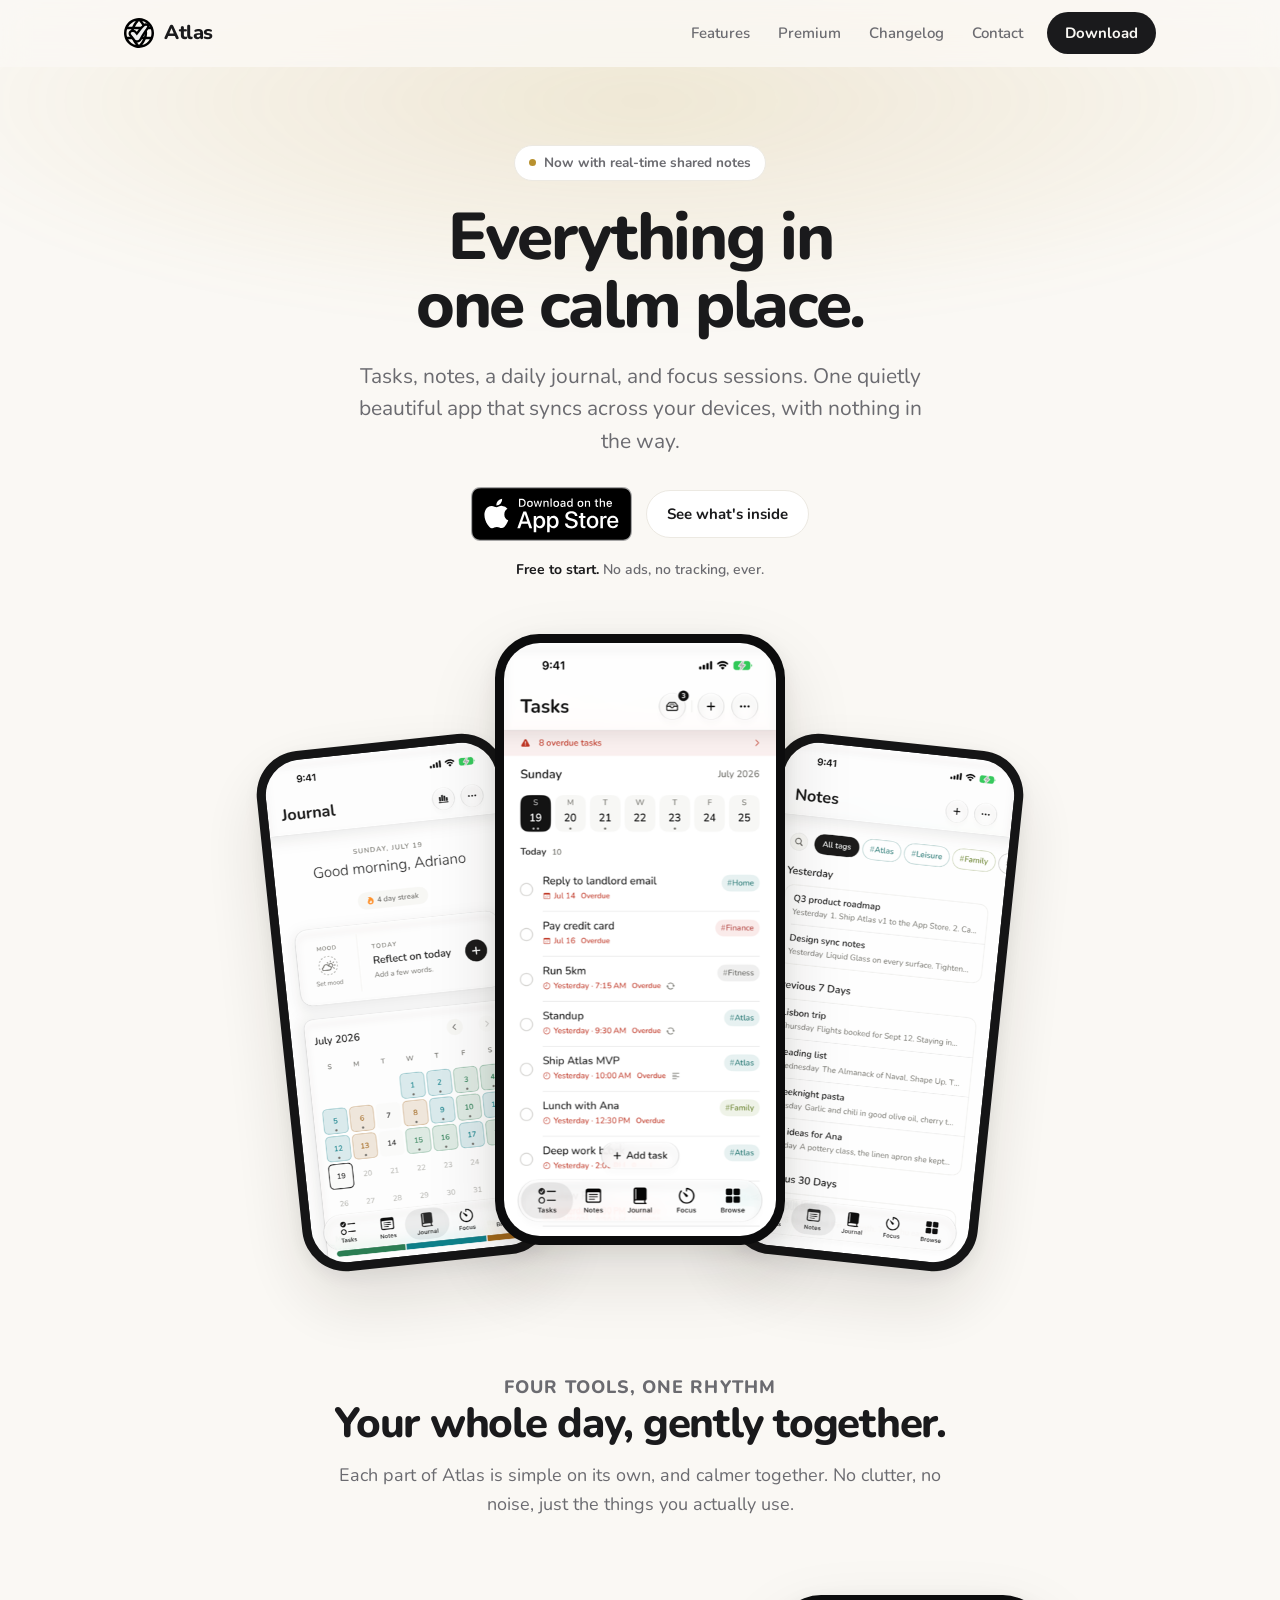
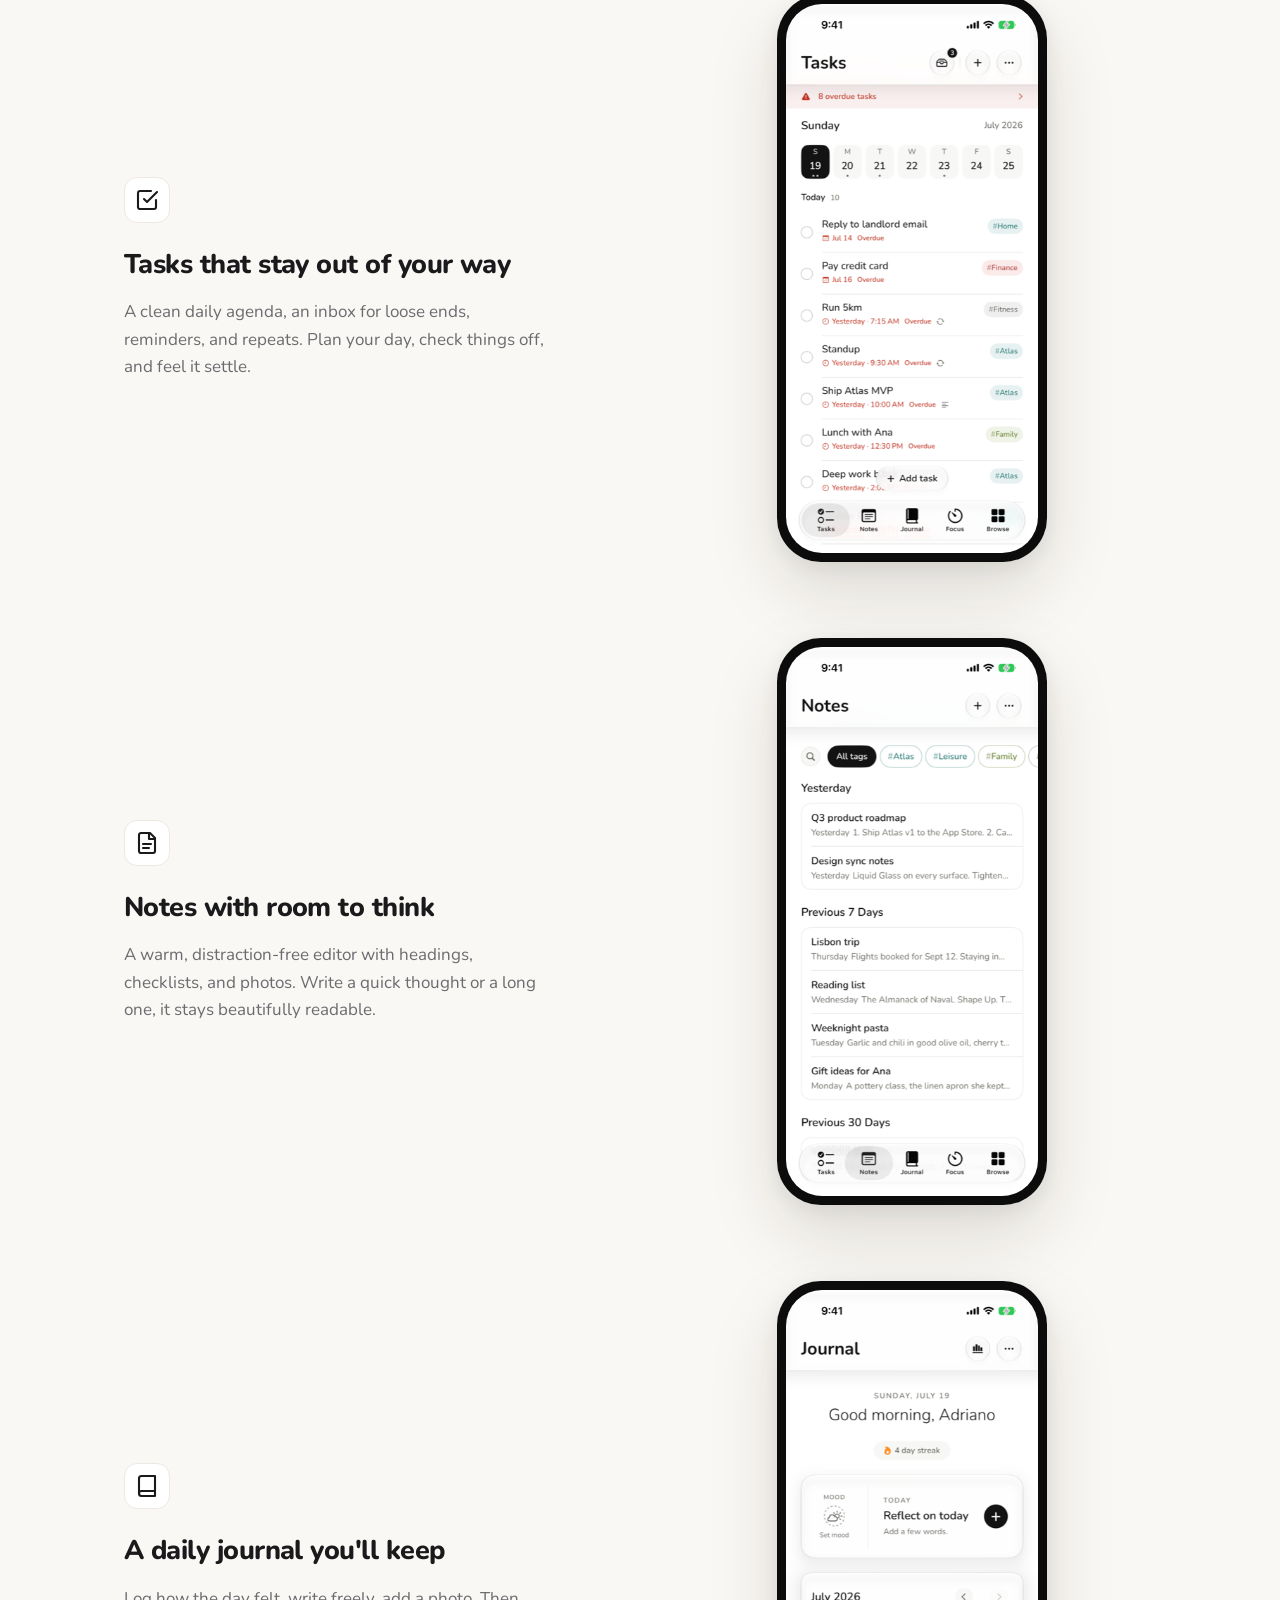
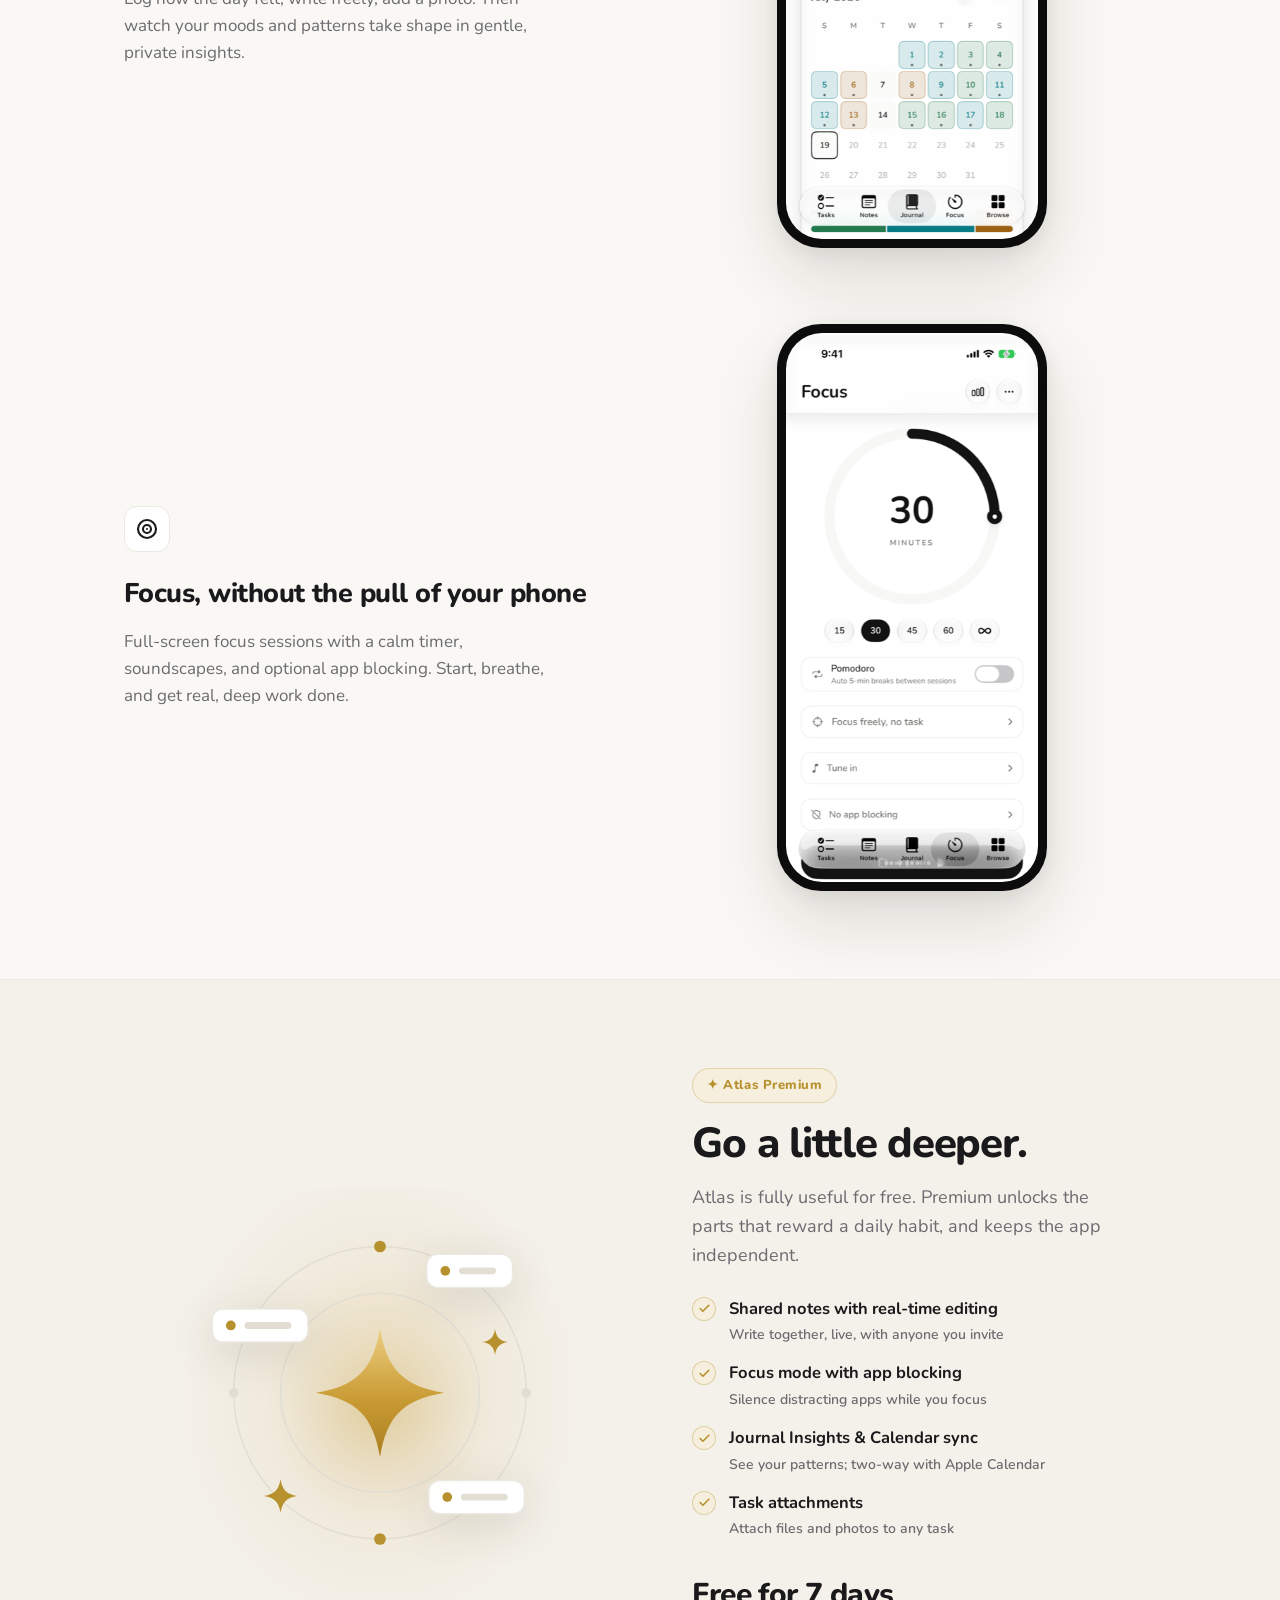
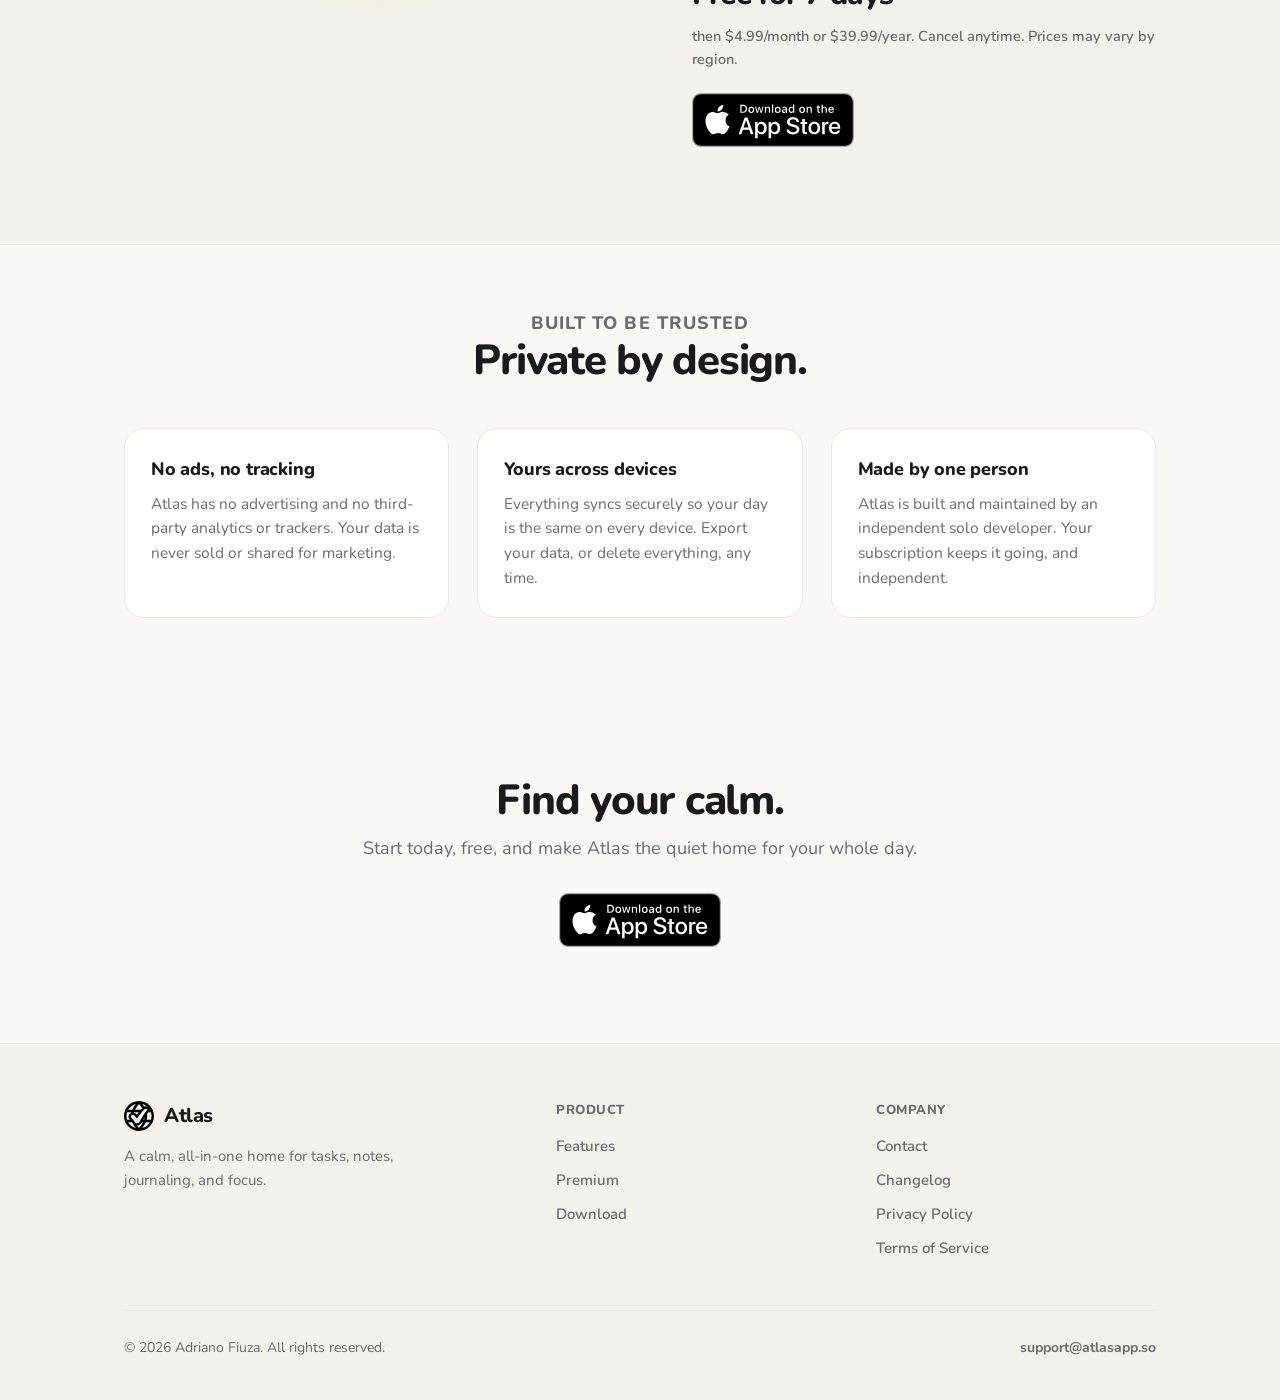
==== index.html @ c1dcd42c "Open all App Store download links in a new tab Add target=_blank rel=noopener to every apps.apple.co" ====
<!DOCTYPE html>
<html lang="en">
<head>
<meta charset="utf-8">
<meta name="viewport" content="width=device-width, initial-scale=1">
<title>Atlas — Everything in one calm place</title>
<meta name="description" content="Atlas is a calm, all-in-one home for your day: tasks, notes, a daily journal, and focus sessions. Private, no ads, no tracking, synced across your devices. Free on the App Store.">
<link rel="canonical" href="https://atlasapp.so/">
<meta name="theme-color" content="#faf8f4" media="(prefers-color-scheme: light)">
<meta name="theme-color" content="#0e0e10" media="(prefers-color-scheme: dark)">
<link rel="icon" href="assets/atlas-logo.svg" type="image/svg+xml">
<link rel="apple-touch-icon" href="assets/atlas-logo.svg">

<!-- Open Graph / social -->
<meta property="og:type" content="website">
<meta property="og:site_name" content="Atlas">
<meta property="og:title" content="Atlas — Everything in one calm place">
<meta property="og:description" content="Tasks, notes, a daily journal, and focus sessions. One calm, private app that syncs across your devices.">
<meta property="og:url" content="https://atlasapp.so/">
<meta property="og:image" content="https://atlasapp.so/assets/og-image.png">
<meta property="og:image:width" content="1200">
<meta property="og:image:height" content="630">
<meta name="twitter:card" content="summary_large_image">
<meta name="twitter:title" content="Atlas — Everything in one calm place">
<meta name="twitter:description" content="Tasks, notes, a daily journal, and focus sessions. One calm, private app that syncs across your devices.">
<meta name="twitter:image" content="https://atlasapp.so/assets/og-image.png">

<link rel="preconnect" href="https://fonts.googleapis.com">
<link rel="preconnect" href="https://fonts.gstatic.com" crossorigin>
<link href="https://fonts.googleapis.com/css2?family=Nunito:ital,wght@0,400;0,500;0,600;0,700;0,800;1,600&display=swap" rel="stylesheet">

<!-- Structured data -->
<script type="application/ld+json">
{
  "@context": "https://schema.org",
  "@type": "SoftwareApplication",
  "name": "Atlas",
  "operatingSystem": "iOS",
  "applicationCategory": "ProductivityApplication",
  "description": "A calm, all-in-one home for tasks, notes, a daily journal, and focus sessions, synced across your devices.",
  "url": "https://atlasapp.so/",
  "downloadUrl": "https://apps.apple.com/app/id6783143182",
  "offers": { "@type": "Offer", "price": "0", "priceCurrency": "USD" },
  "author": { "@type": "Person", "name": "Adriano Fiuza" }
}
</script>

<style>
  :root{
    --bg:#faf8f4; --bg2:#f4f1ea; --card:#ffffff; --text:#1a1a1c; --muted:#6b6b70;
    --border:#ece9e2; --border2:#e2ded4; --gold:#B8912F; --gold-soft:#f6efdd;
    --shadow:0 30px 70px rgba(30,25,15,.13), 0 6px 20px rgba(30,25,15,.07);
  }
  @media (prefers-color-scheme: dark){
    :root{
      --bg:#0e0e10; --bg2:#141416; --card:#161618; --text:#f3f3f4; --muted:#9a9a9f;
      --border:#262629; --border2:#2c2c30; --gold:#D9B45B; --gold-soft:#241d0f;
      --shadow:0 30px 70px rgba(0,0,0,.5), 0 6px 20px rgba(0,0,0,.35);
    }
  }
  *{ box-sizing:border-box; }
  html{ scroll-behavior:smooth; }
  html,body{ margin:0; }
  body{
    font-family:'Nunito',-apple-system,BlinkMacSystemFont,'Segoe UI',sans-serif;
    background:var(--bg); color:var(--text); line-height:1.6;
    -webkit-font-smoothing:antialiased; overflow-x:hidden;
  }
  a{ color:inherit; }
  img{ max-width:100%; }
  .container{ max-width:1080px; margin:0 auto; padding:0 24px; }

  /* ---------- Nav ---------- */
  header.nav{ position:sticky; top:0; z-index:50; background:color-mix(in srgb, var(--bg) 82%, transparent); backdrop-filter:saturate(140%) blur(14px); -webkit-backdrop-filter:saturate(140%) blur(14px); border-bottom:1px solid transparent; transition:border-color .2s; }
  header.nav.scrolled{ border-bottom-color:var(--border); }
  .nav-in{ display:flex; align-items:center; gap:16px; height:66px; }
  .brand{ display:flex; align-items:center; gap:10px; text-decoration:none; font-weight:800; font-size:20px; letter-spacing:-.02em; }
  .brand .mark{ width:30px; height:30px; }
  .nav-links{ display:flex; gap:28px; margin-left:auto; }
  .nav-links a{ text-decoration:none; color:var(--muted); font-weight:600; font-size:15px; transition:color .15s; }
  .nav-links a:hover{ color:var(--text); }
  .btn{ display:inline-flex; align-items:center; gap:8px; font-weight:700; font-size:15px; text-decoration:none; border-radius:100px; padding:11px 20px; transition:transform .12s ease, opacity .15s; white-space:nowrap; }
  .btn:active{ transform:scale(.97); }
  .btn-primary{ background:var(--text); color:var(--bg); }
  .btn-primary:hover{ opacity:.9; }
  .nav .btn{ margin-left:8px; padding:9px 18px; }

  /* ---------- App Store badge ---------- */
  .appstore{ display:inline-flex; align-items:center; gap:11px; background:var(--text); color:var(--bg); border-radius:14px; padding:11px 20px 11px 18px; text-decoration:none; transition:transform .12s ease, opacity .15s; }
  .appstore:active{ transform:scale(.97); }
  .appstore:hover{ opacity:.9; }
  .appstore svg{ width:26px; height:26px; flex:none; }
  .appstore .l1{ font-size:11px; font-weight:600; letter-spacing:.02em; opacity:.85; line-height:1.1; }
  .appstore .l2{ font-size:19px; font-weight:800; letter-spacing:-.01em; line-height:1.15; }
  .appstore-badge{ display:inline-block; line-height:0; transition:transform .12s ease, opacity .15s; }
  .appstore-badge:active{ transform:scale(.97); }
  .appstore-badge:hover{ opacity:.85; }
  .appstore-badge img{ height:54px; width:auto; display:block; }

  /* ---------- Hero ---------- */
  .hero{ position:relative; text-align:center; padding:78px 0 40px; }
  .hero .glow{ position:absolute; inset:-10% -20% auto -20%; height:520px; background:radial-gradient(60% 60% at 50% 30%, color-mix(in srgb, var(--gold) 16%, transparent), transparent 70%); filter:blur(20px); z-index:0; pointer-events:none; }
  .hero > *{ position:relative; z-index:1; }
  .eyebrow{ display:inline-flex; align-items:center; gap:8px; font-size:13.5px; font-weight:700; color:var(--muted); background:var(--card); border:1px solid var(--border); border-radius:100px; padding:6px 14px; margin-bottom:22px; }
  .eyebrow .dot{ width:7px; height:7px; border-radius:50%; background:var(--gold); }
  h1{ font-size:clamp(38px, 6vw, 66px); font-weight:800; letter-spacing:-.035em; line-height:1.04; margin:0 auto 20px; max-width:12ch; }
  .lead{ font-size:clamp(17px, 2.4vw, 21px); color:var(--muted); max-width:44ch; margin:0 auto 30px; line-height:1.55; }
  .cta-row{ display:flex; gap:14px; justify-content:center; align-items:center; flex-wrap:wrap; }
  .cta-note{ margin-top:18px; font-size:14px; color:var(--muted); font-weight:600; }
  .cta-note b{ color:var(--text); font-weight:700; }

  /* phones */
  .phone{ border-radius:44px; background:#0c0c0d; padding:9px; box-shadow:var(--shadow); }
  .phone img{ display:block; width:100%; border-radius:36px; }
  @media (prefers-color-scheme: dark){ .phone{ background:#000; border:1px solid #2a2a2e; } }

  /* Premium illustration */
  .prem-ill{ width:100%; max-width:390px; margin:0 auto; }
  .prem-ill svg{ width:100%; height:auto; display:block; overflow:visible; }
  .pi-ring{ fill:none; stroke:var(--border2); stroke-width:1.5; }
  .pi-dot{ fill:var(--border2); }
  .pi-dot-gold{ fill:var(--gold); }
  .pi-chipbg{ fill:var(--card); stroke:var(--border); stroke-width:1.5; }
  .pi-line{ fill:var(--border2); }
  .pi-chip{ filter:drop-shadow(0 10px 22px rgba(30,25,15,.12)); }
  .pi-star{ filter:drop-shadow(0 16px 36px rgba(184,145,47,.4)); }
  .pi-spark{ fill:var(--gold); }
  @media (prefers-color-scheme: dark){ .pi-chip{ filter:drop-shadow(0 10px 22px rgba(0,0,0,.4)); } }

  .hero-stage{ margin:52px auto 0; max-width:960px; position:relative; display:flex; justify-content:center; align-items:flex-end; gap:0; }
  .hero-stage .phone{ width:250px; }
  .hero-stage .p-main{ width:290px; z-index:2; }
  .hero-stage .p-side{ z-index:1; opacity:.96; }
  .hero-stage .p-l{ transform:translateX(34px) translateY(20px) rotate(-6deg); }
  .hero-stage .p-r{ transform:translateX(-34px) translateY(20px) rotate(6deg); }

  /* ---------- Section shell ---------- */
  section{ padding:88px 0; }
  section[id]{ scroll-margin-top:82px; }   /* land below the sticky navbar on anchor jumps */
  .sec-head{ text-align:center; max-width:640px; margin:0 auto 8px; }
  .kicker{ font-size:14px; font-weight:800; letter-spacing:.06em; text-transform:uppercase; color:var(--gold); margin:0 0 12px; }
  h2{ font-size:clamp(28px, 4vw, 42px); font-weight:800; letter-spacing:-.03em; line-height:1.1; margin:0 0 14px; }
  .sec-head p{ font-size:18px; color:var(--muted); margin:0; }

  /* ---------- Feature rows ---------- */
  .feature{ display:grid; grid-template-columns:1fr 1fr; gap:56px; align-items:center; margin-top:76px; }
  .feature:nth-child(even) .f-media{ order:2; }
  .f-icon{ width:46px; height:46px; border-radius:13px; background:var(--card); border:1px solid var(--border); display:flex; align-items:center; justify-content:center; margin-bottom:20px; }
  .f-icon svg{ width:24px; height:24px; stroke:var(--text); }
  .feature h3{ font-size:27px; font-weight:800; letter-spacing:-.02em; margin:0 0 12px; }
  .feature p{ font-size:17px; color:var(--muted); margin:0; line-height:1.6; max-width:42ch; }
  .f-media{ display:flex; justify-content:center; }
  .f-media .phone{ width:270px; }

  /* ---------- Premium ---------- */
  .premium{ background:var(--bg2); border-top:1px solid var(--border); border-bottom:1px solid var(--border); }
  .prem-grid{ display:grid; grid-template-columns:1.05fr .95fr; gap:56px; align-items:center; }
  .prem-badge{ display:inline-flex; align-items:center; gap:8px; font-size:13px; font-weight:800; letter-spacing:.04em; color:var(--gold); background:var(--gold-soft); border:1px solid color-mix(in srgb, var(--gold) 30%, transparent); border-radius:100px; padding:6px 14px; margin-bottom:18px; }
  .premium h2{ margin-bottom:16px; }
  .premium .sub{ font-size:18px; color:var(--muted); margin:0 0 26px; max-width:40ch; }
  .plist{ list-style:none; margin:0 0 30px; padding:0; display:grid; gap:14px; }
  .plist li{ display:flex; gap:13px; align-items:flex-start; font-size:16.5px; font-weight:700; }
  .plist .chk{ width:24px; height:24px; flex:none; border-radius:50%; background:var(--gold-soft); border:1px solid color-mix(in srgb, var(--gold) 35%, transparent); display:flex; align-items:center; justify-content:center; margin-top:1px; }
  .plist .chk svg{ width:13px; height:13px; stroke:var(--gold); }
  .plist small{ display:block; font-weight:600; color:var(--muted); font-size:14px; margin-top:2px; }
  .price{ display:flex; align-items:baseline; gap:10px; margin-bottom:6px; }
  .price .big{ font-size:30px; font-weight:800; letter-spacing:-.02em; }
  .price-note{ color:var(--muted); font-size:14.5px; font-weight:600; margin:0 0 22px; }

  /* ---------- Trust strip ---------- */
  .trust{ padding:64px 0; }
  .trust-grid{ display:grid; grid-template-columns:repeat(3,1fr); gap:28px; }
  .trust-card{ background:var(--card); border:1px solid var(--border); border-radius:20px; padding:26px; }
  .trust-card h4{ font-size:18px; font-weight:800; margin:0 0 8px; letter-spacing:-.01em; }
  .trust-card p{ margin:0; color:var(--muted); font-size:15.5px; }

  /* ---------- Final CTA ---------- */
  .final{ text-align:center; padding:96px 0; }
  .final h2{ margin-bottom:10px; }
  .final p{ color:var(--muted); font-size:18px; margin:0 0 30px; }

  /* ---------- Footer ---------- */
  footer{ background:var(--bg2); border-top:1px solid var(--border); padding:56px 0 40px; }
  .foot-grid{ display:grid; grid-template-columns:1.4fr 1fr 1fr; gap:40px; margin-bottom:40px; }
  .foot-brand .brand{ margin-bottom:12px; }
  .foot-brand p{ color:var(--muted); font-size:15px; margin:0; max-width:32ch; }
  .foot-col h5{ font-size:13px; font-weight:800; letter-spacing:.04em; text-transform:uppercase; color:var(--muted); margin:0 0 14px; }
  .foot-col a{ display:block; width:fit-content; text-decoration:none; color:var(--muted); font-weight:600; font-size:15px; margin-bottom:10px; transition:color .16s ease, transform .16s ease; }
  .foot-col a:hover{ color:var(--text); transform:translateX(4px); }
.foot-bottom a{ transition:color .15s ease; }
.foot-bottom a:hover{ text-decoration:underline; text-underline-offset:3px; }
  .foot-bottom{ display:flex; justify-content:space-between; align-items:center; gap:16px; padding-top:26px; border-top:1px solid var(--border); color:var(--muted); font-size:14px; flex-wrap:wrap; }

  .mark-dark{ filter:none; }
  @media (prefers-color-scheme: dark){ .mark-dark{ filter:invert(1) brightness(1.6) contrast(1.1); } }

  /* ---------- Responsive ---------- */
  @media (max-width:820px){
    .nav-links{ display:none; }
    .feature{ grid-template-columns:1fr; gap:32px; margin-top:64px; }
    .feature:nth-child(even) .f-media{ order:0; }
    .f-media .phone{ width:240px; }
    .prem-grid{ grid-template-columns:1fr; gap:36px; }
    .prem-media{ order:2; }
    .trust-grid{ grid-template-columns:1fr; }
    .foot-grid{ grid-template-columns:1fr 1fr; gap:28px; }
    .foot-brand{ grid-column:1 / -1; }
    .hero-stage .p-side{ display:none; }
    .hero-stage .p-main{ width:250px; }
    section{ padding:64px 0; }
  }
</style>
</head>
<body>

<header class="nav" id="nav">
  <div class="container nav-in">
    <a class="brand" href="/"><img class="mark mark-dark" src="assets/atlas-logo.svg" alt="Atlas logo">Atlas</a>
    <nav class="nav-links">
      <a href="#features">Features</a>
      <a href="#premium">Premium</a>
      <a href="changelog.html">Changelog</a>
      <a href="contact.html">Contact</a>
    </nav>
    <a class="btn btn-primary" href="https://apps.apple.com/app/id6783143182" target="_blank" rel="noopener">Download</a>
  </div>
</header>

<main>
  <!-- HERO -->
  <section class="hero">
    <div class="glow"></div>
    <div class="container">
      <span class="eyebrow"><span class="dot"></span>Now with real-time shared notes</span>
      <h1>Everything in one calm place.</h1>
      <p class="lead">Tasks, notes, a daily journal, and focus sessions. One quietly beautiful app that syncs across your devices, with nothing in the way.</p>
      <div class="cta-row">
        <a class="appstore-badge" href="https://apps.apple.com/app/id6783143182" target="_blank" rel="noopener" aria-label="Download Atlas on the App Store">
          <picture>
            <source srcset="assets/appstore-white.svg" media="(prefers-color-scheme: dark)">
            <img src="assets/appstore-black.svg" alt="Download on the App Store" height="54" width="162">
          </picture>
        </a>
        <a class="btn" style="border:1px solid var(--border); color:var(--text); background:var(--card);" href="#features">See what's inside</a>
      </div>
      <p class="cta-note"><b>Free to start.</b> No ads, no tracking, ever.</p>
    </div>

    <div class="hero-stage">
      <div class="phone p-side p-l"><img src="assets/raw/journal.png" alt="Atlas journal" loading="lazy"></div>
      <div class="phone p-main"><img src="assets/raw/tasks.png" alt="Atlas tasks and agenda"></div>
      <div class="phone p-side p-r"><img src="assets/raw/notes.png" alt="Atlas notes" loading="lazy"></div>
    </div>
  </section>

  <!-- FEATURES -->
  <section id="features">
    <div class="container">
      <div class="sec-head">
        <p class="kicker">Four tools, one rhythm</p>
        <h2>Your whole day, gently together.</h2>
        <p>Each part of Atlas is simple on its own, and calmer together. No clutter, no noise, just the things you actually use.</p>
      </div>

      <!-- Tasks -->
      <div class="feature">
        <div class="f-text">
          <div class="f-icon"><svg viewBox="0 0 24 24" fill="none" stroke-width="2.1" stroke-linecap="round" stroke-linejoin="round"><path d="M9 11l3 3L22 4"/><path d="M21 12v7a2 2 0 0 1-2 2H5a2 2 0 0 1-2-2V5a2 2 0 0 1 2-2h11"/></svg></div>
          <h3>Tasks that stay out of your way</h3>
          <p>A clean daily agenda, an inbox for loose ends, reminders, and repeats. Plan your day, check things off, and feel it settle.</p>
        </div>
        <div class="f-media"><div class="phone"><img src="assets/raw/tasks.png" alt="Atlas tasks" loading="lazy"></div></div>
      </div>

      <!-- Notes -->
      <div class="feature">
        <div class="f-text">
          <div class="f-icon"><svg viewBox="0 0 24 24" fill="none" stroke-width="2.1" stroke-linecap="round" stroke-linejoin="round"><path d="M4 4a2 2 0 0 1 2-2h9l5 5v13a2 2 0 0 1-2 2H6a2 2 0 0 1-2-2z"/><path d="M14 2v6h6M8 13h8M8 17h6"/></svg></div>
          <h3>Notes with room to think</h3>
          <p>A warm, distraction-free editor with headings, checklists, and photos. Write a quick thought or a long one, it stays beautifully readable.</p>
        </div>
        <div class="f-media"><div class="phone"><img src="assets/raw/notes.png" alt="Atlas notes editor" loading="lazy"></div></div>
      </div>

      <!-- Journal -->
      <div class="feature">
        <div class="f-text">
          <div class="f-icon"><svg viewBox="0 0 24 24" fill="none" stroke-width="2.1" stroke-linecap="round" stroke-linejoin="round"><path d="M4 19.5A2.5 2.5 0 0 1 6.5 17H20"/><path d="M6.5 2H20v20H6.5A2.5 2.5 0 0 1 4 19.5v-15A2.5 2.5 0 0 1 6.5 2z"/></svg></div>
          <h3>A daily journal you'll keep</h3>
          <p>Log how the day felt, write freely, add a photo. Then watch your moods and patterns take shape in gentle, private insights.</p>
        </div>
        <div class="f-media"><div class="phone"><img src="assets/raw/journal.png" alt="Atlas journal" loading="lazy"></div></div>
      </div>

      <!-- Focus -->
      <div class="feature">
        <div class="f-text">
          <div class="f-icon"><svg viewBox="0 0 24 24" fill="none" stroke-width="2.1" stroke-linecap="round" stroke-linejoin="round"><circle cx="12" cy="12" r="9"/><circle cx="12" cy="12" r="4"/><circle cx="12" cy="12" r="1" fill="currentColor" stroke="none"/></svg></div>
          <h3>Focus, without the pull of your phone</h3>
          <p>Full-screen focus sessions with a calm timer, soundscapes, and optional app blocking. Start, breathe, and get real, deep work done.</p>
        </div>
        <div class="f-media"><div class="phone"><img src="assets/raw/focus.png" alt="Atlas focus session" loading="lazy"></div></div>
      </div>
    </div>
  </section>

  <!-- PREMIUM -->
  <section id="premium" class="premium">
    <div class="container prem-grid">
      <div class="prem-media f-media">
        <div class="prem-ill" aria-hidden="true">
          <svg viewBox="0 0 400 460" xmlns="http://www.w3.org/2000/svg">
            <defs>
              <radialGradient id="pGlow" cx="50%" cy="46%" r="52%">
                <stop offset="0%" stop-color="#D9B45B" stop-opacity="0.34"/>
                <stop offset="55%" stop-color="#C89A3A" stop-opacity="0.08"/>
                <stop offset="100%" stop-color="#B8912F" stop-opacity="0"/>
              </radialGradient>
              <linearGradient id="pStar" x1="0" y1="0" x2="0" y2="1">
                <stop offset="0%" stop-color="#EBCE82"/>
                <stop offset="55%" stop-color="#C99B33"/>
                <stop offset="100%" stop-color="#A97F22"/>
              </linearGradient>
            </defs>
            <rect width="400" height="460" fill="url(#pGlow)"/>
            <circle cx="200" cy="210" r="150" class="pi-ring"/>
            <circle cx="200" cy="210" r="102" class="pi-ring"/>
            <circle cx="200" cy="60"  r="6" class="pi-dot-gold"/>
            <circle cx="350" cy="210" r="5" class="pi-dot"/>
            <circle cx="50"  cy="210" r="5" class="pi-dot"/>
            <circle cx="200" cy="360" r="6" class="pi-dot-gold"/>
            <g class="pi-chip" transform="translate(28,124)">
              <rect class="pi-chipbg" width="98" height="34" rx="11"/>
              <circle cx="19" cy="17" r="5" class="pi-dot-gold"/>
              <rect class="pi-line" x="33" y="13.5" width="48" height="7" rx="3.5"/>
            </g>
            <g class="pi-chip" transform="translate(248,68)">
              <rect class="pi-chipbg" width="88" height="34" rx="11"/>
              <circle cx="19" cy="17" r="5" class="pi-dot-gold"/>
              <rect class="pi-line" x="33" y="13.5" width="38" height="7" rx="3.5"/>
            </g>
            <g class="pi-chip" transform="translate(250,300)">
              <rect class="pi-chipbg" width="98" height="34" rx="11"/>
              <circle cx="19" cy="17" r="5" class="pi-dot-gold"/>
              <rect class="pi-line" x="33" y="13.5" width="48" height="7" rx="3.5"/>
            </g>
            <path class="pi-star" fill="url(#pStar)" transform="translate(200,210)"
                  d="M0,-66 C7,-24 24,-7 66,0 C24,7 7,24 0,66 C-7,24 -24,7 -66,0 C-24,-7 -7,-24 0,-66 Z"/>
            <path class="pi-spark" transform="translate(98,316) scale(0.26)"
                  d="M0,-66 C7,-24 24,-7 66,0 C24,7 7,24 0,66 C-7,24 -24,7 -66,0 C-24,-7 -7,-24 0,-66 Z"/>
            <path class="pi-spark" transform="translate(318,158) scale(0.2)"
                  d="M0,-66 C7,-24 24,-7 66,0 C24,7 7,24 0,66 C-7,24 -24,7 -66,0 C-24,-7 -7,-24 0,-66 Z"/>
          </svg>
        </div>
      </div>
      <div class="prem-text">
        <span class="prem-badge">✦ Atlas Premium</span>
        <h2>Go a little deeper.</h2>
        <p class="sub">Atlas is fully useful for free. Premium unlocks the parts that reward a daily habit, and keeps the app independent.</p>
        <ul class="plist">
          <li><span class="chk"><svg viewBox="0 0 24 24" fill="none" stroke-width="3" stroke-linecap="round" stroke-linejoin="round"><path d="M20 6L9 17l-5-5"/></svg></span><span>Shared notes with real-time editing<small>Write together, live, with anyone you invite</small></span></li>
          <li><span class="chk"><svg viewBox="0 0 24 24" fill="none" stroke-width="3" stroke-linecap="round" stroke-linejoin="round"><path d="M20 6L9 17l-5-5"/></svg></span><span>Focus mode with app blocking<small>Silence distracting apps while you focus</small></span></li>
          <li><span class="chk"><svg viewBox="0 0 24 24" fill="none" stroke-width="3" stroke-linecap="round" stroke-linejoin="round"><path d="M20 6L9 17l-5-5"/></svg></span><span>Journal Insights &amp; Calendar sync<small>See your patterns; two-way with Apple Calendar</small></span></li>
          <li><span class="chk"><svg viewBox="0 0 24 24" fill="none" stroke-width="3" stroke-linecap="round" stroke-linejoin="round"><path d="M20 6L9 17l-5-5"/></svg></span><span>Task attachments<small>Attach files and photos to any task</small></span></li>
        </ul>
        <div class="price"><span class="big">Free for 7 days</span></div>
        <p class="price-note">then $4.99/month or $39.99/year. Cancel anytime. Prices may vary by region.</p>
        <a class="appstore-badge" href="https://apps.apple.com/app/id6783143182" target="_blank" rel="noopener" aria-label="Download Atlas on the App Store">
          <picture>
            <source srcset="assets/appstore-white.svg" media="(prefers-color-scheme: dark)">
            <img src="assets/appstore-black.svg" alt="Download on the App Store" height="54" width="162">
          </picture>
        </a>
      </div>
    </div>
  </section>

  <!-- TRUST -->
  <section class="trust">
    <div class="container">
      <div class="sec-head" style="margin-bottom:44px;">
        <p class="kicker">Built to be trusted</p>
        <h2>Private by design.</h2>
      </div>
      <div class="trust-grid">
        <div class="trust-card"><h4>No ads, no tracking</h4><p>Atlas has no advertising and no third-party analytics or trackers. Your data is never sold or shared for marketing.</p></div>
        <div class="trust-card"><h4>Yours across devices</h4><p>Everything syncs securely so your day is the same on every device. Export your data, or delete everything, any time.</p></div>
        <div class="trust-card"><h4>Made by one person</h4><p>Atlas is built and maintained by an independent solo developer. Your subscription keeps it going, and independent.</p></div>
      </div>
    </div>
  </section>

  <!-- FINAL CTA -->
  <section class="final">
    <div class="container">
      <h2>Find your calm.</h2>
      <p>Start today, free, and make Atlas the quiet home for your whole day.</p>
      <div class="cta-row">
        <a class="appstore-badge" href="https://apps.apple.com/app/id6783143182" target="_blank" rel="noopener" aria-label="Download Atlas on the App Store">
          <picture>
            <source srcset="assets/appstore-white.svg" media="(prefers-color-scheme: dark)">
            <img src="assets/appstore-black.svg" alt="Download on the App Store" height="54" width="162">
          </picture>
        </a>
      </div>
    </div>
  </section>
</main>

<footer>
  <div class="container">
    <div class="foot-grid">
      <div class="foot-brand">
        <a class="brand" href="/"><img class="mark mark-dark" src="assets/atlas-logo.svg" alt="Atlas logo">Atlas</a>
        <p>A calm, all-in-one home for tasks, notes, journaling, and focus.</p>
      </div>
      <div class="foot-col">
        <h5>Product</h5>
        <a href="#features">Features</a>
        <a href="#premium">Premium</a>
        <a href="https://apps.apple.com/app/id6783143182" target="_blank" rel="noopener">Download</a>
      </div>
      <div class="foot-col">
        <h5>Company</h5>
        <a href="contact.html">Contact</a>
        <a href="changelog.html">Changelog</a>
        <a href="privacy.html">Privacy Policy</a>
        <a href="terms.html">Terms of Service</a>
      </div>
    </div>
    <div class="foot-bottom">
      <span>© 2026 Adriano Fiuza. All rights reserved.</span>
      <a href="mailto:support@atlasapp.so" style="text-decoration:none; font-weight:700;">support@atlasapp.so</a>
    </div>
  </div>
</footer>

<script>
  var nav=document.getElementById('nav');
  addEventListener('scroll',function(){ nav.classList.toggle('scrolled', scrollY>8); },{passive:true});
</script>
</body>
</html>
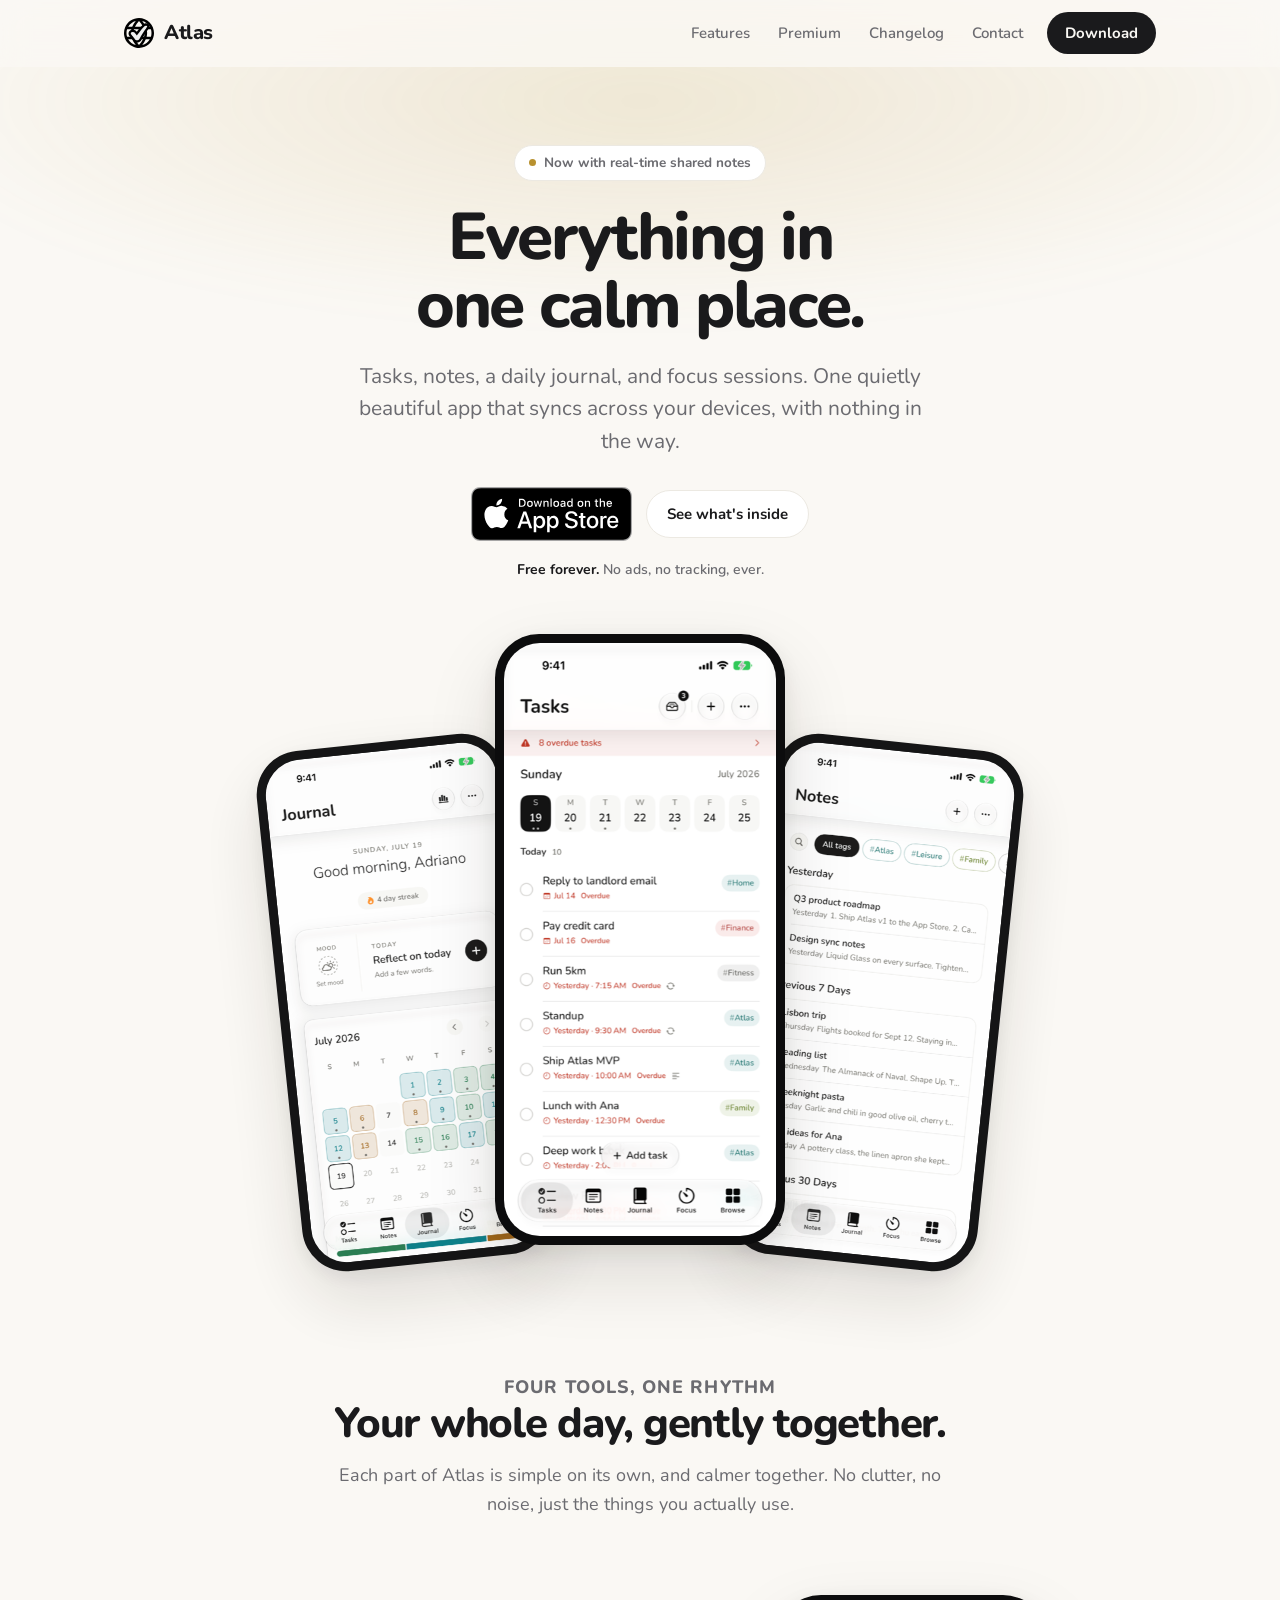
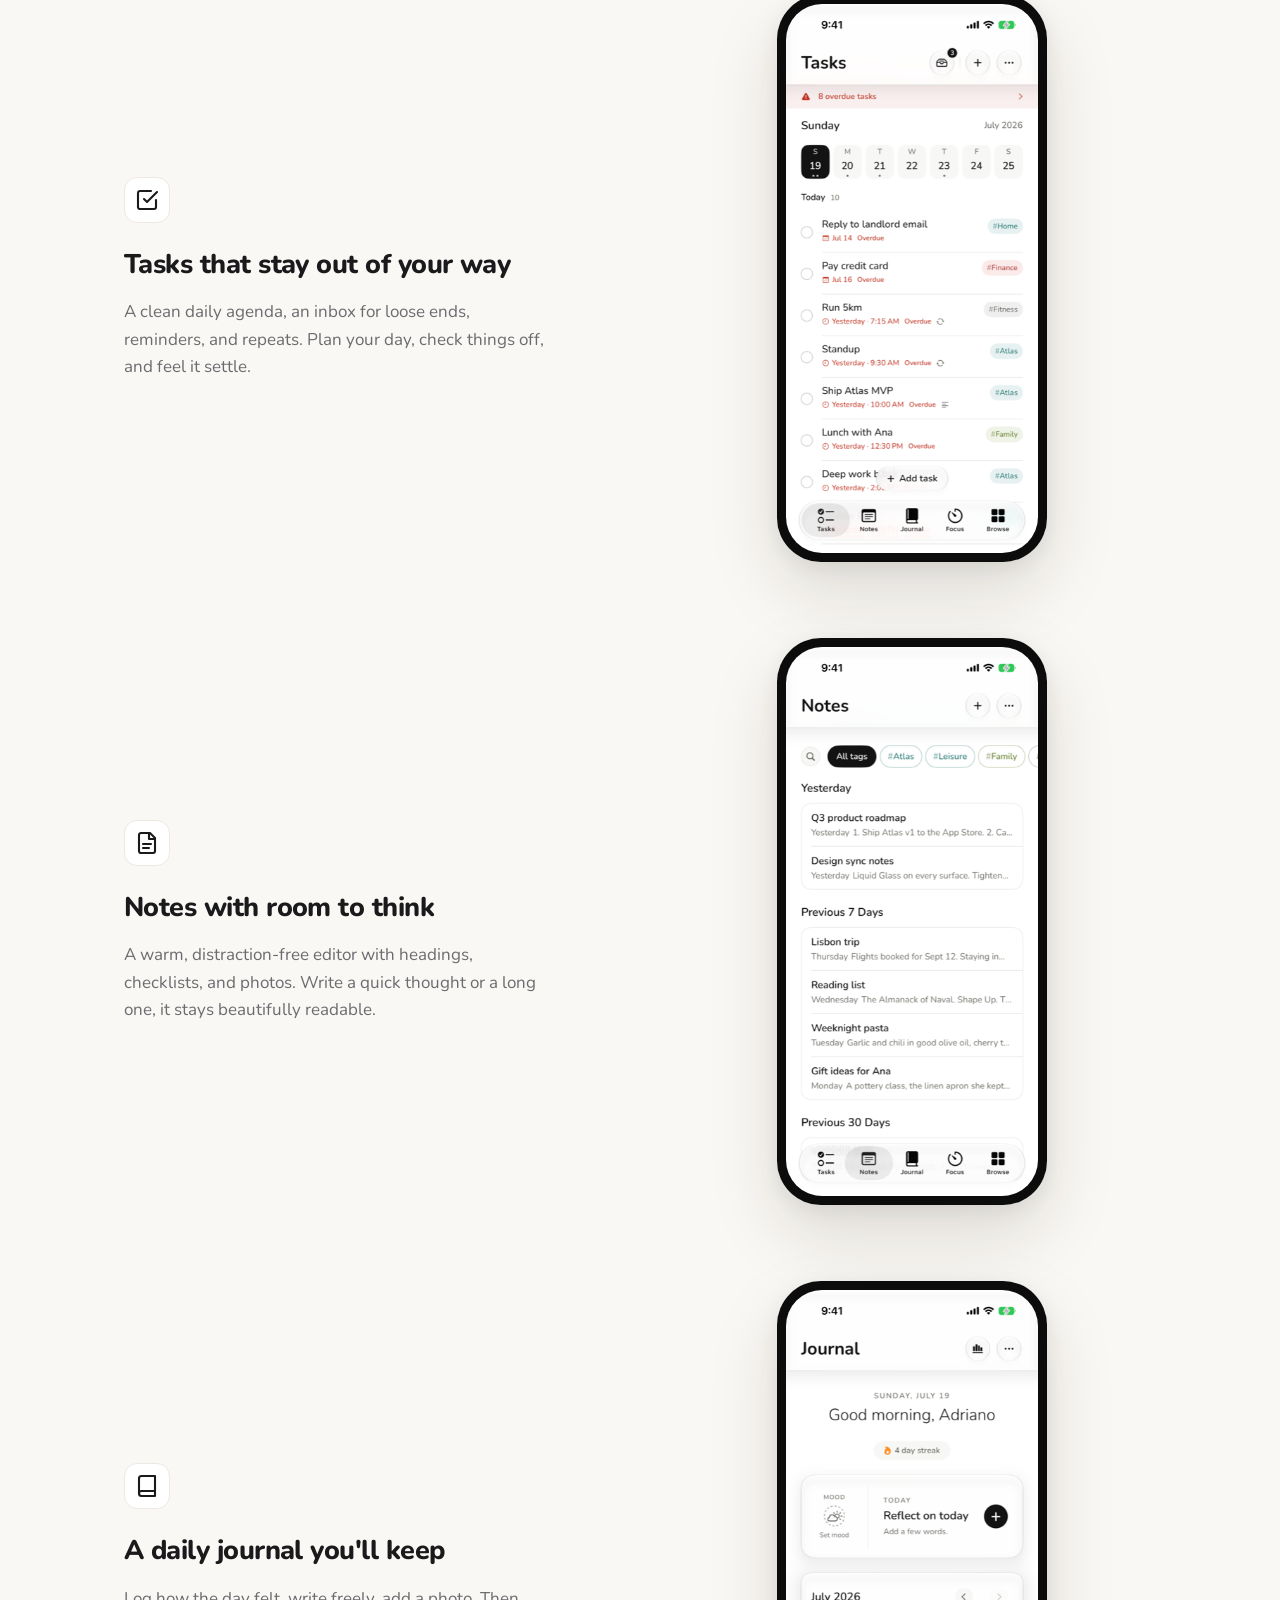
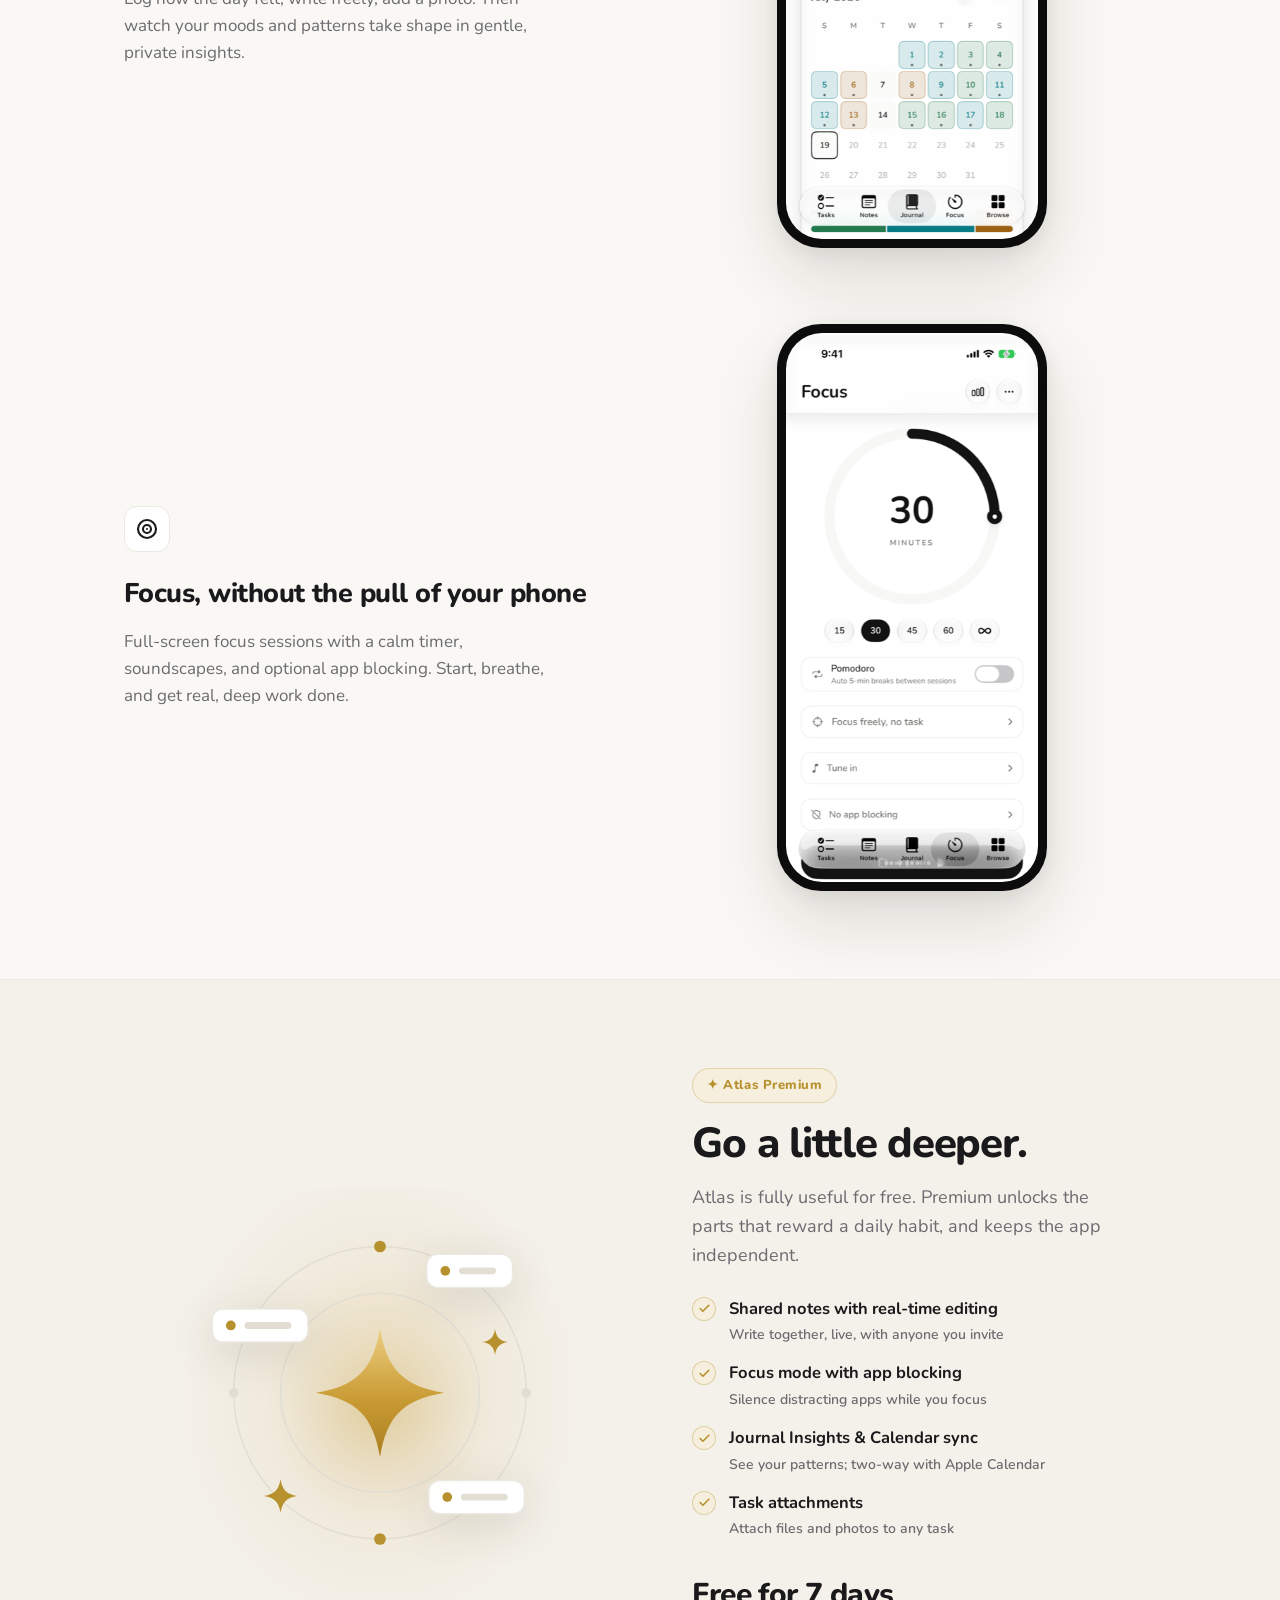
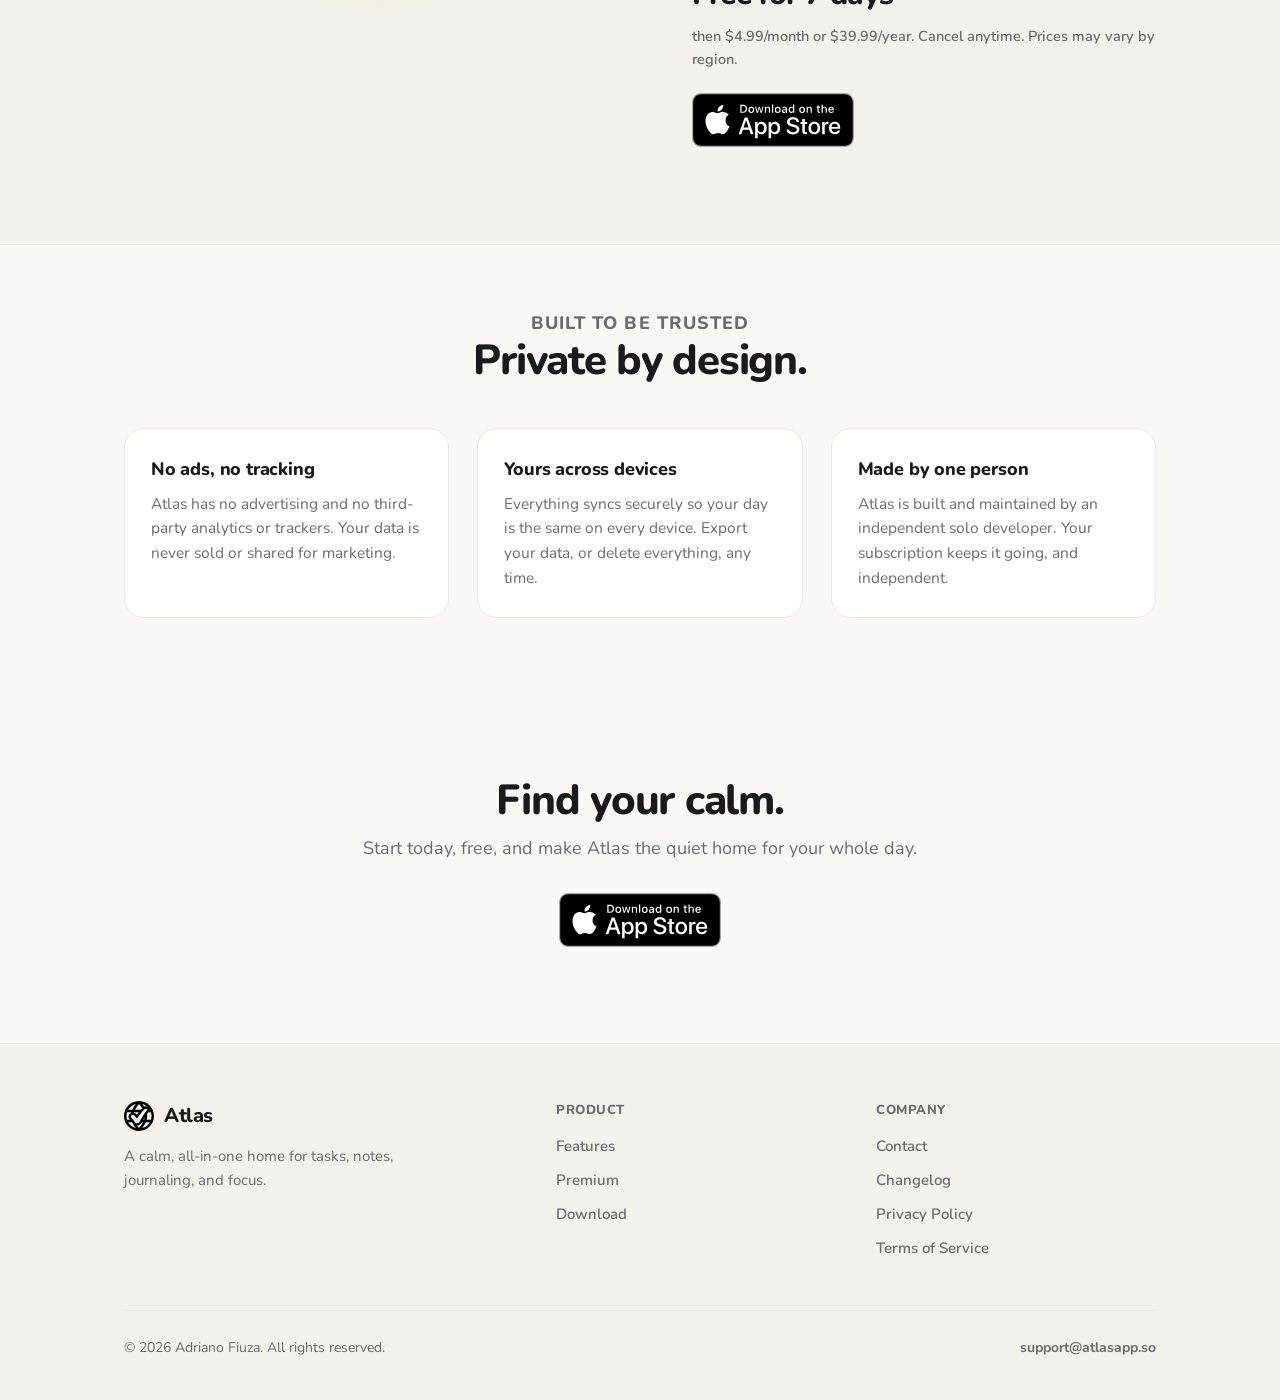
==== commit 68369b18: "Hero copy: 'Free to start' -> 'Free forever' (app is always free, only some features paid) Co-Author" ====
--- a/index.html
+++ b/index.html
@@ -98,7 +98,7 @@
   .appstore-badge img{ height:54px; width:auto; display:block; }
 
   /* ---------- Hero ---------- */
-  .hero{ position:relative; text-align:center; padding:78px 0 40px; }
+  .hero{ position:relative; text-align:center; padding:78px 0 40px; overflow-x:clip; }   /* contain the glow so it can't push page width */
   .hero .glow{ position:absolute; inset:-10% -20% auto -20%; height:520px; background:radial-gradient(60% 60% at 50% 30%, color-mix(in srgb, var(--gold) 16%, transparent), transparent 70%); filter:blur(20px); z-index:0; pointer-events:none; }
   .hero > *{ position:relative; z-index:1; }
   .eyebrow{ display:inline-flex; align-items:center; gap:8px; font-size:13.5px; font-weight:700; color:var(--muted); background:var(--card); border:1px solid var(--border); border-radius:100px; padding:6px 14px; margin-bottom:22px; }
@@ -197,6 +197,7 @@
   /* ---------- Responsive ---------- */
   @media (max-width:820px){
     .nav-links{ display:none; }
+    .nav .btn{ margin-left:auto; }   /* no nav links on mobile -> push Download to the right */
     .feature{ grid-template-columns:1fr; gap:32px; margin-top:64px; }
     .feature:nth-child(even) .f-media{ order:0; }
     .f-media .phone{ width:240px; }
@@ -243,7 +244,7 @@
         </a>
         <a class="btn" style="border:1px solid var(--border); color:var(--text); background:var(--card);" href="#features">See what's inside</a>
       </div>
-      <p class="cta-note"><b>Free to start.</b> No ads, no tracking, ever.</p>
+      <p class="cta-note"><b>Free forever.</b> No ads, no tracking, ever.</p>
     </div>
 
     <div class="hero-stage">
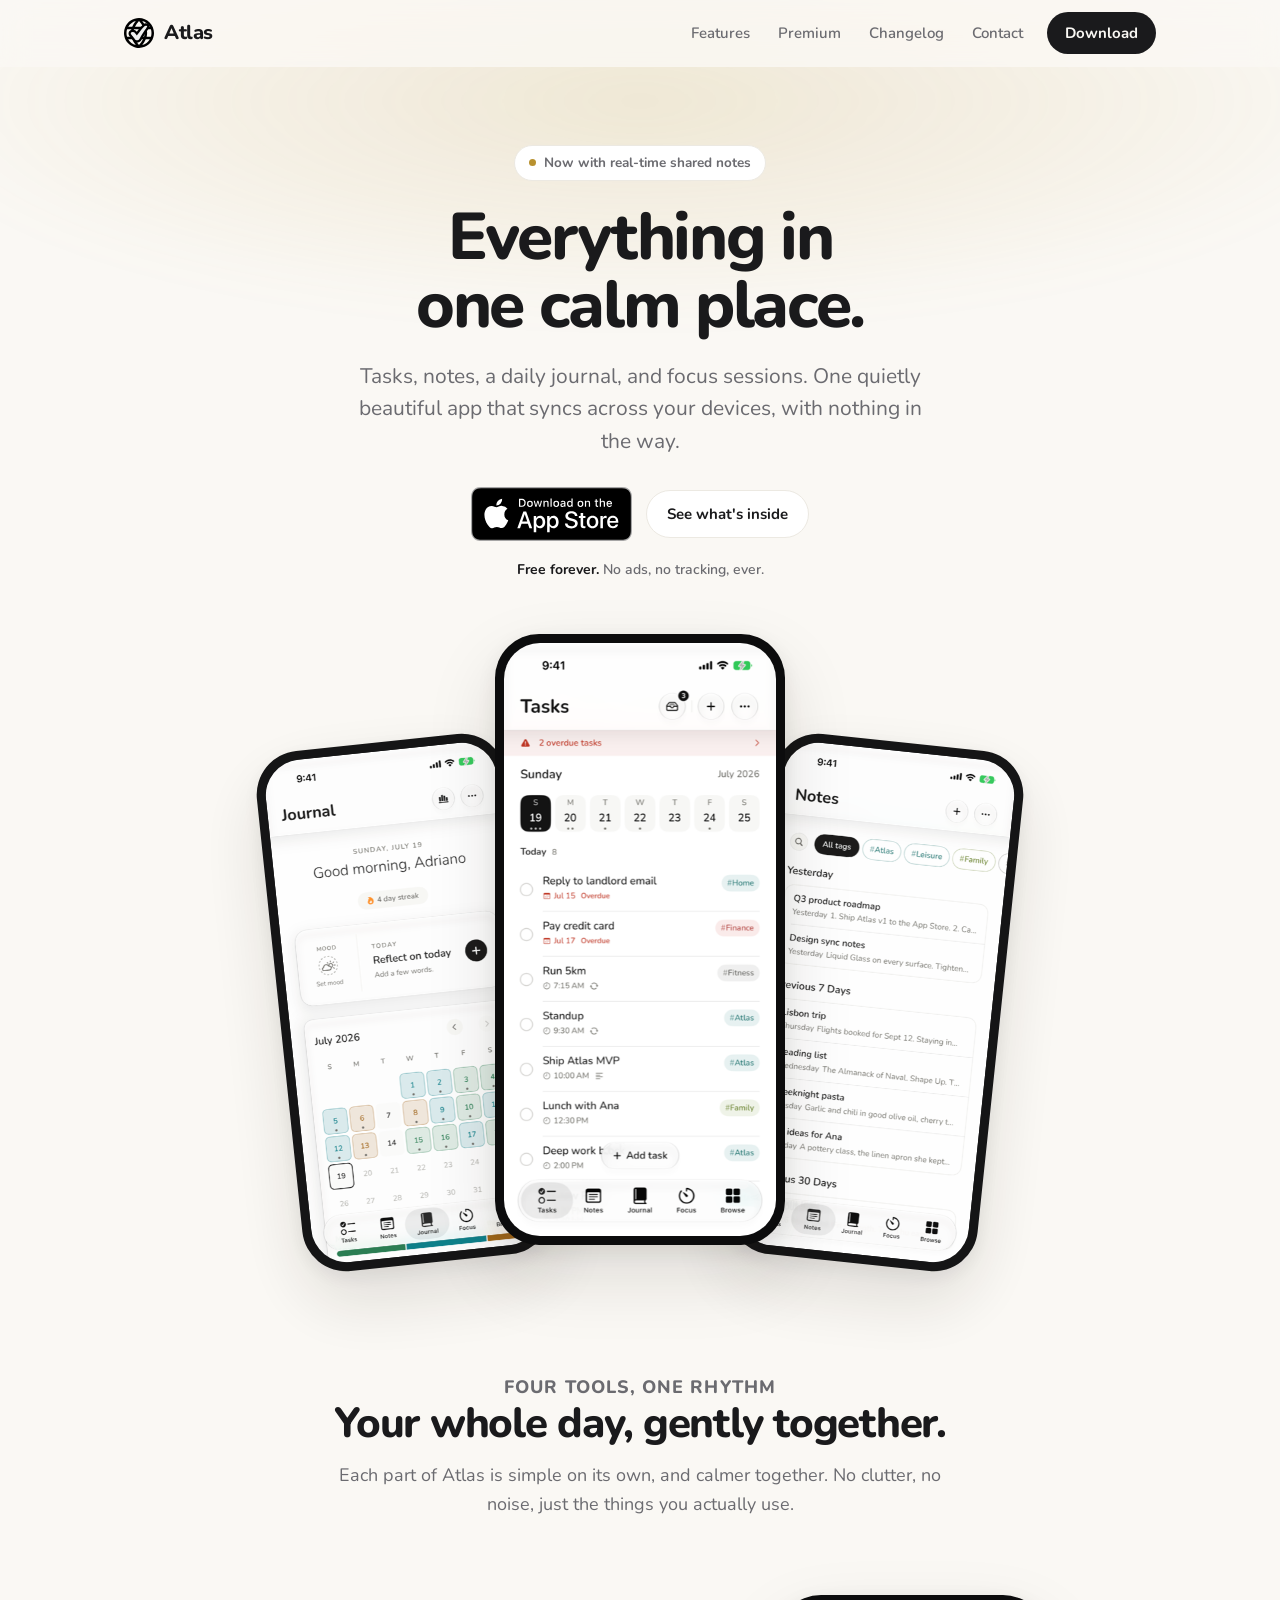
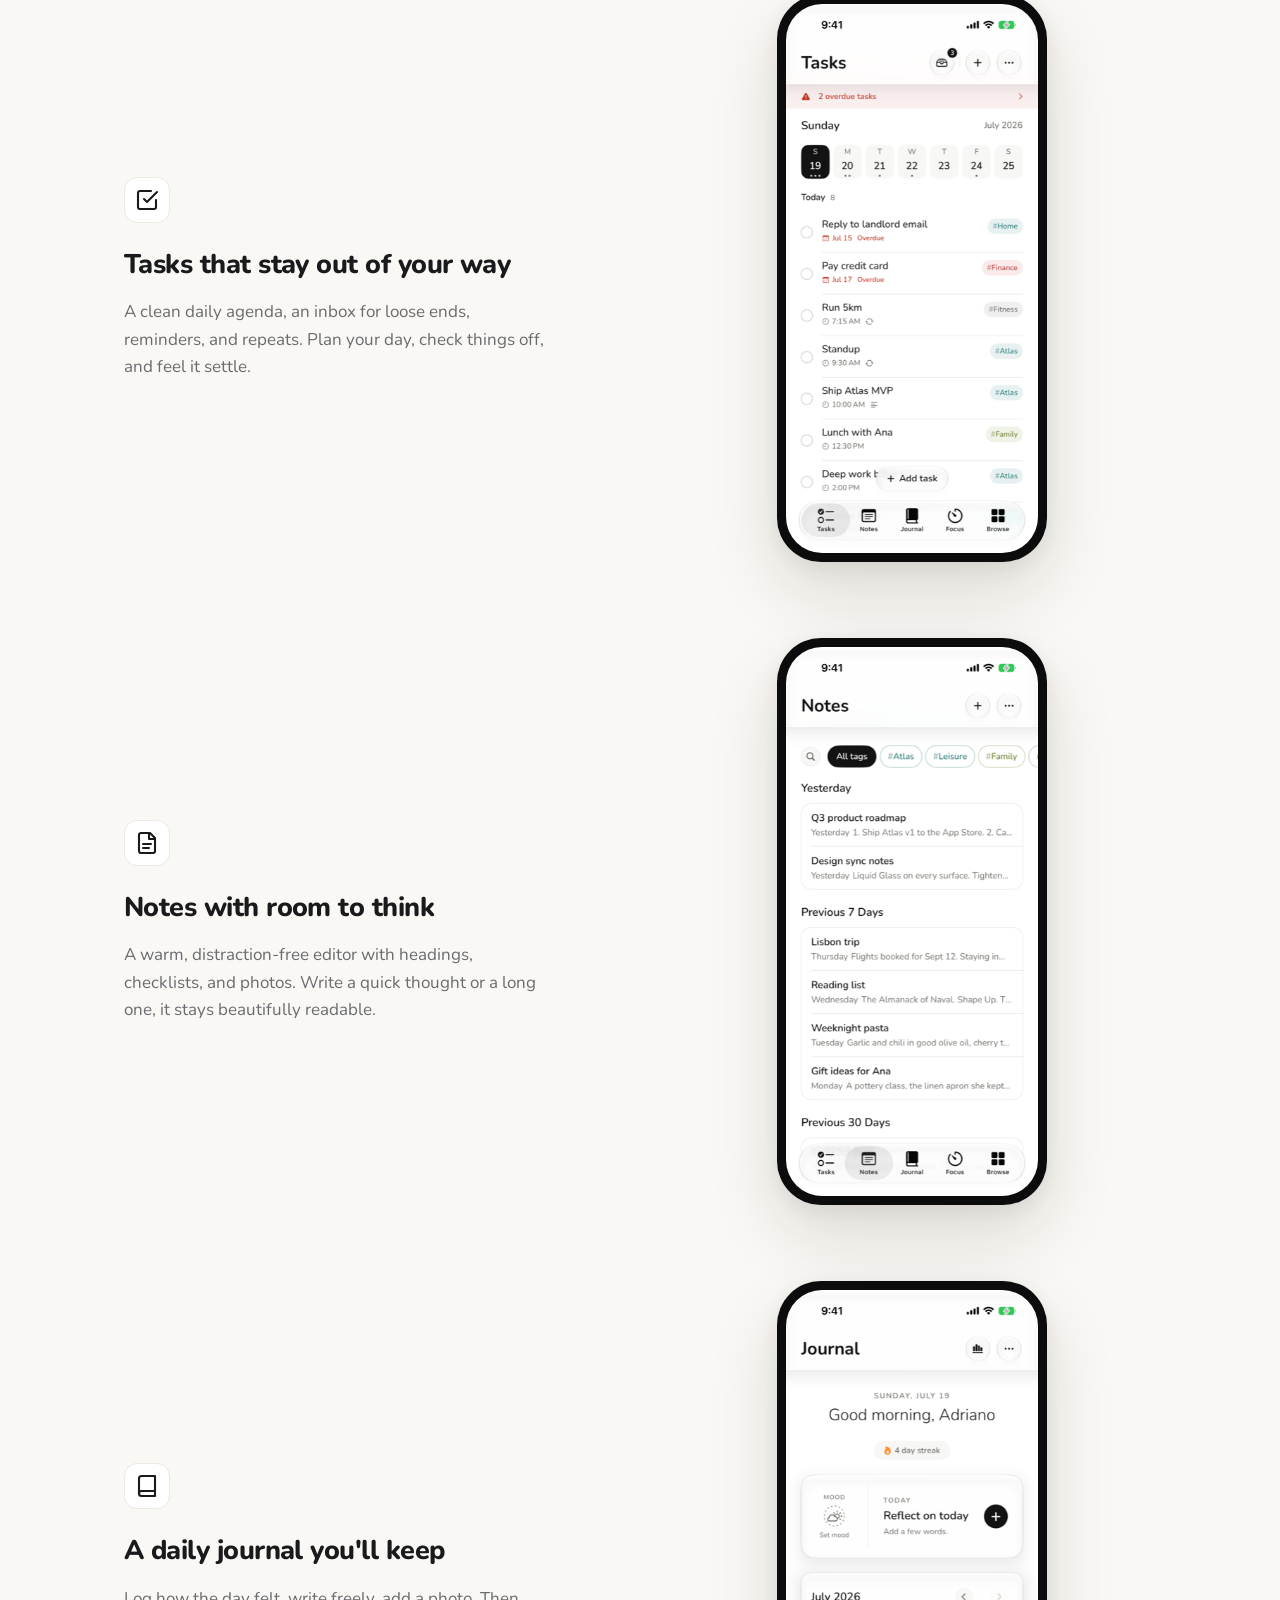
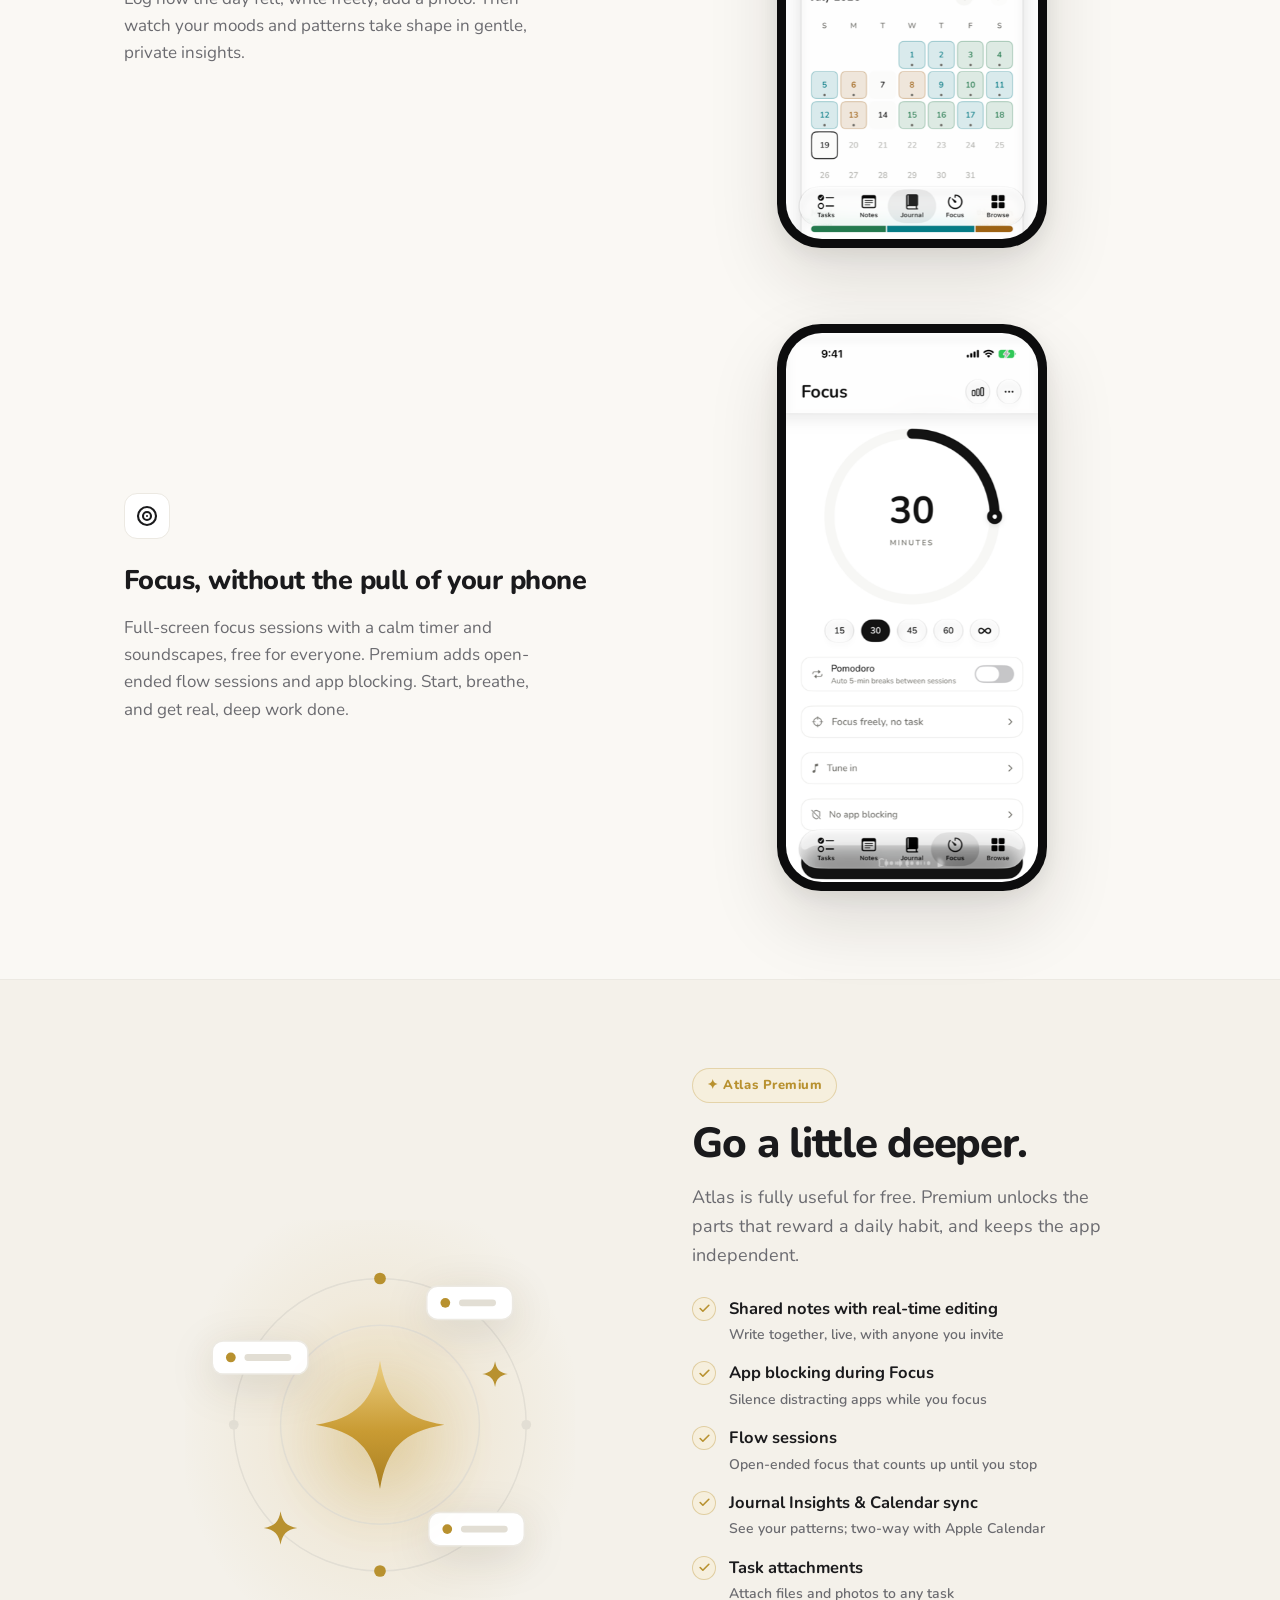
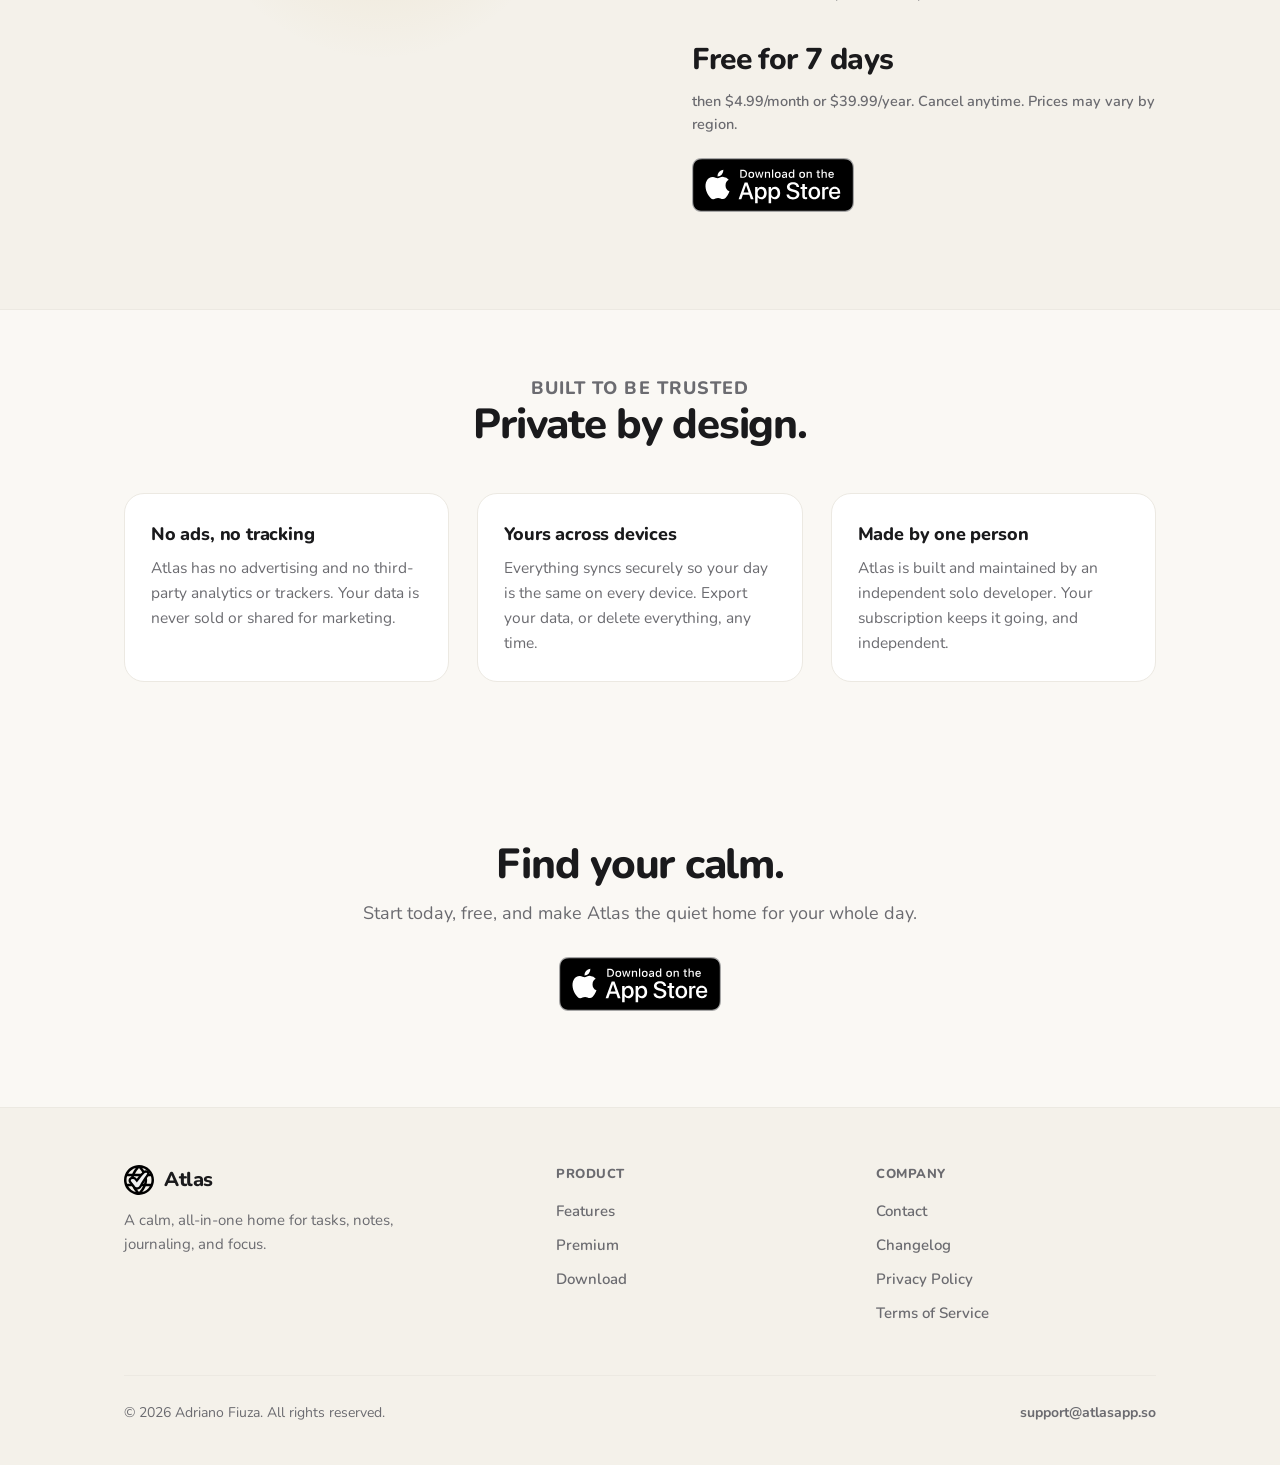
==== commit 587f4687: "site: flow sessions are Premium too Adds a "Flow sessions" bullet to the Premium list and rewrites t" ====
--- a/index.html
+++ b/index.html
@@ -298,7 +298,7 @@
         <div class="f-text">
           <div class="f-icon"><svg viewBox="0 0 24 24" fill="none" stroke-width="2.1" stroke-linecap="round" stroke-linejoin="round"><circle cx="12" cy="12" r="9"/><circle cx="12" cy="12" r="4"/><circle cx="12" cy="12" r="1" fill="currentColor" stroke="none"/></svg></div>
           <h3>Focus, without the pull of your phone</h3>
-          <p>Full-screen focus sessions with a calm timer, soundscapes, and optional app blocking. Start, breathe, and get real, deep work done.</p>
+          <p>Full-screen focus sessions with a calm timer and soundscapes, free for everyone. Premium adds open-ended flow sessions and app blocking. Start, breathe, and get real, deep work done.</p>
         </div>
         <div class="f-media"><div class="phone"><img src="assets/raw/focus.png" alt="Atlas focus session" loading="lazy"></div></div>
       </div>
@@ -360,7 +360,8 @@
         <p class="sub">Atlas is fully useful for free. Premium unlocks the parts that reward a daily habit, and keeps the app independent.</p>
         <ul class="plist">
           <li><span class="chk"><svg viewBox="0 0 24 24" fill="none" stroke-width="3" stroke-linecap="round" stroke-linejoin="round"><path d="M20 6L9 17l-5-5"/></svg></span><span>Shared notes with real-time editing<small>Write together, live, with anyone you invite</small></span></li>
-          <li><span class="chk"><svg viewBox="0 0 24 24" fill="none" stroke-width="3" stroke-linecap="round" stroke-linejoin="round"><path d="M20 6L9 17l-5-5"/></svg></span><span>Focus mode with app blocking<small>Silence distracting apps while you focus</small></span></li>
+          <li><span class="chk"><svg viewBox="0 0 24 24" fill="none" stroke-width="3" stroke-linecap="round" stroke-linejoin="round"><path d="M20 6L9 17l-5-5"/></svg></span><span>App blocking during Focus<small>Silence distracting apps while you focus</small></span></li>
+          <li><span class="chk"><svg viewBox="0 0 24 24" fill="none" stroke-width="3" stroke-linecap="round" stroke-linejoin="round"><path d="M20 6L9 17l-5-5"/></svg></span><span>Flow sessions<small>Open-ended focus that counts up until you stop</small></span></li>
           <li><span class="chk"><svg viewBox="0 0 24 24" fill="none" stroke-width="3" stroke-linecap="round" stroke-linejoin="round"><path d="M20 6L9 17l-5-5"/></svg></span><span>Journal Insights &amp; Calendar sync<small>See your patterns; two-way with Apple Calendar</small></span></li>
           <li><span class="chk"><svg viewBox="0 0 24 24" fill="none" stroke-width="3" stroke-linecap="round" stroke-linejoin="round"><path d="M20 6L9 17l-5-5"/></svg></span><span>Task attachments<small>Attach files and photos to any task</small></span></li>
         </ul>
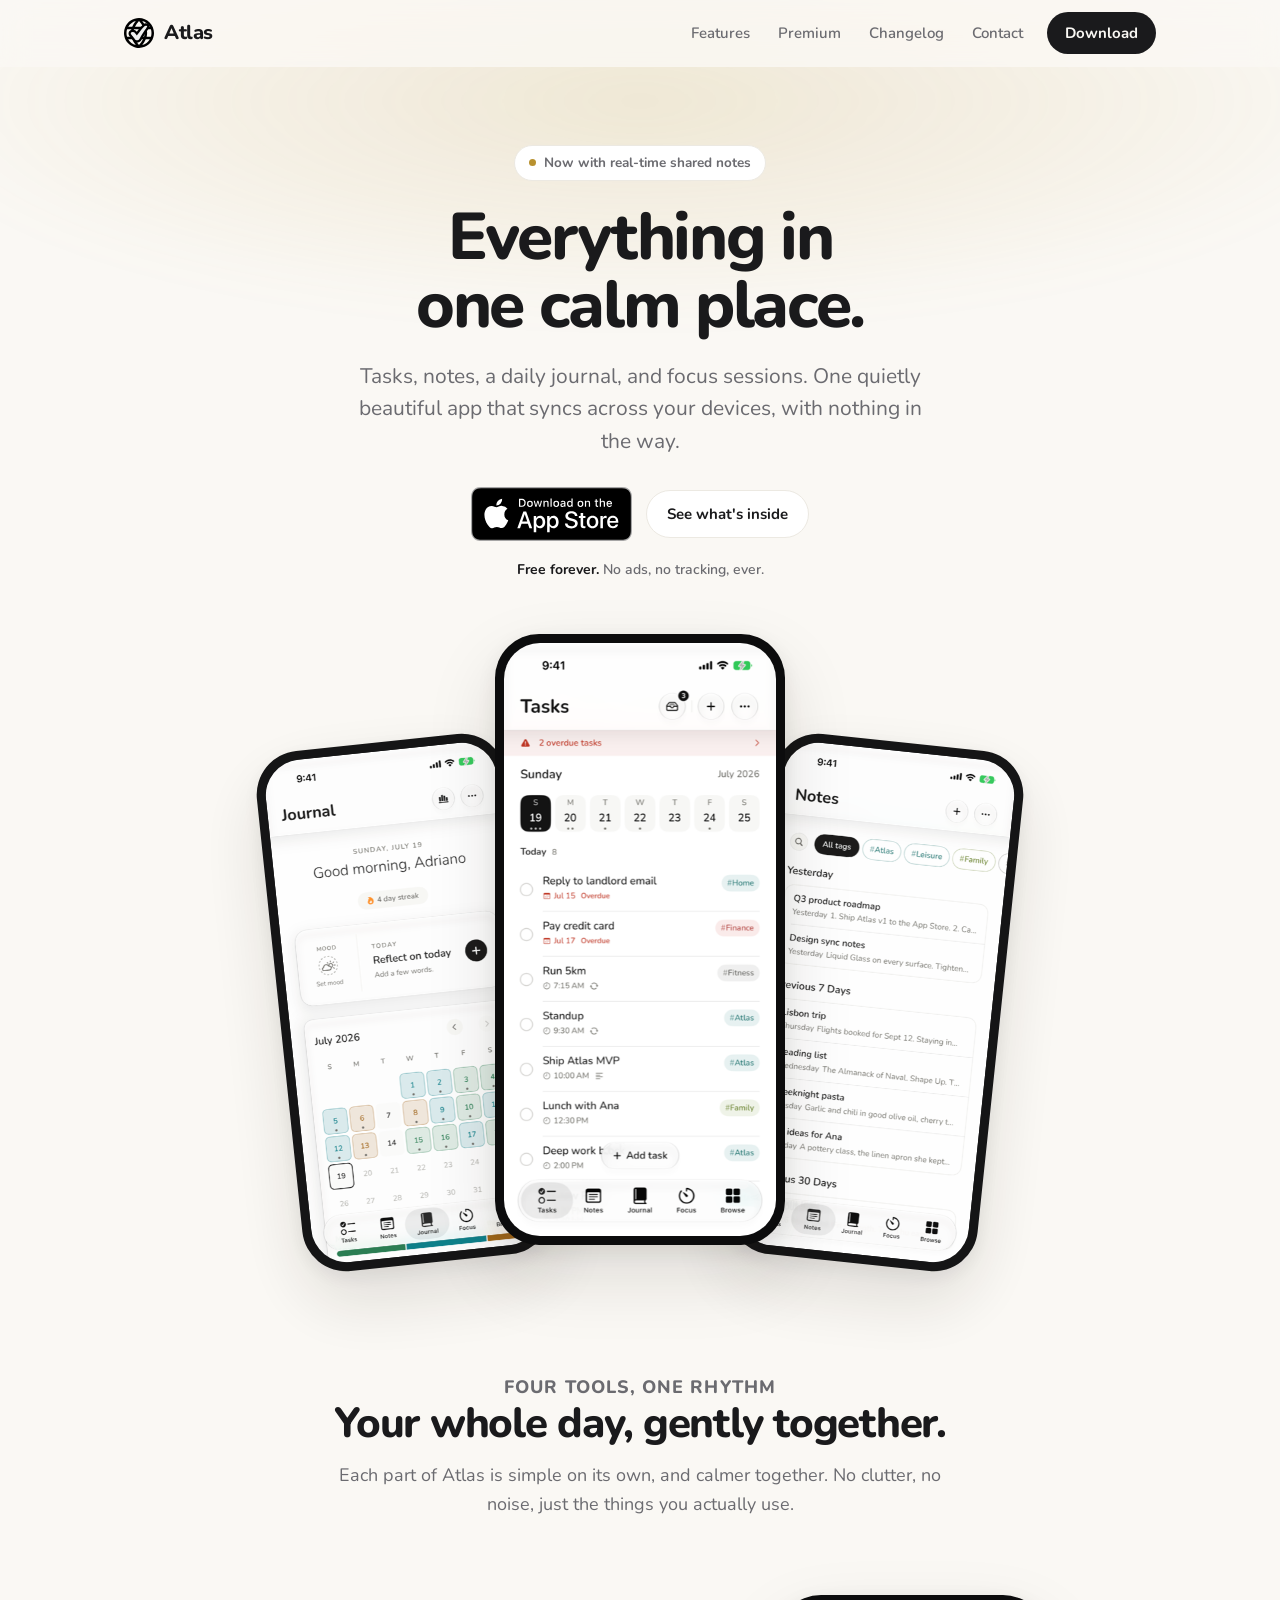
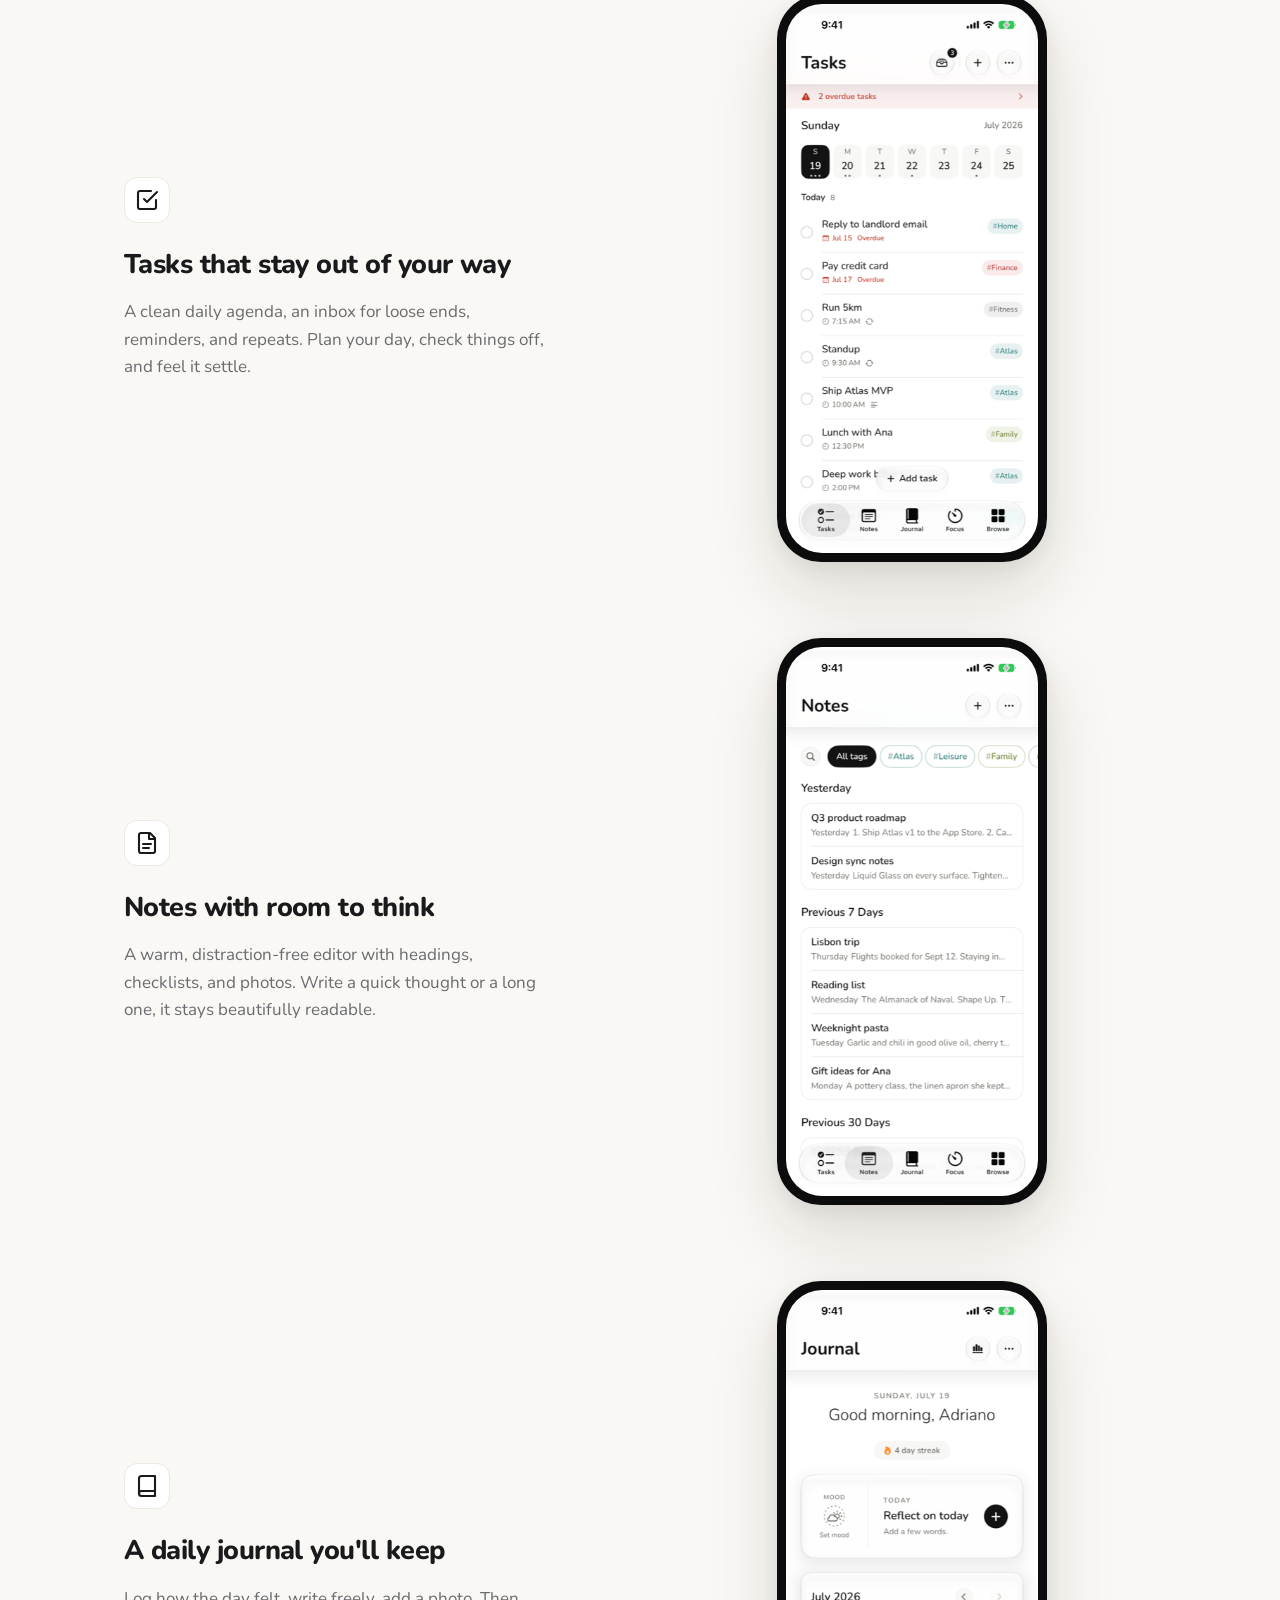
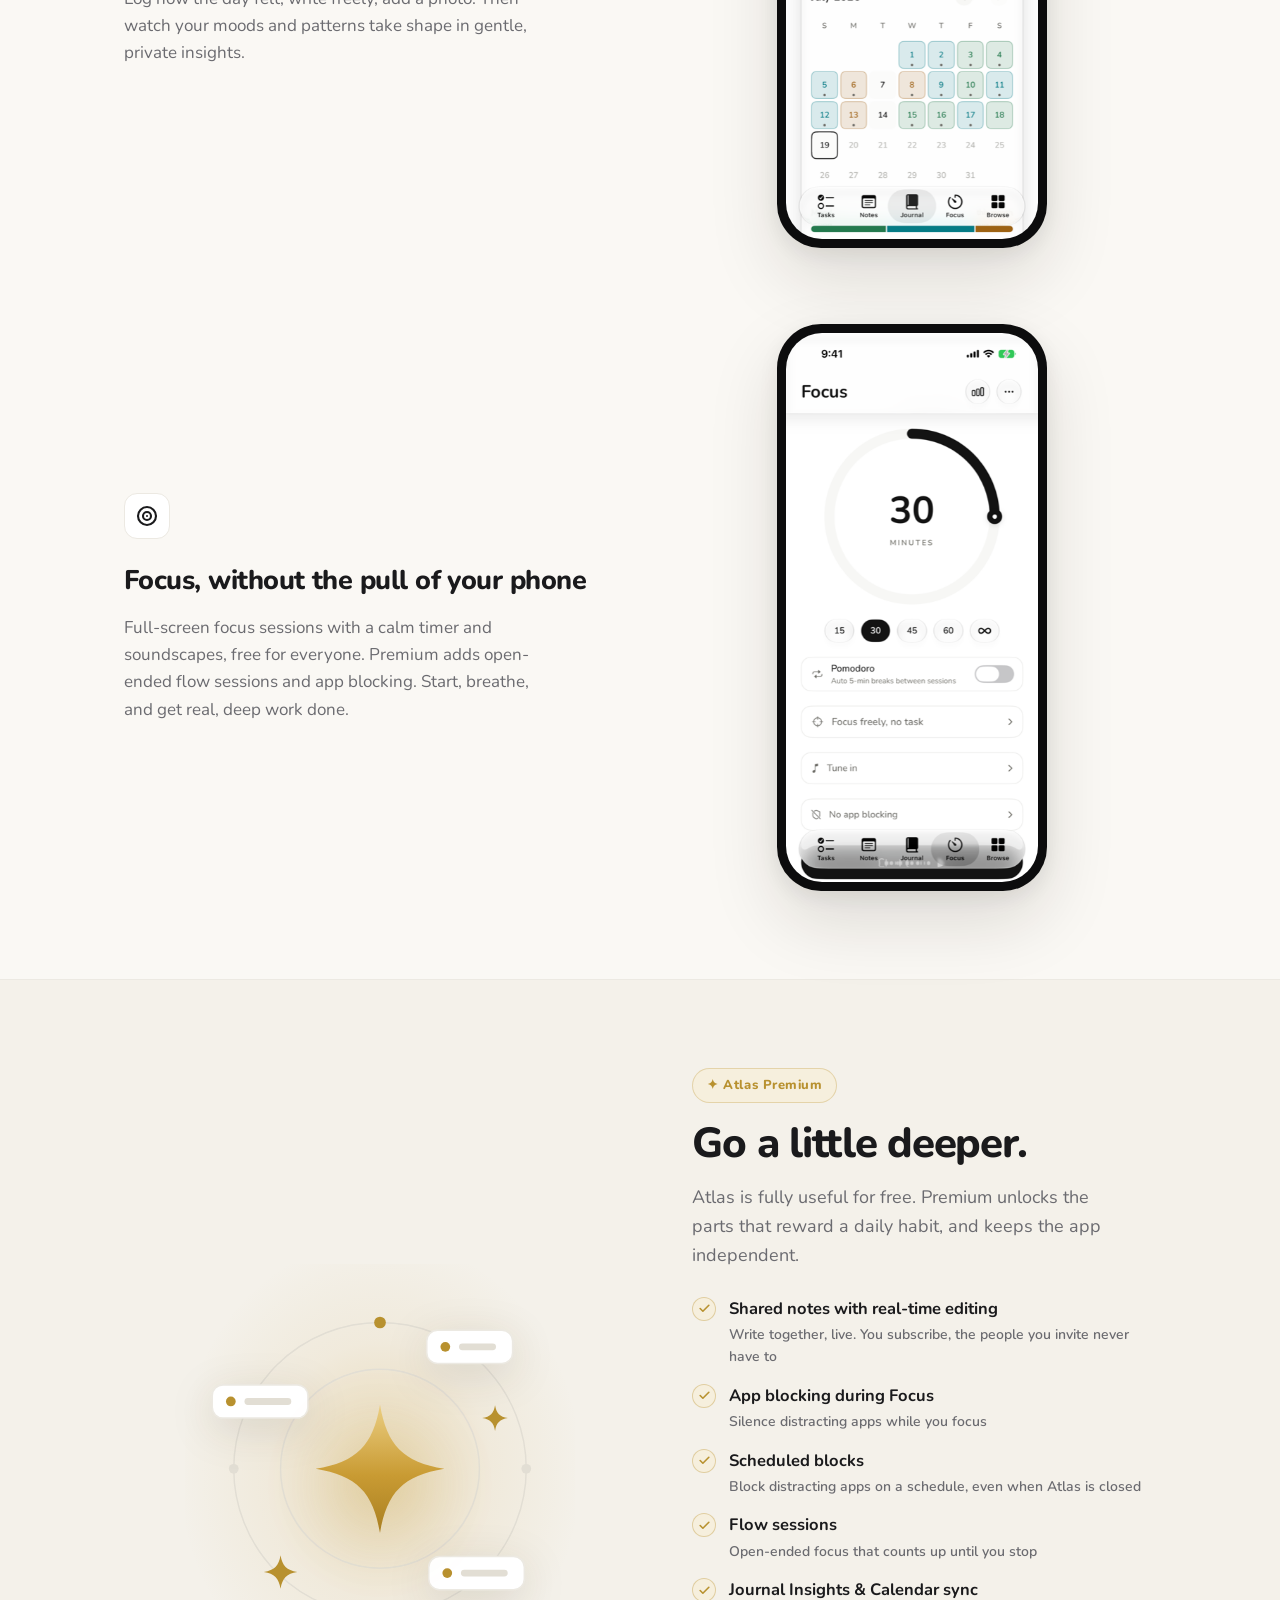
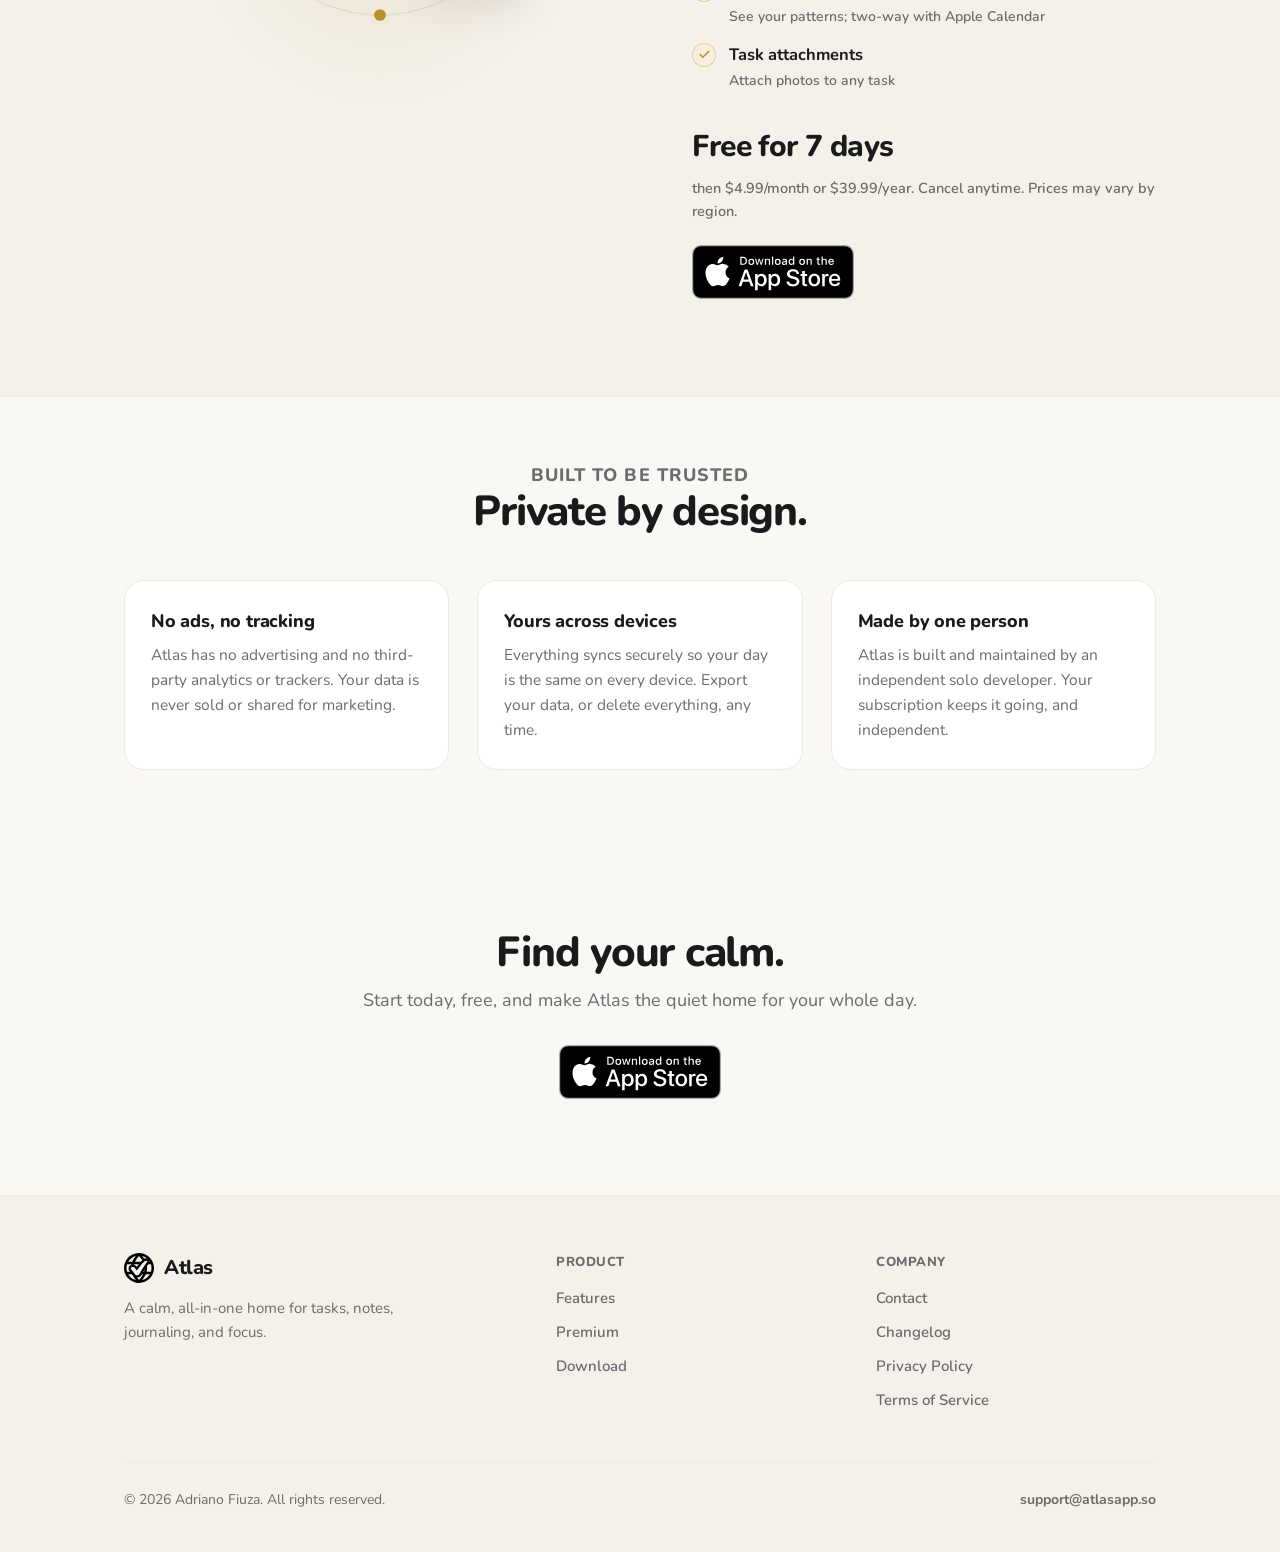
==== commit 368ce381: "site: Premium list matches what is actually gated - Task attachments are photos only, not "files and" ====
--- a/index.html
+++ b/index.html
@@ -359,11 +359,12 @@
         <h2>Go a little deeper.</h2>
         <p class="sub">Atlas is fully useful for free. Premium unlocks the parts that reward a daily habit, and keeps the app independent.</p>
         <ul class="plist">
-          <li><span class="chk"><svg viewBox="0 0 24 24" fill="none" stroke-width="3" stroke-linecap="round" stroke-linejoin="round"><path d="M20 6L9 17l-5-5"/></svg></span><span>Shared notes with real-time editing<small>Write together, live, with anyone you invite</small></span></li>
+          <li><span class="chk"><svg viewBox="0 0 24 24" fill="none" stroke-width="3" stroke-linecap="round" stroke-linejoin="round"><path d="M20 6L9 17l-5-5"/></svg></span><span>Shared notes with real-time editing<small>Write together, live. You subscribe, the people you invite never have to</small></span></li>
           <li><span class="chk"><svg viewBox="0 0 24 24" fill="none" stroke-width="3" stroke-linecap="round" stroke-linejoin="round"><path d="M20 6L9 17l-5-5"/></svg></span><span>App blocking during Focus<small>Silence distracting apps while you focus</small></span></li>
+          <li><span class="chk"><svg viewBox="0 0 24 24" fill="none" stroke-width="3" stroke-linecap="round" stroke-linejoin="round"><path d="M20 6L9 17l-5-5"/></svg></span><span>Scheduled blocks<small>Block distracting apps on a schedule, even when Atlas is closed</small></span></li>
           <li><span class="chk"><svg viewBox="0 0 24 24" fill="none" stroke-width="3" stroke-linecap="round" stroke-linejoin="round"><path d="M20 6L9 17l-5-5"/></svg></span><span>Flow sessions<small>Open-ended focus that counts up until you stop</small></span></li>
           <li><span class="chk"><svg viewBox="0 0 24 24" fill="none" stroke-width="3" stroke-linecap="round" stroke-linejoin="round"><path d="M20 6L9 17l-5-5"/></svg></span><span>Journal Insights &amp; Calendar sync<small>See your patterns; two-way with Apple Calendar</small></span></li>
-          <li><span class="chk"><svg viewBox="0 0 24 24" fill="none" stroke-width="3" stroke-linecap="round" stroke-linejoin="round"><path d="M20 6L9 17l-5-5"/></svg></span><span>Task attachments<small>Attach files and photos to any task</small></span></li>
+          <li><span class="chk"><svg viewBox="0 0 24 24" fill="none" stroke-width="3" stroke-linecap="round" stroke-linejoin="round"><path d="M20 6L9 17l-5-5"/></svg></span><span>Task attachments<small>Attach photos to any task</small></span></li>
         </ul>
         <div class="price"><span class="big">Free for 7 days</span></div>
         <p class="price-note">then $4.99/month or $39.99/year. Cancel anytime. Prices may vary by region.</p>
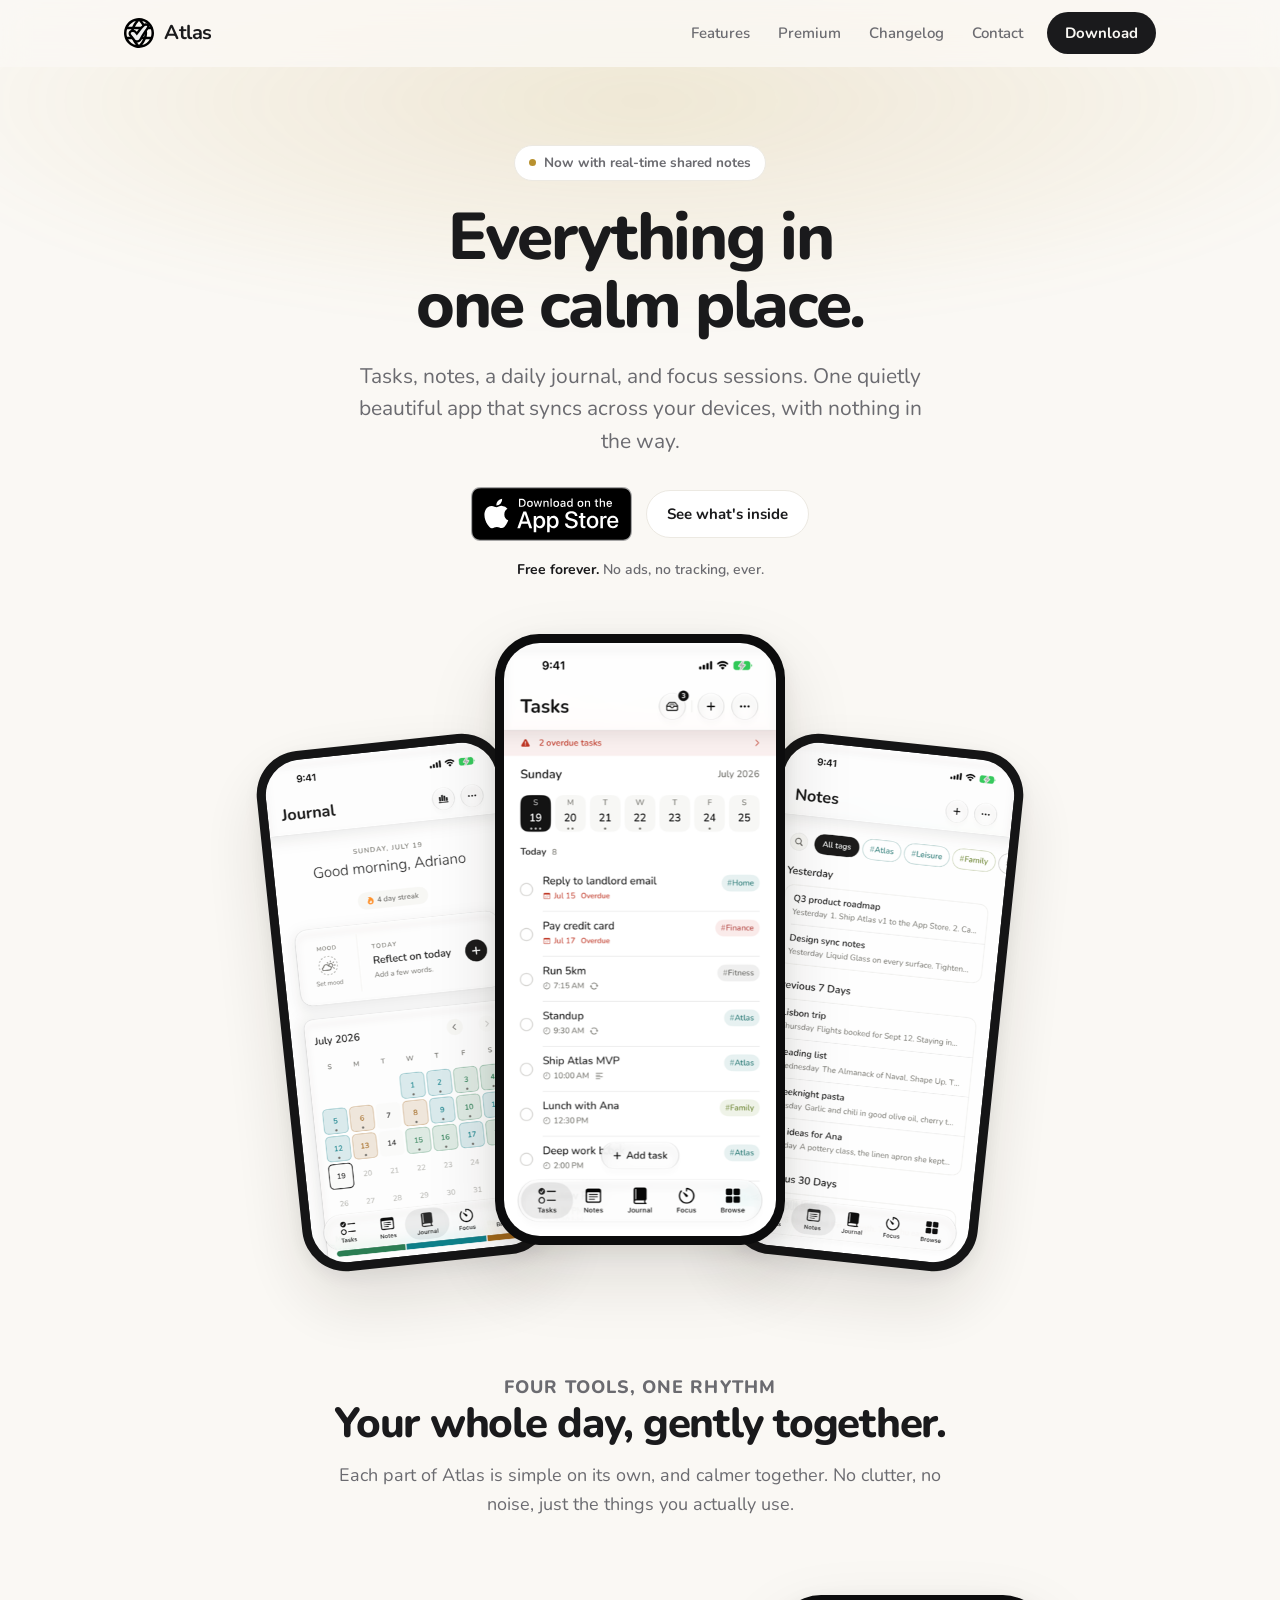
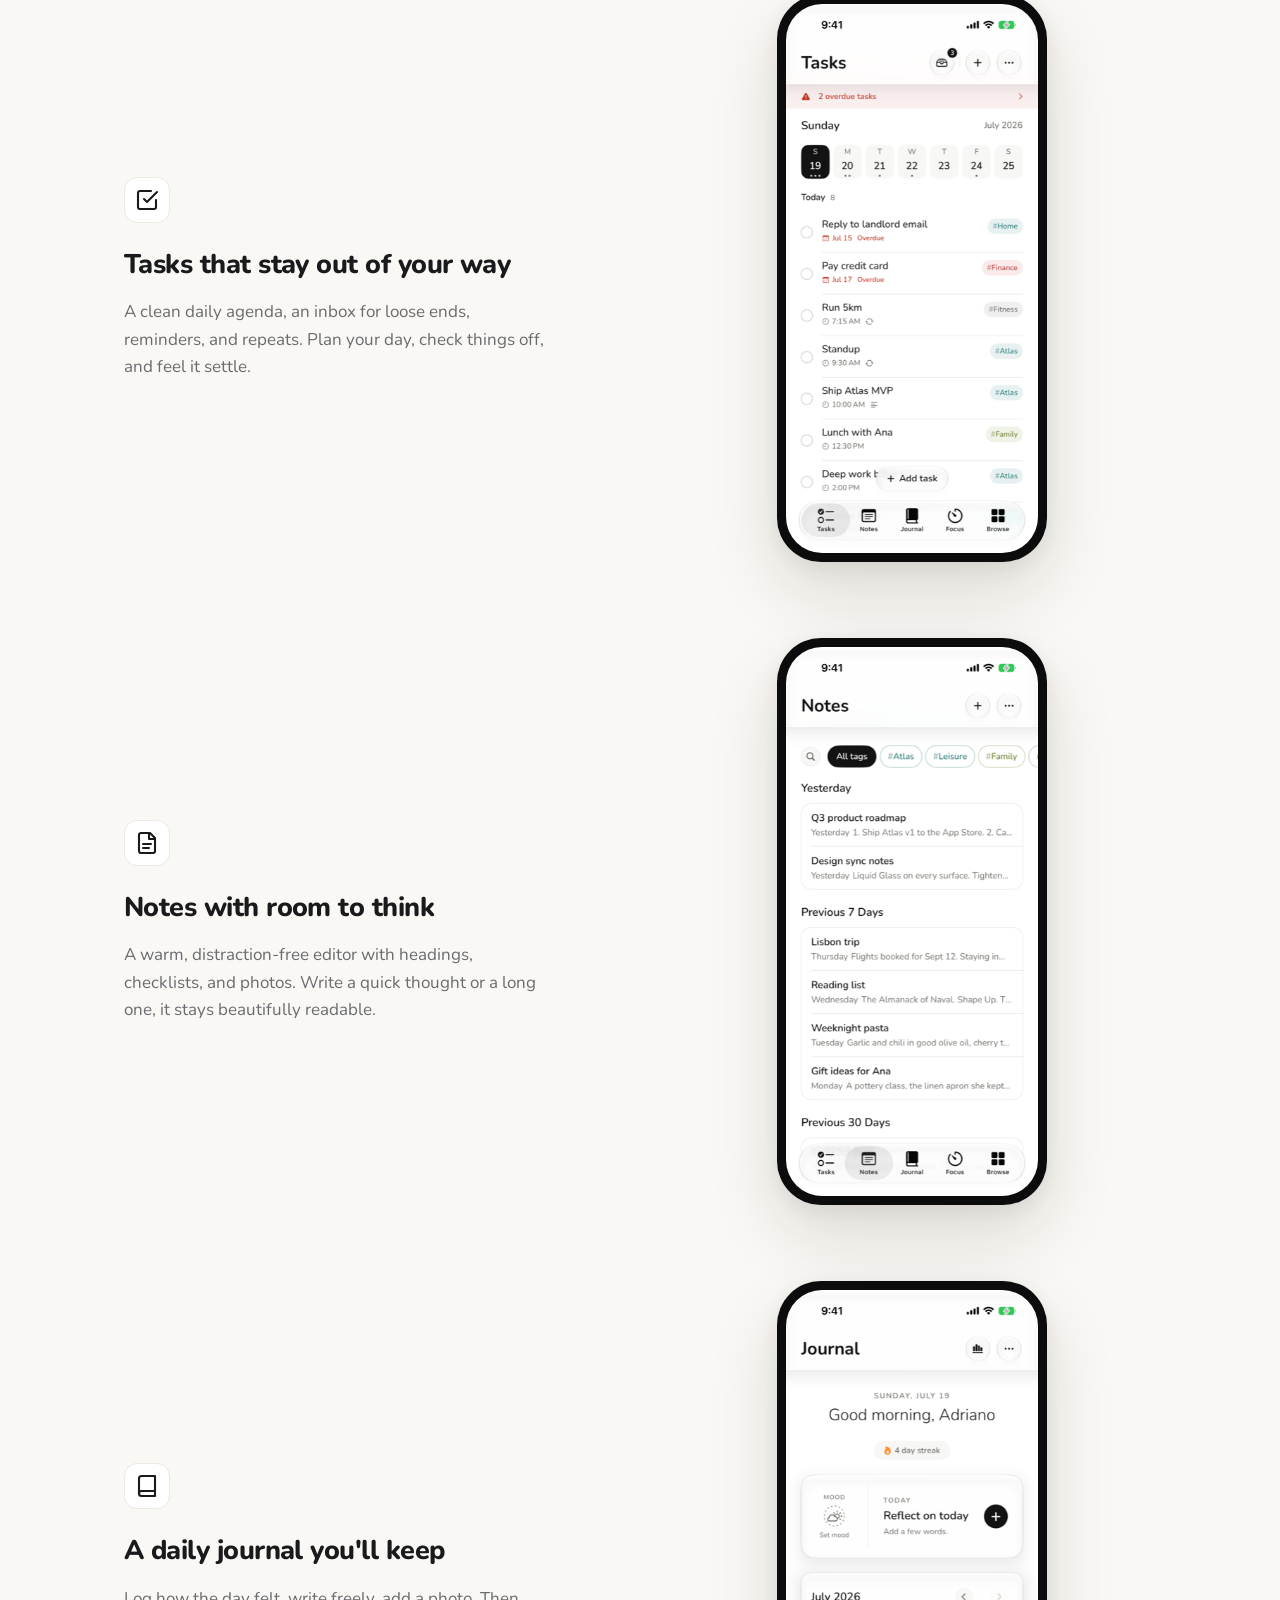
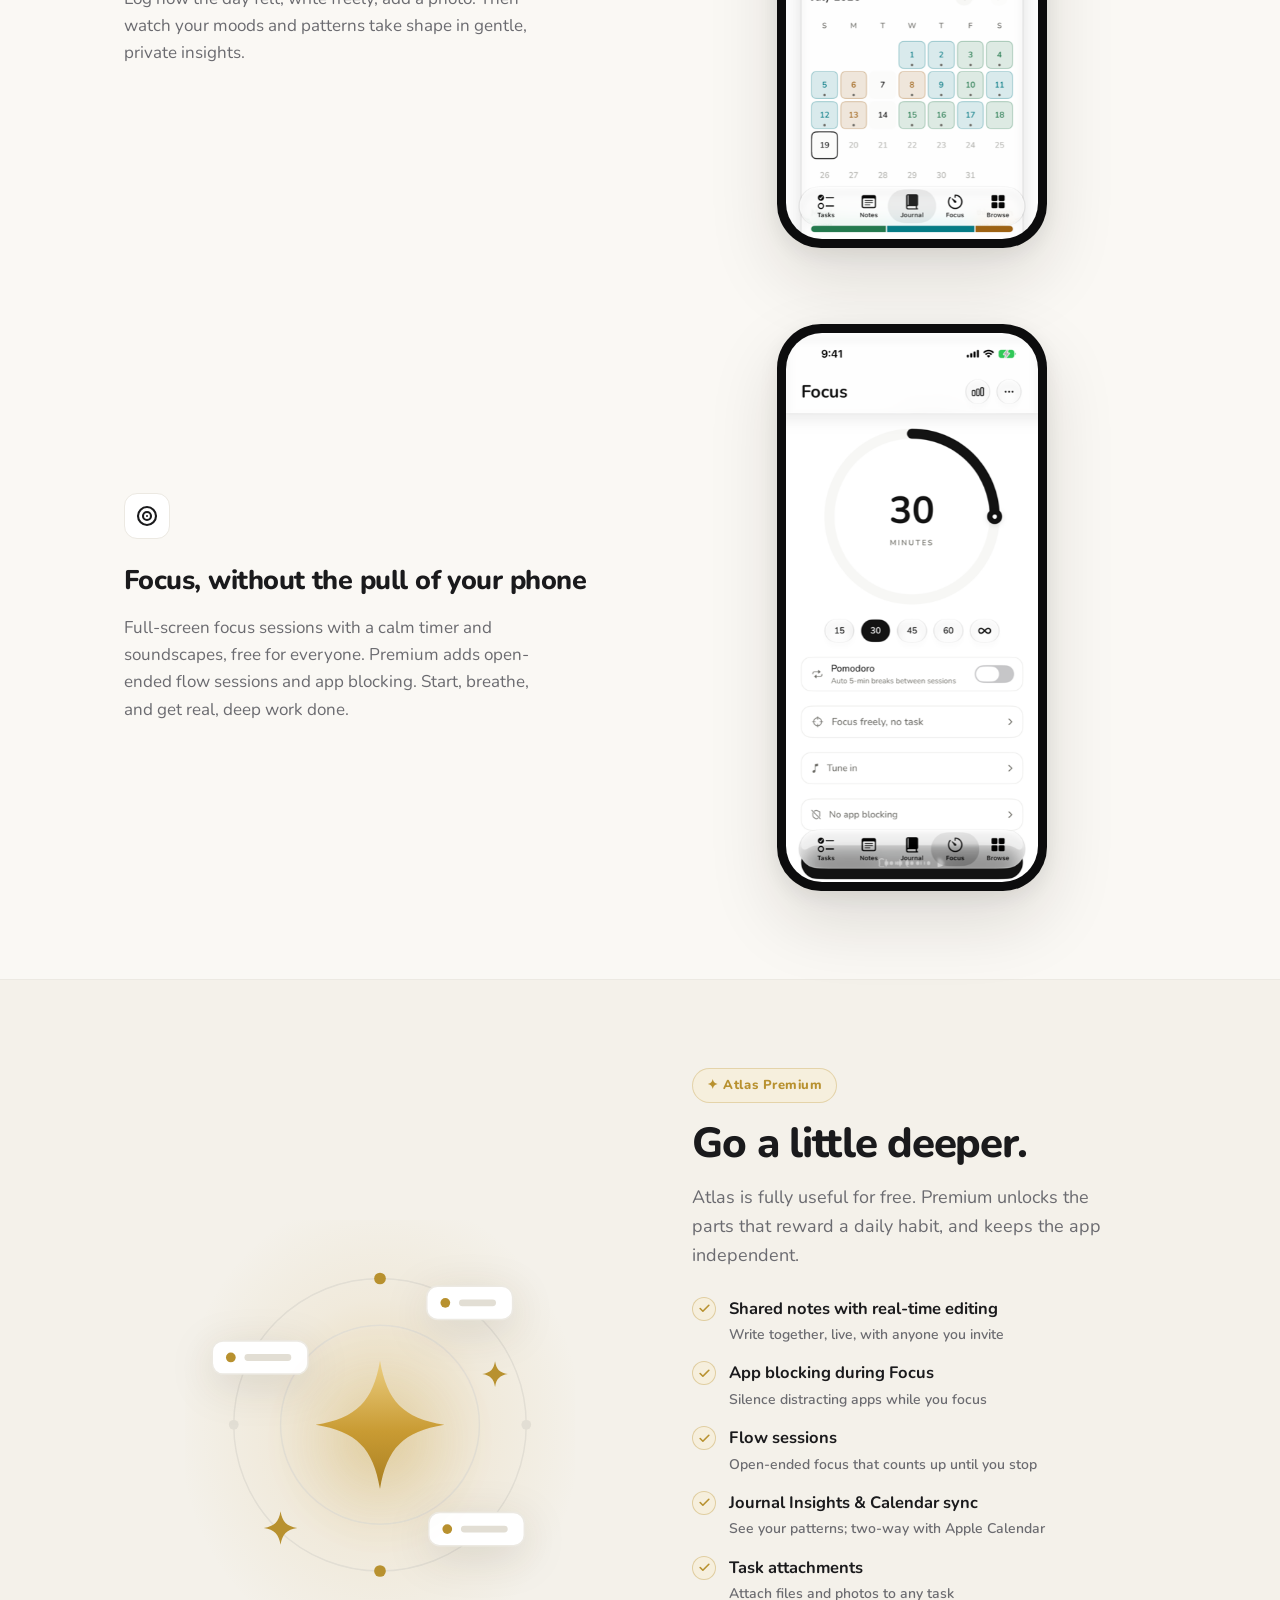
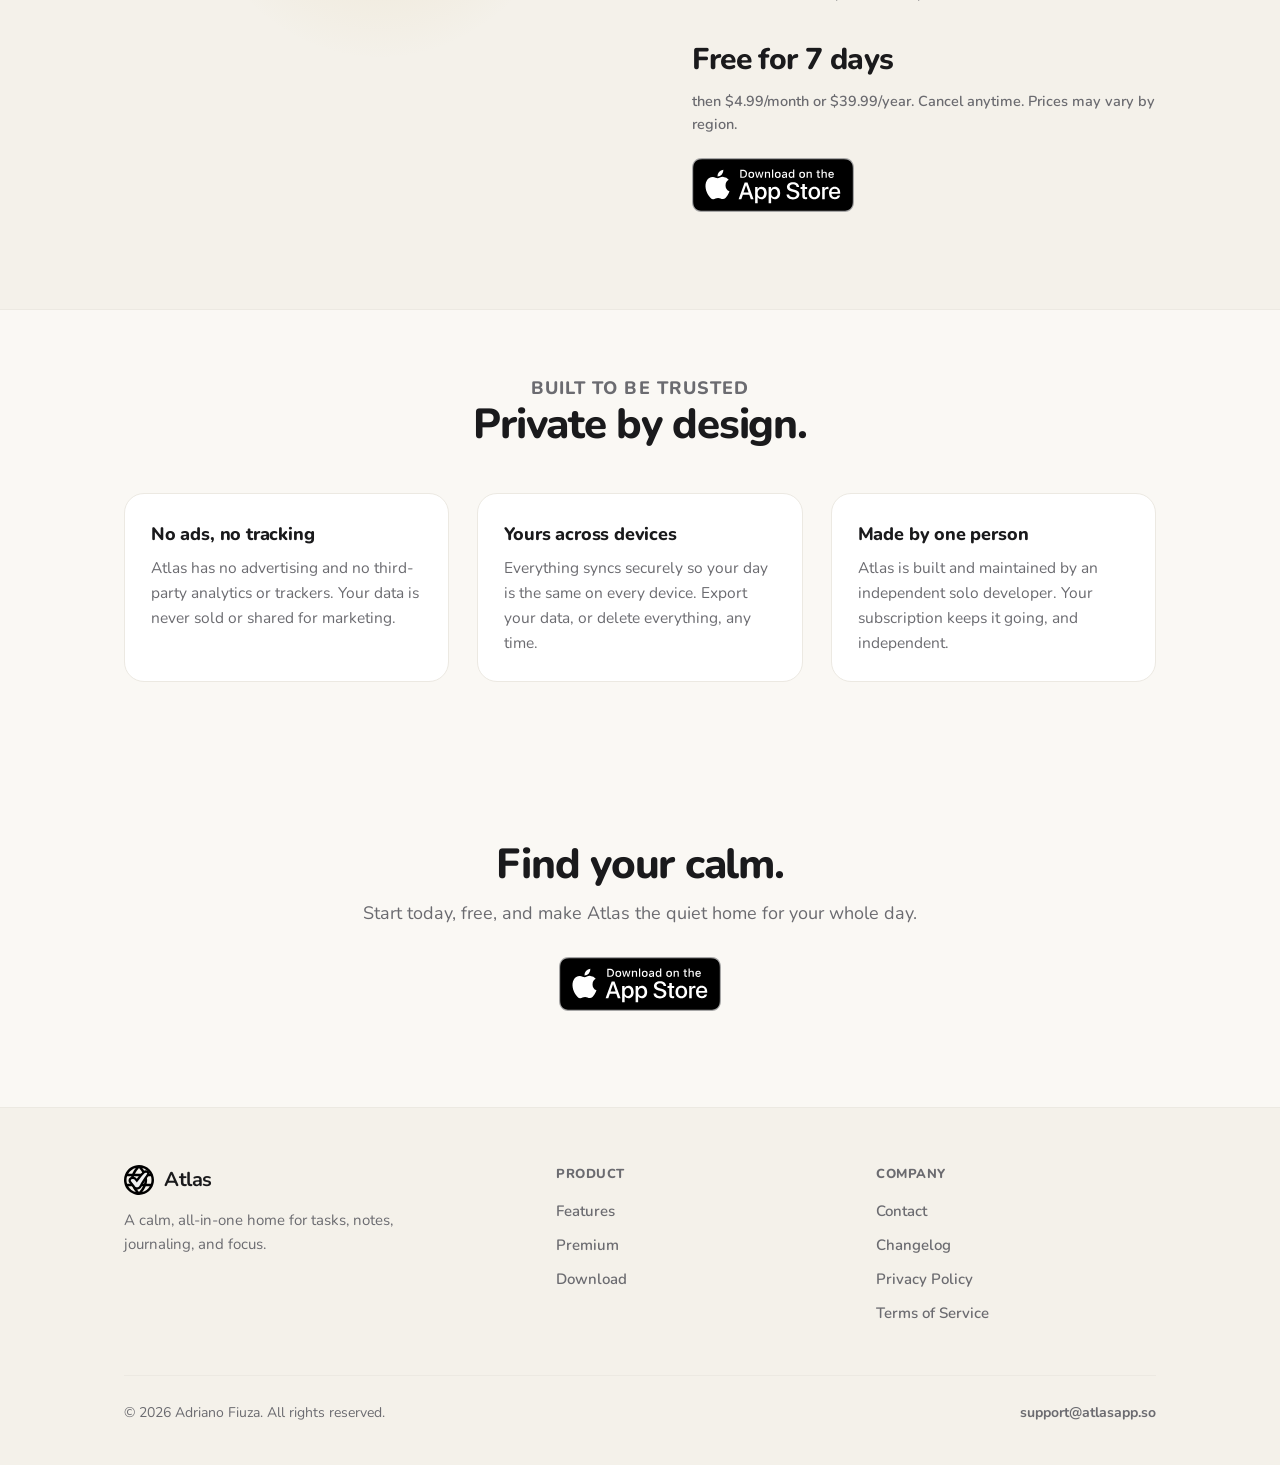
==== commit b7ba41c0: "Force light mode, fix mobile header alignment and footer overflow - Disable dark mode site-wide so t" ====
--- a/index.html
+++ b/index.html
@@ -6,8 +6,7 @@
 <title>Atlas — Everything in one calm place</title>
 <meta name="description" content="Atlas is a calm, all-in-one home for your day: tasks, notes, a daily journal, and focus sessions. Private, no ads, no tracking, synced across your devices. Free on the App Store.">
 <link rel="canonical" href="https://atlasapp.so/">
-<meta name="theme-color" content="#faf8f4" media="(prefers-color-scheme: light)">
-<meta name="theme-color" content="#0e0e10" media="(prefers-color-scheme: dark)">
+<meta name="theme-color" content="#faf8f4">
 <link rel="icon" href="assets/atlas-logo.svg" type="image/svg+xml">
 <link rel="apple-touch-icon" href="assets/atlas-logo.svg">
 
@@ -51,13 +50,6 @@
     --border:#ece9e2; --border2:#e2ded4; --gold:#B8912F; --gold-soft:#f6efdd;
     --shadow:0 30px 70px rgba(30,25,15,.13), 0 6px 20px rgba(30,25,15,.07);
   }
-  @media (prefers-color-scheme: dark){
-    :root{
-      --bg:#0e0e10; --bg2:#141416; --card:#161618; --text:#f3f3f4; --muted:#9a9a9f;
-      --border:#262629; --border2:#2c2c30; --gold:#D9B45B; --gold-soft:#241d0f;
-      --shadow:0 30px 70px rgba(0,0,0,.5), 0 6px 20px rgba(0,0,0,.35);
-    }
-  }
   *{ box-sizing:border-box; }
   html{ scroll-behavior:smooth; }
   html,body{ margin:0; }
@@ -74,7 +66,7 @@
   header.nav{ position:sticky; top:0; z-index:50; background:color-mix(in srgb, var(--bg) 82%, transparent); backdrop-filter:saturate(140%) blur(14px); -webkit-backdrop-filter:saturate(140%) blur(14px); border-bottom:1px solid transparent; transition:border-color .2s; }
   header.nav.scrolled{ border-bottom-color:var(--border); }
   .nav-in{ display:flex; align-items:center; gap:16px; height:66px; }
-  .brand{ display:flex; align-items:center; gap:10px; text-decoration:none; font-weight:800; font-size:20px; letter-spacing:-.02em; }
+  .brand{ display:flex; align-items:center; gap:10px; text-decoration:none; font-family:'Nunito',-apple-system,BlinkMacSystemFont,'Segoe UI',sans-serif; font-weight:700; font-size:20px; letter-spacing:-.02em; }
   .brand .mark{ width:30px; height:30px; }
   .nav-links{ display:flex; gap:28px; margin-left:auto; }
   .nav-links a{ text-decoration:none; color:var(--muted); font-weight:600; font-size:15px; transition:color .15s; }
@@ -112,7 +104,6 @@
   /* phones */
   .phone{ border-radius:44px; background:#0c0c0d; padding:9px; box-shadow:var(--shadow); }
   .phone img{ display:block; width:100%; border-radius:36px; }
-  @media (prefers-color-scheme: dark){ .phone{ background:#000; border:1px solid #2a2a2e; } }
 
   /* Premium illustration */
   .prem-ill{ width:100%; max-width:390px; margin:0 auto; }
@@ -125,7 +116,6 @@
   .pi-chip{ filter:drop-shadow(0 10px 22px rgba(30,25,15,.12)); }
   .pi-star{ filter:drop-shadow(0 16px 36px rgba(184,145,47,.4)); }
   .pi-spark{ fill:var(--gold); }
-  @media (prefers-color-scheme: dark){ .pi-chip{ filter:drop-shadow(0 10px 22px rgba(0,0,0,.4)); } }
 
   .hero-stage{ margin:52px auto 0; max-width:960px; position:relative; display:flex; justify-content:center; align-items:flex-end; gap:0; }
   .hero-stage .phone{ width:250px; }
@@ -192,7 +182,6 @@
   .foot-bottom{ display:flex; justify-content:space-between; align-items:center; gap:16px; padding-top:26px; border-top:1px solid var(--border); color:var(--muted); font-size:14px; flex-wrap:wrap; }
 
   .mark-dark{ filter:none; }
-  @media (prefers-color-scheme: dark){ .mark-dark{ filter:invert(1) brightness(1.6) contrast(1.1); } }
 
   /* ---------- Responsive ---------- */
   @media (max-width:820px){
@@ -238,7 +227,6 @@
       <div class="cta-row">
         <a class="appstore-badge" href="https://apps.apple.com/app/id6783143182" target="_blank" rel="noopener" aria-label="Download Atlas on the App Store">
           <picture>
-            <source srcset="assets/appstore-white.svg" media="(prefers-color-scheme: dark)">
             <img src="assets/appstore-black.svg" alt="Download on the App Store" height="54" width="162">
           </picture>
         </a>
@@ -359,18 +347,16 @@
         <h2>Go a little deeper.</h2>
         <p class="sub">Atlas is fully useful for free. Premium unlocks the parts that reward a daily habit, and keeps the app independent.</p>
         <ul class="plist">
-          <li><span class="chk"><svg viewBox="0 0 24 24" fill="none" stroke-width="3" stroke-linecap="round" stroke-linejoin="round"><path d="M20 6L9 17l-5-5"/></svg></span><span>Shared notes with real-time editing<small>Write together, live. You subscribe, the people you invite never have to</small></span></li>
+          <li><span class="chk"><svg viewBox="0 0 24 24" fill="none" stroke-width="3" stroke-linecap="round" stroke-linejoin="round"><path d="M20 6L9 17l-5-5"/></svg></span><span>Shared notes with real-time editing<small>Write together, live, with anyone you invite</small></span></li>
           <li><span class="chk"><svg viewBox="0 0 24 24" fill="none" stroke-width="3" stroke-linecap="round" stroke-linejoin="round"><path d="M20 6L9 17l-5-5"/></svg></span><span>App blocking during Focus<small>Silence distracting apps while you focus</small></span></li>
-          <li><span class="chk"><svg viewBox="0 0 24 24" fill="none" stroke-width="3" stroke-linecap="round" stroke-linejoin="round"><path d="M20 6L9 17l-5-5"/></svg></span><span>Scheduled blocks<small>Block distracting apps on a schedule, even when Atlas is closed</small></span></li>
           <li><span class="chk"><svg viewBox="0 0 24 24" fill="none" stroke-width="3" stroke-linecap="round" stroke-linejoin="round"><path d="M20 6L9 17l-5-5"/></svg></span><span>Flow sessions<small>Open-ended focus that counts up until you stop</small></span></li>
           <li><span class="chk"><svg viewBox="0 0 24 24" fill="none" stroke-width="3" stroke-linecap="round" stroke-linejoin="round"><path d="M20 6L9 17l-5-5"/></svg></span><span>Journal Insights &amp; Calendar sync<small>See your patterns; two-way with Apple Calendar</small></span></li>
-          <li><span class="chk"><svg viewBox="0 0 24 24" fill="none" stroke-width="3" stroke-linecap="round" stroke-linejoin="round"><path d="M20 6L9 17l-5-5"/></svg></span><span>Task attachments<small>Attach photos to any task</small></span></li>
+          <li><span class="chk"><svg viewBox="0 0 24 24" fill="none" stroke-width="3" stroke-linecap="round" stroke-linejoin="round"><path d="M20 6L9 17l-5-5"/></svg></span><span>Task attachments<small>Attach files and photos to any task</small></span></li>
         </ul>
         <div class="price"><span class="big">Free for 7 days</span></div>
         <p class="price-note">then $4.99/month or $39.99/year. Cancel anytime. Prices may vary by region.</p>
         <a class="appstore-badge" href="https://apps.apple.com/app/id6783143182" target="_blank" rel="noopener" aria-label="Download Atlas on the App Store">
           <picture>
-            <source srcset="assets/appstore-white.svg" media="(prefers-color-scheme: dark)">
             <img src="assets/appstore-black.svg" alt="Download on the App Store" height="54" width="162">
           </picture>
         </a>
@@ -401,7 +387,6 @@
       <div class="cta-row">
         <a class="appstore-badge" href="https://apps.apple.com/app/id6783143182" target="_blank" rel="noopener" aria-label="Download Atlas on the App Store">
           <picture>
-            <source srcset="assets/appstore-white.svg" media="(prefers-color-scheme: dark)">
             <img src="assets/appstore-black.svg" alt="Download on the App Store" height="54" width="162">
           </picture>
         </a>
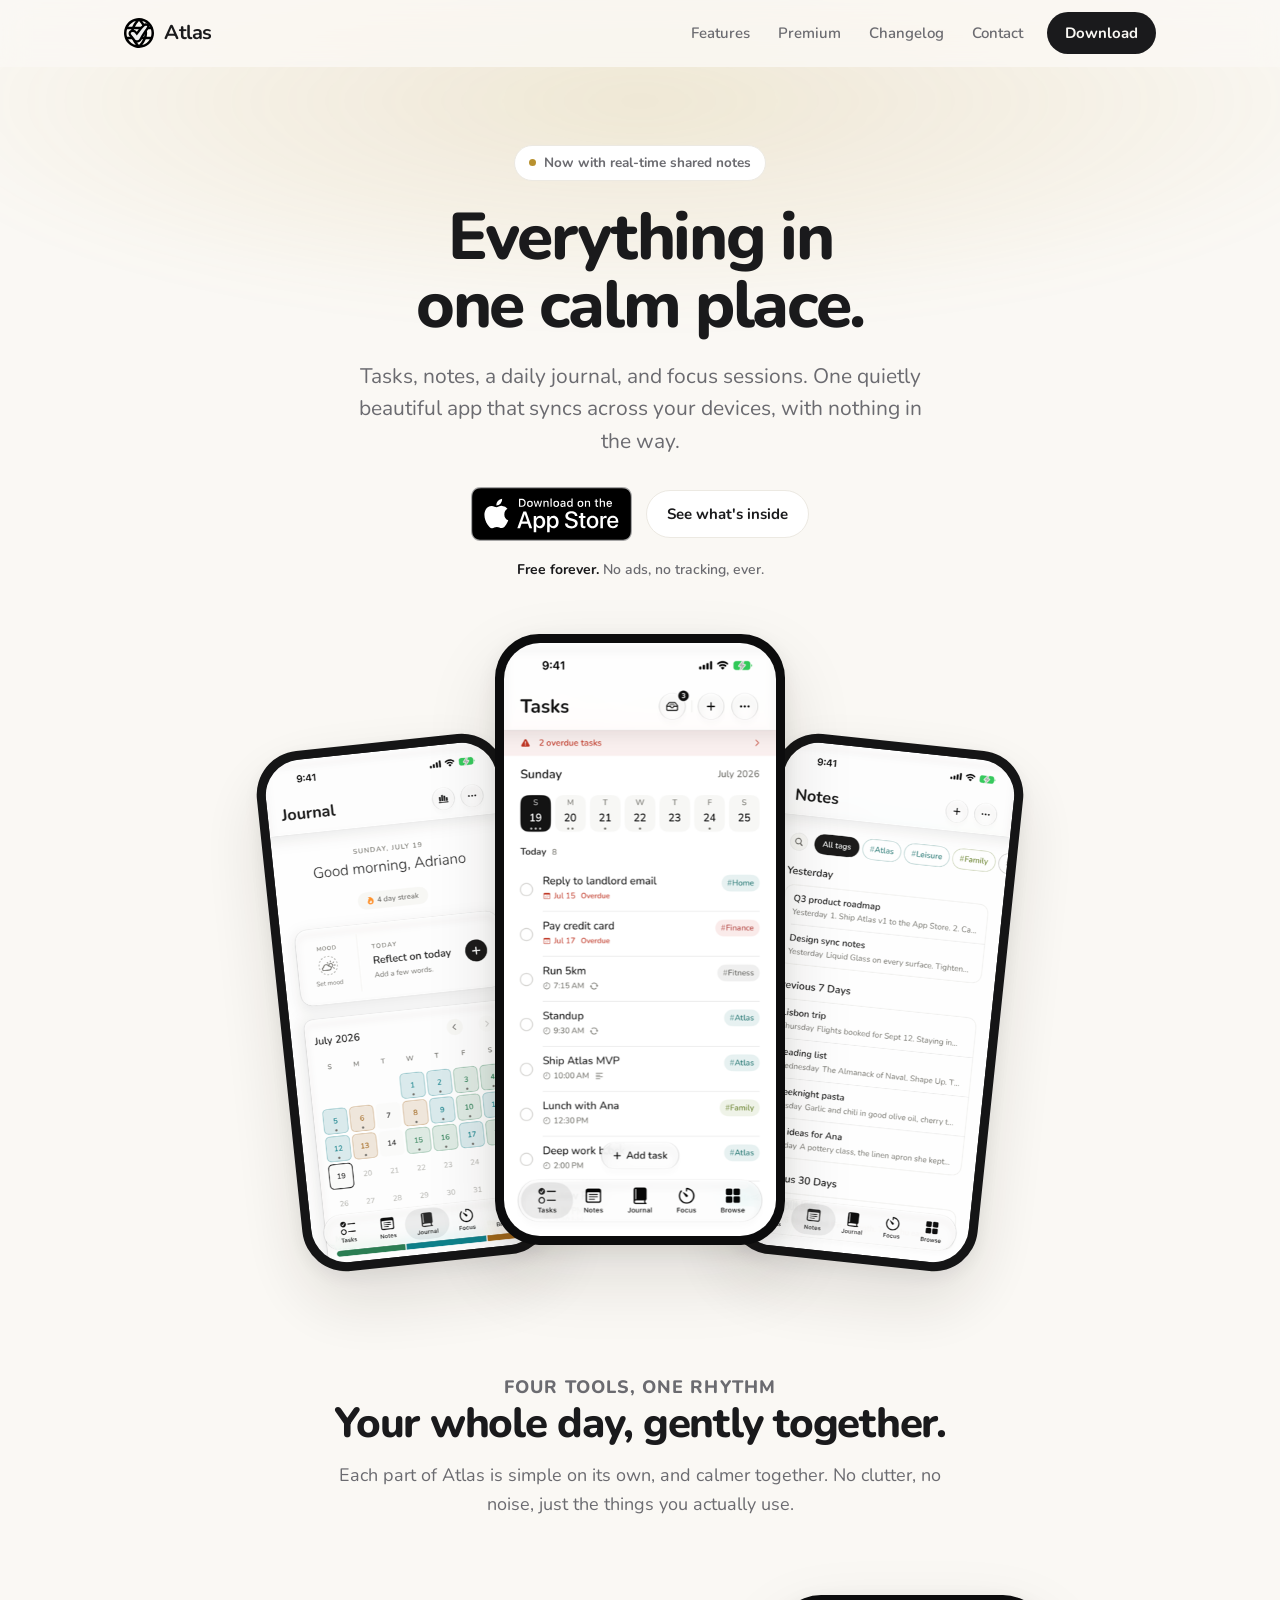
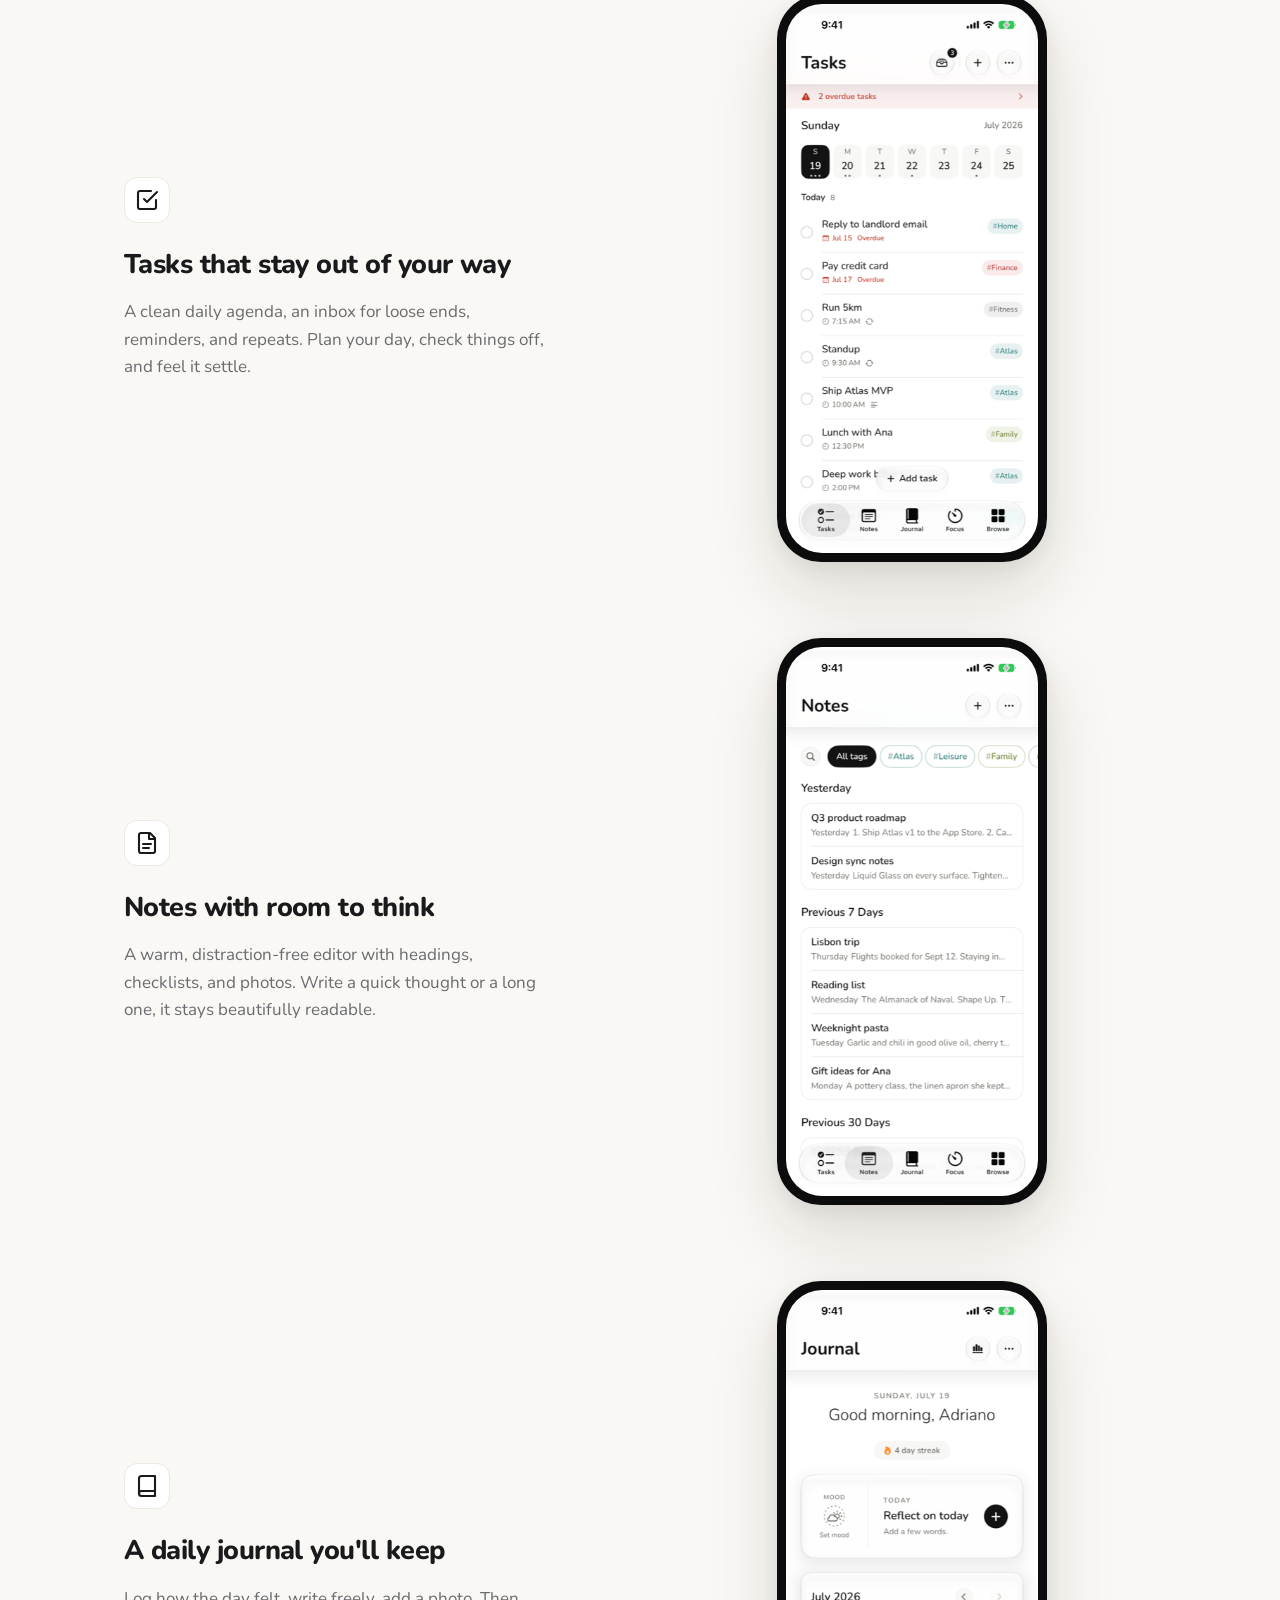
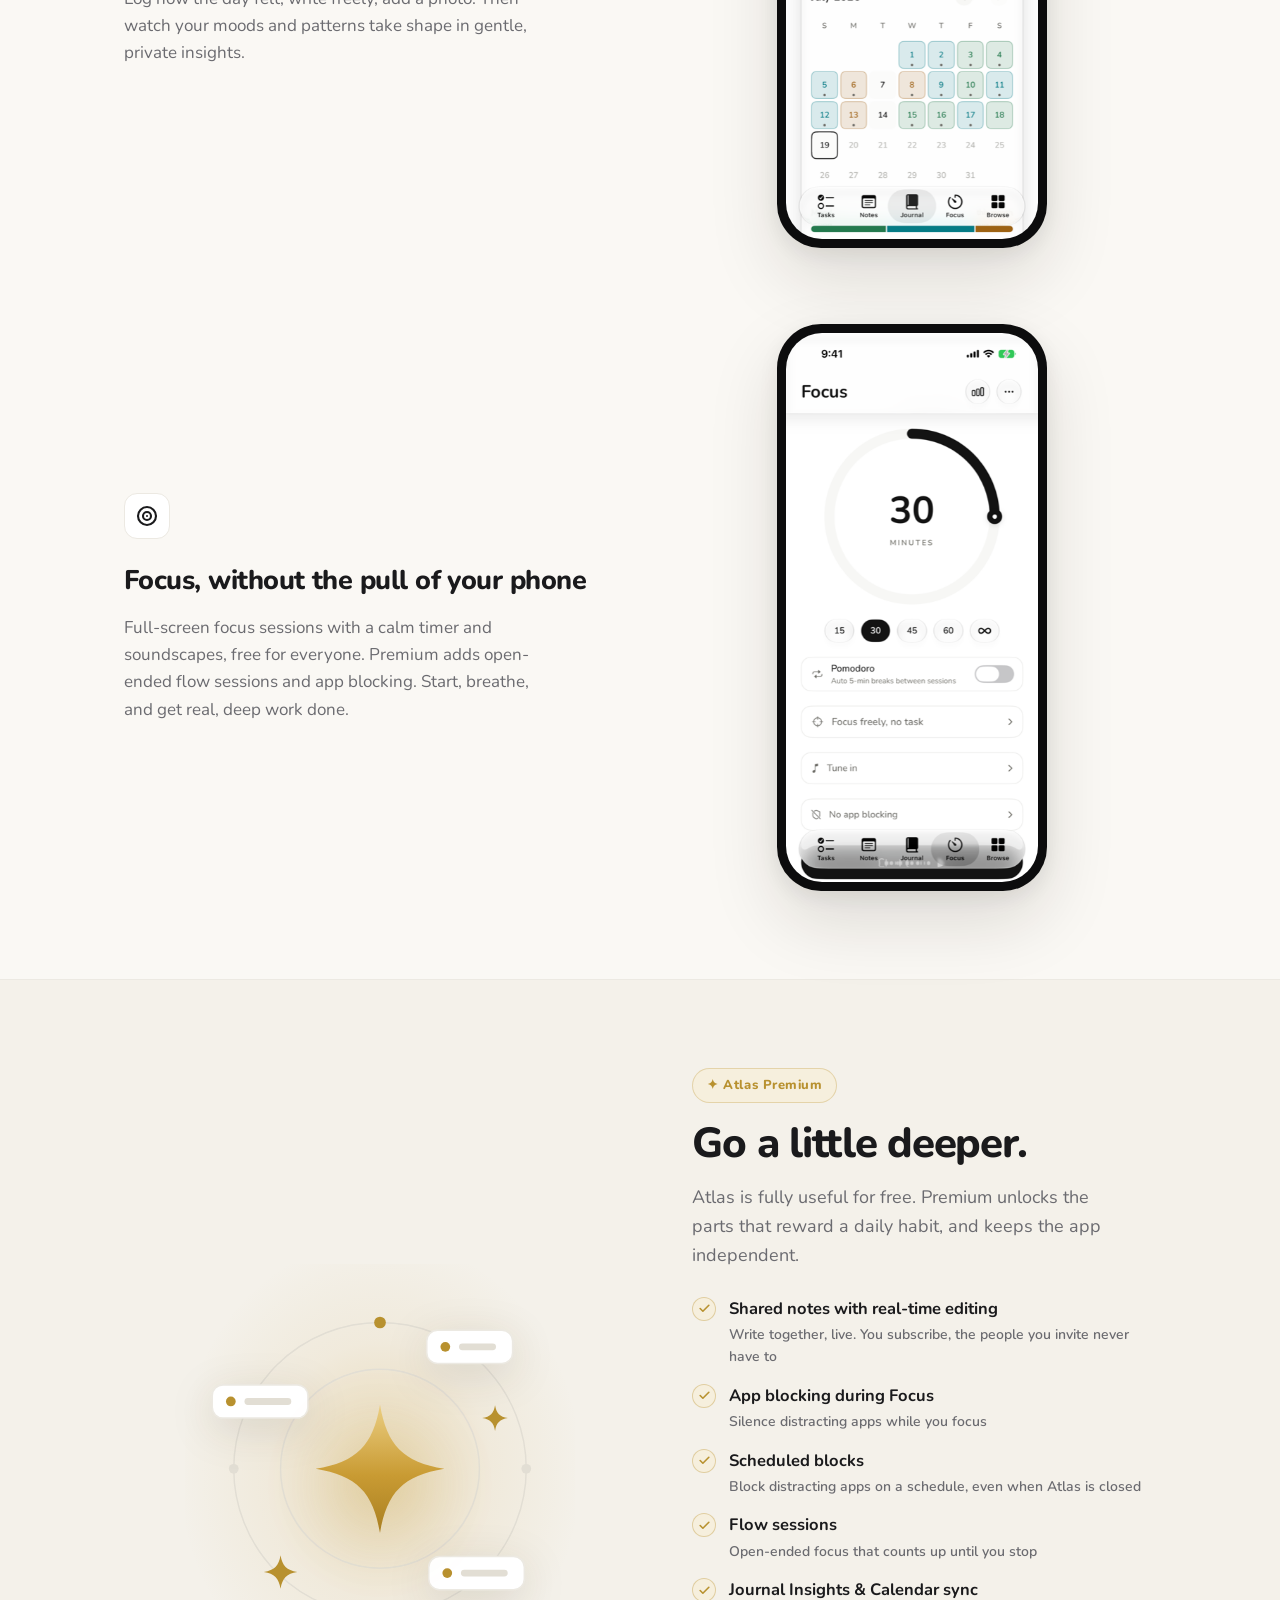
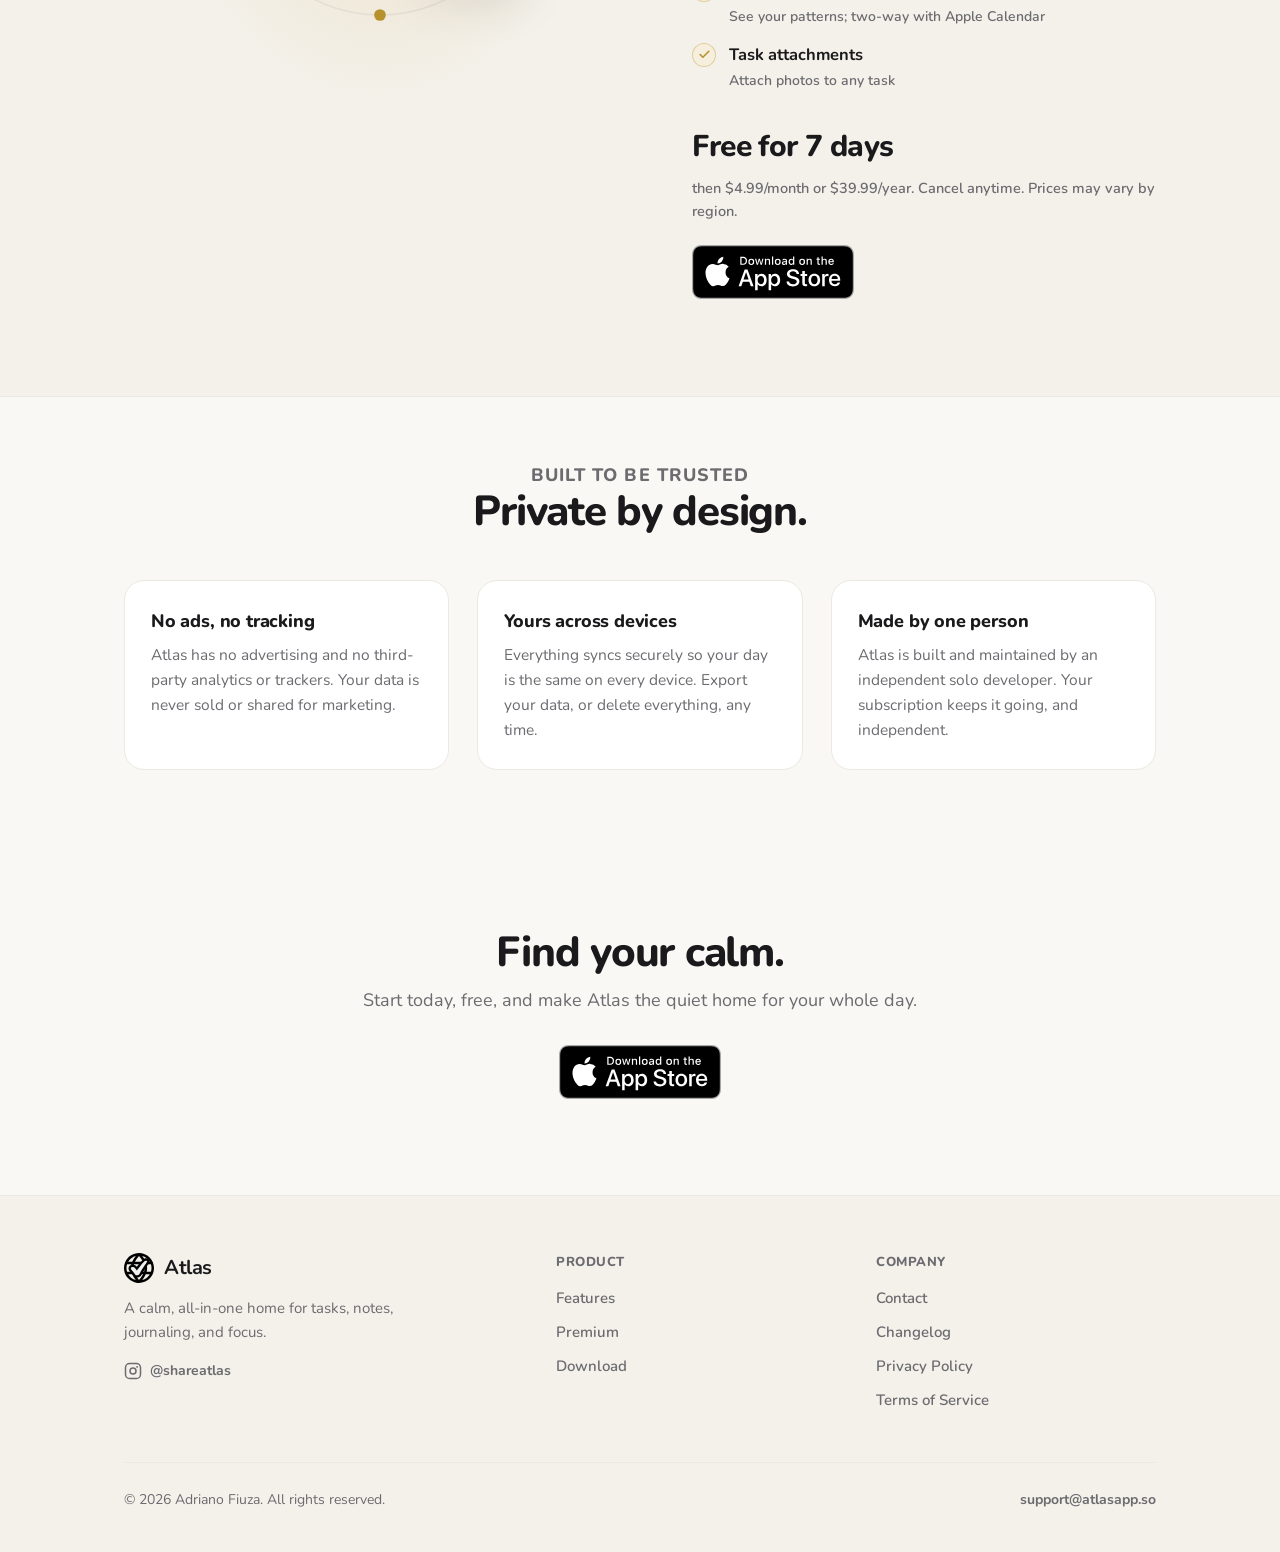
==== commit 00b178ea: "Add Instagram link to the site footer Add a @shareatlas Instagram link (icon + handle) to the footer" ====
--- a/index.html
+++ b/index.html
@@ -56,7 +56,7 @@
   body{
     font-family:'Nunito',-apple-system,BlinkMacSystemFont,'Segoe UI',sans-serif;
     background:var(--bg); color:var(--text); line-height:1.6;
-    -webkit-font-smoothing:antialiased; overflow-x:hidden;
+    -webkit-font-smoothing:antialiased; overflow-x:clip;
   }
   a{ color:inherit; }
   img{ max-width:100%; }
@@ -174,6 +174,9 @@
   .foot-grid{ display:grid; grid-template-columns:1.4fr 1fr 1fr; gap:40px; margin-bottom:40px; }
   .foot-brand .brand{ margin-bottom:12px; }
   .foot-brand p{ color:var(--muted); font-size:15px; margin:0; max-width:32ch; }
+  .foot-brand .social{ display:inline-flex; align-items:center; gap:8px; margin-top:16px; color:var(--muted); text-decoration:none; font-weight:700; font-size:14px; transition:color .16s ease; }
+  .foot-brand .social:hover{ color:var(--text); }
+  .foot-brand .social svg{ width:18px; height:18px; }
   .foot-col h5{ font-size:13px; font-weight:800; letter-spacing:.04em; text-transform:uppercase; color:var(--muted); margin:0 0 14px; }
   .foot-col a{ display:block; width:fit-content; text-decoration:none; color:var(--muted); font-weight:600; font-size:15px; margin-bottom:10px; transition:color .16s ease, transform .16s ease; }
   .foot-col a:hover{ color:var(--text); transform:translateX(4px); }
@@ -347,11 +350,12 @@
         <h2>Go a little deeper.</h2>
         <p class="sub">Atlas is fully useful for free. Premium unlocks the parts that reward a daily habit, and keeps the app independent.</p>
         <ul class="plist">
-          <li><span class="chk"><svg viewBox="0 0 24 24" fill="none" stroke-width="3" stroke-linecap="round" stroke-linejoin="round"><path d="M20 6L9 17l-5-5"/></svg></span><span>Shared notes with real-time editing<small>Write together, live, with anyone you invite</small></span></li>
+          <li><span class="chk"><svg viewBox="0 0 24 24" fill="none" stroke-width="3" stroke-linecap="round" stroke-linejoin="round"><path d="M20 6L9 17l-5-5"/></svg></span><span>Shared notes with real-time editing<small>Write together, live. You subscribe, the people you invite never have to</small></span></li>
           <li><span class="chk"><svg viewBox="0 0 24 24" fill="none" stroke-width="3" stroke-linecap="round" stroke-linejoin="round"><path d="M20 6L9 17l-5-5"/></svg></span><span>App blocking during Focus<small>Silence distracting apps while you focus</small></span></li>
+          <li><span class="chk"><svg viewBox="0 0 24 24" fill="none" stroke-width="3" stroke-linecap="round" stroke-linejoin="round"><path d="M20 6L9 17l-5-5"/></svg></span><span>Scheduled blocks<small>Block distracting apps on a schedule, even when Atlas is closed</small></span></li>
           <li><span class="chk"><svg viewBox="0 0 24 24" fill="none" stroke-width="3" stroke-linecap="round" stroke-linejoin="round"><path d="M20 6L9 17l-5-5"/></svg></span><span>Flow sessions<small>Open-ended focus that counts up until you stop</small></span></li>
           <li><span class="chk"><svg viewBox="0 0 24 24" fill="none" stroke-width="3" stroke-linecap="round" stroke-linejoin="round"><path d="M20 6L9 17l-5-5"/></svg></span><span>Journal Insights &amp; Calendar sync<small>See your patterns; two-way with Apple Calendar</small></span></li>
-          <li><span class="chk"><svg viewBox="0 0 24 24" fill="none" stroke-width="3" stroke-linecap="round" stroke-linejoin="round"><path d="M20 6L9 17l-5-5"/></svg></span><span>Task attachments<small>Attach files and photos to any task</small></span></li>
+          <li><span class="chk"><svg viewBox="0 0 24 24" fill="none" stroke-width="3" stroke-linecap="round" stroke-linejoin="round"><path d="M20 6L9 17l-5-5"/></svg></span><span>Task attachments<small>Attach photos to any task</small></span></li>
         </ul>
         <div class="price"><span class="big">Free for 7 days</span></div>
         <p class="price-note">then $4.99/month or $39.99/year. Cancel anytime. Prices may vary by region.</p>
@@ -401,6 +405,10 @@
       <div class="foot-brand">
         <a class="brand" href="/"><img class="mark mark-dark" src="assets/atlas-logo.svg" alt="Atlas logo">Atlas</a>
         <p>A calm, all-in-one home for tasks, notes, journaling, and focus.</p>
+        <a class="social" href="https://instagram.com/shareatlas" target="_blank" rel="noopener" aria-label="Atlas on Instagram">
+          <svg viewBox="0 0 24 24" fill="none" stroke="currentColor" stroke-width="2" stroke-linecap="round" stroke-linejoin="round"><rect x="2" y="2" width="20" height="20" rx="5.5"/><circle cx="12" cy="12" r="4"/><circle cx="17.5" cy="6.5" r="1.2" fill="currentColor" stroke="none"/></svg>
+          <span>@shareatlas</span>
+        </a>
       </div>
       <div class="foot-col">
         <h5>Product</h5>
@@ -427,5 +435,6 @@
   var nav=document.getElementById('nav');
   addEventListener('scroll',function(){ nav.classList.toggle('scrolled', scrollY>8); },{passive:true});
 </script>
+<script src="assets/site.js"></script>
 </body>
 </html>
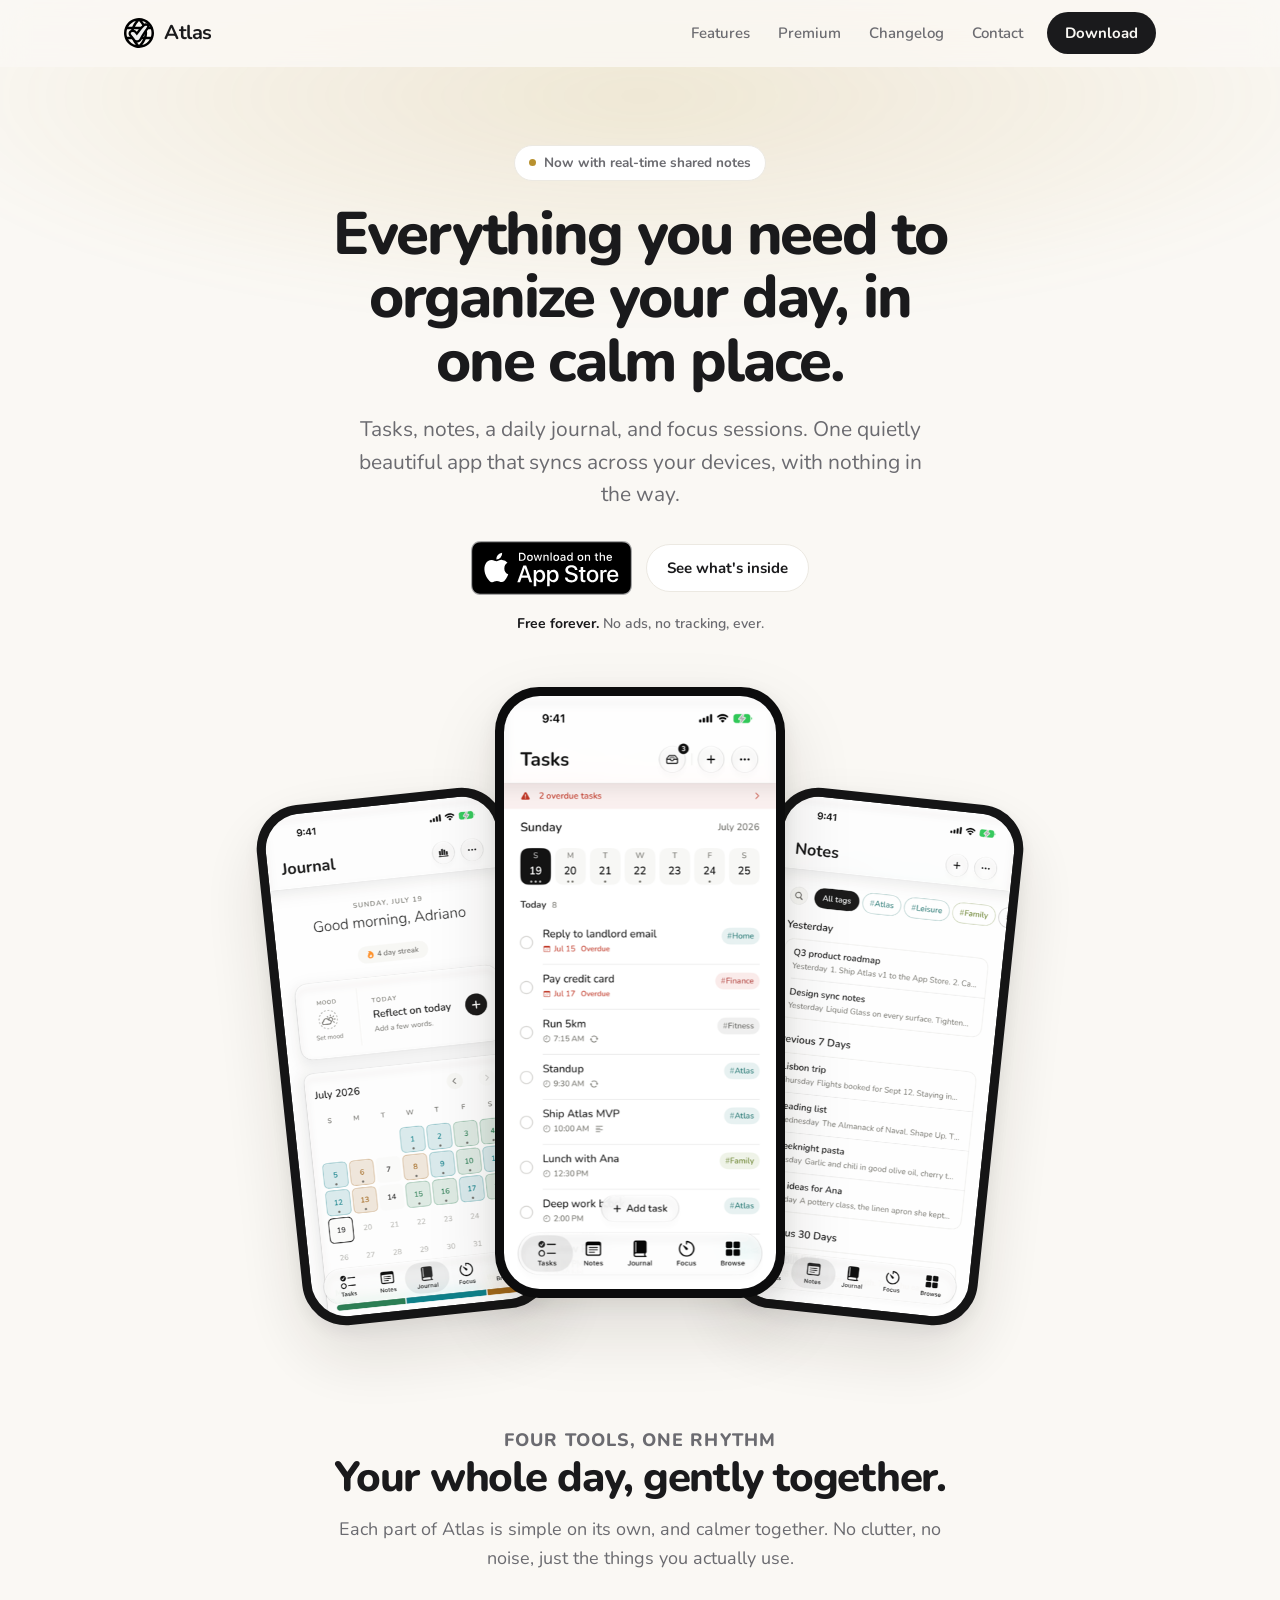
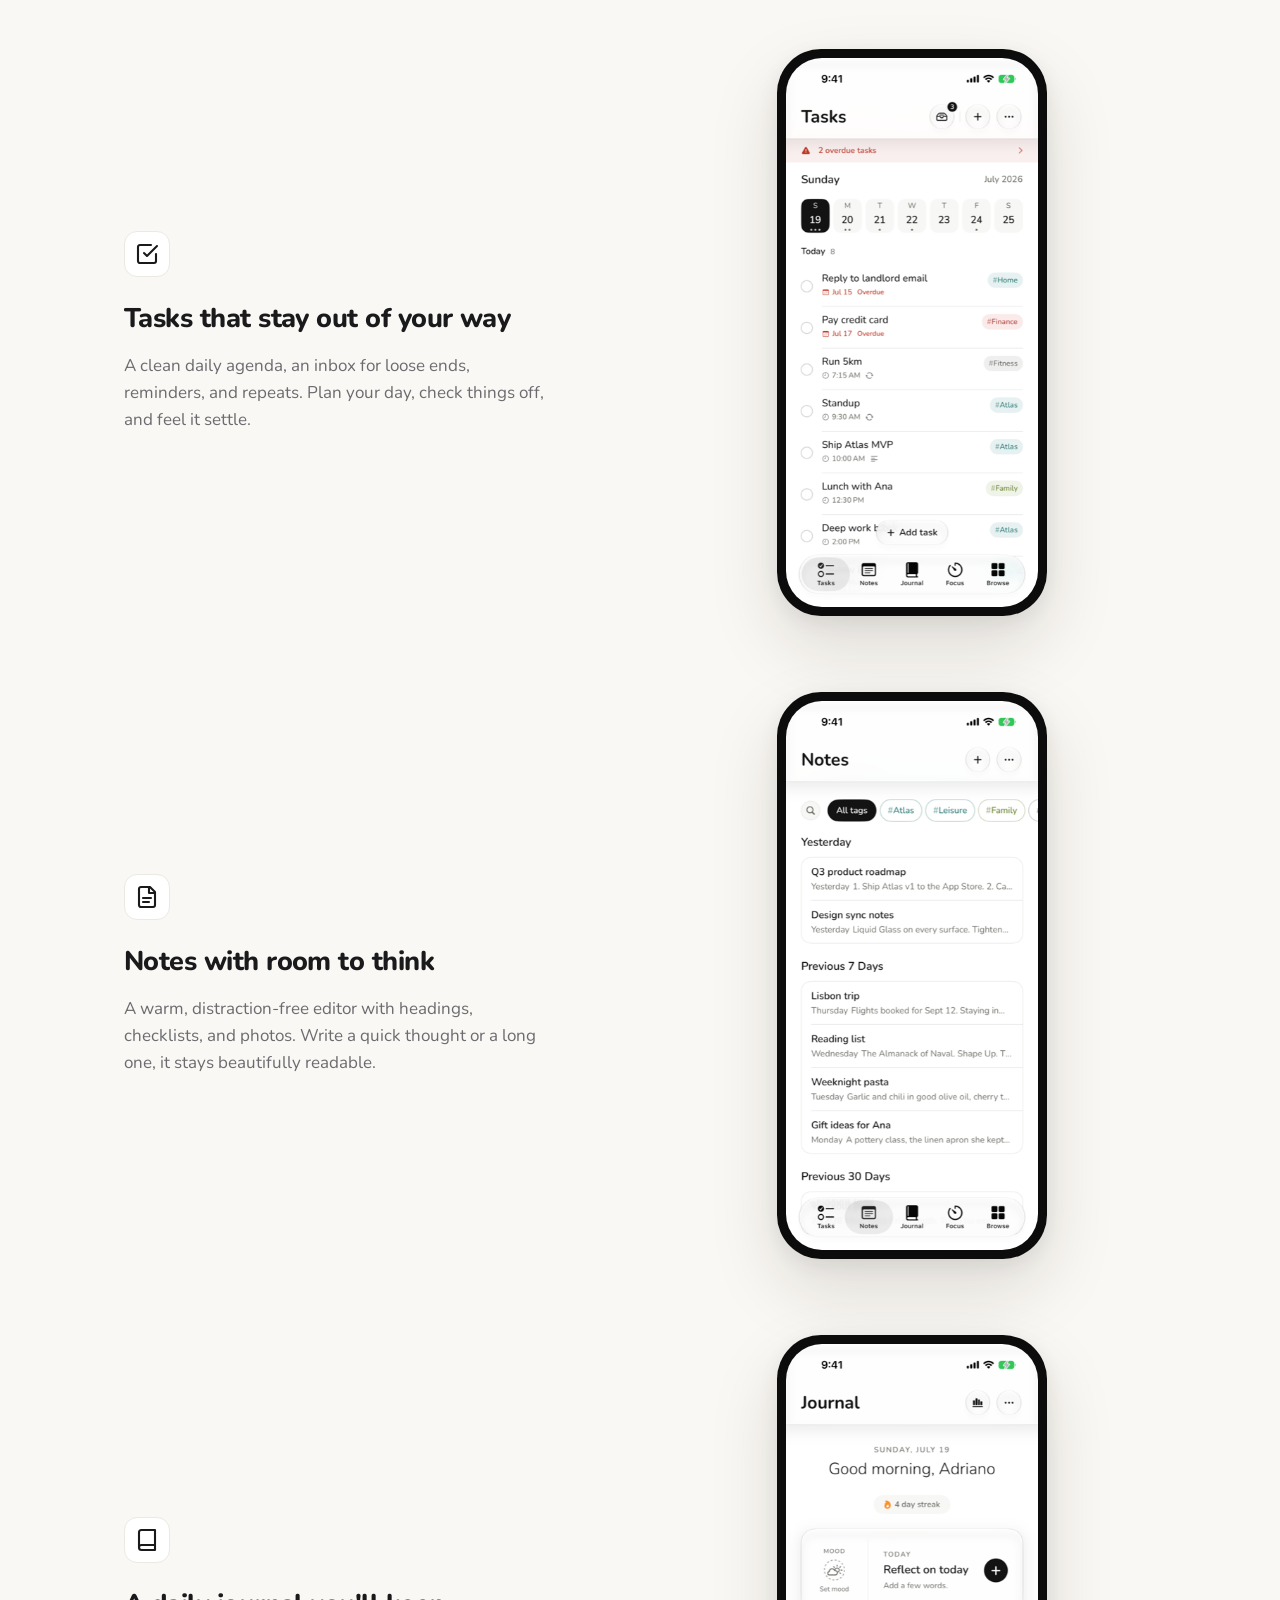
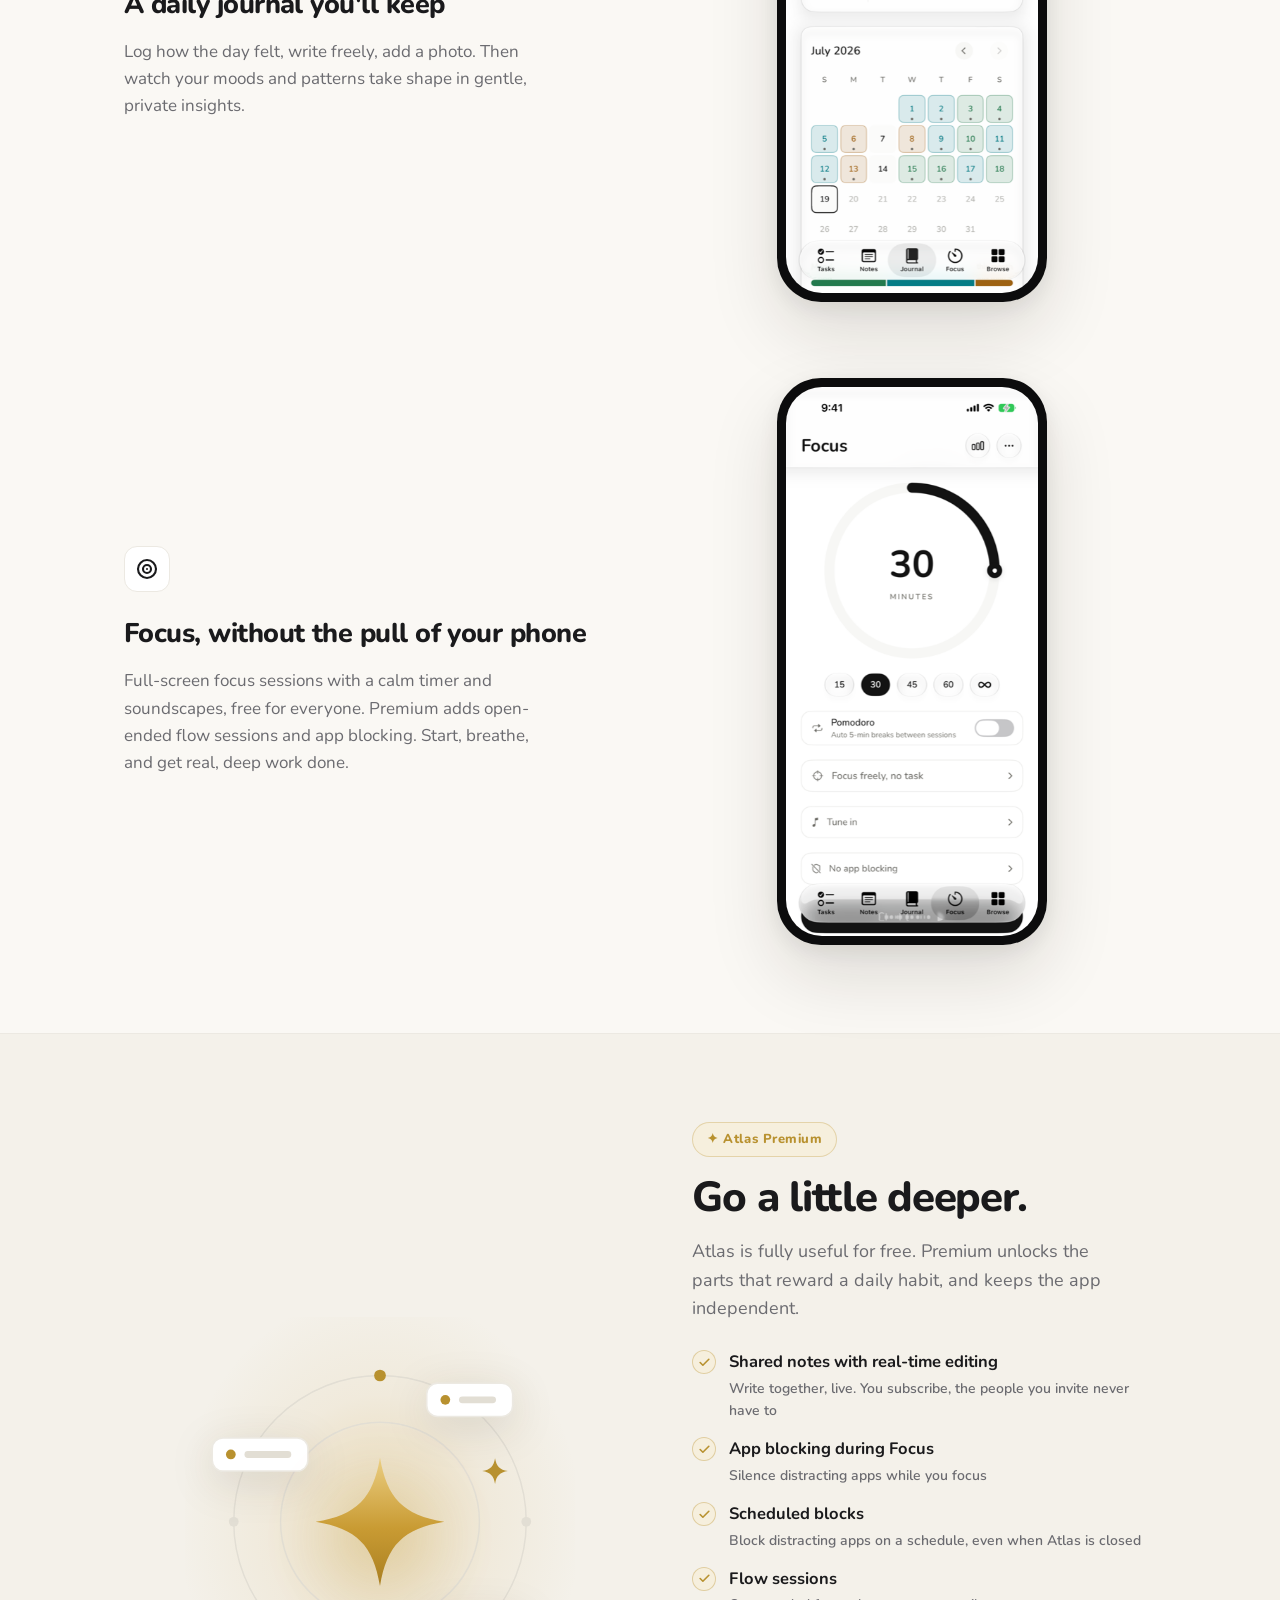
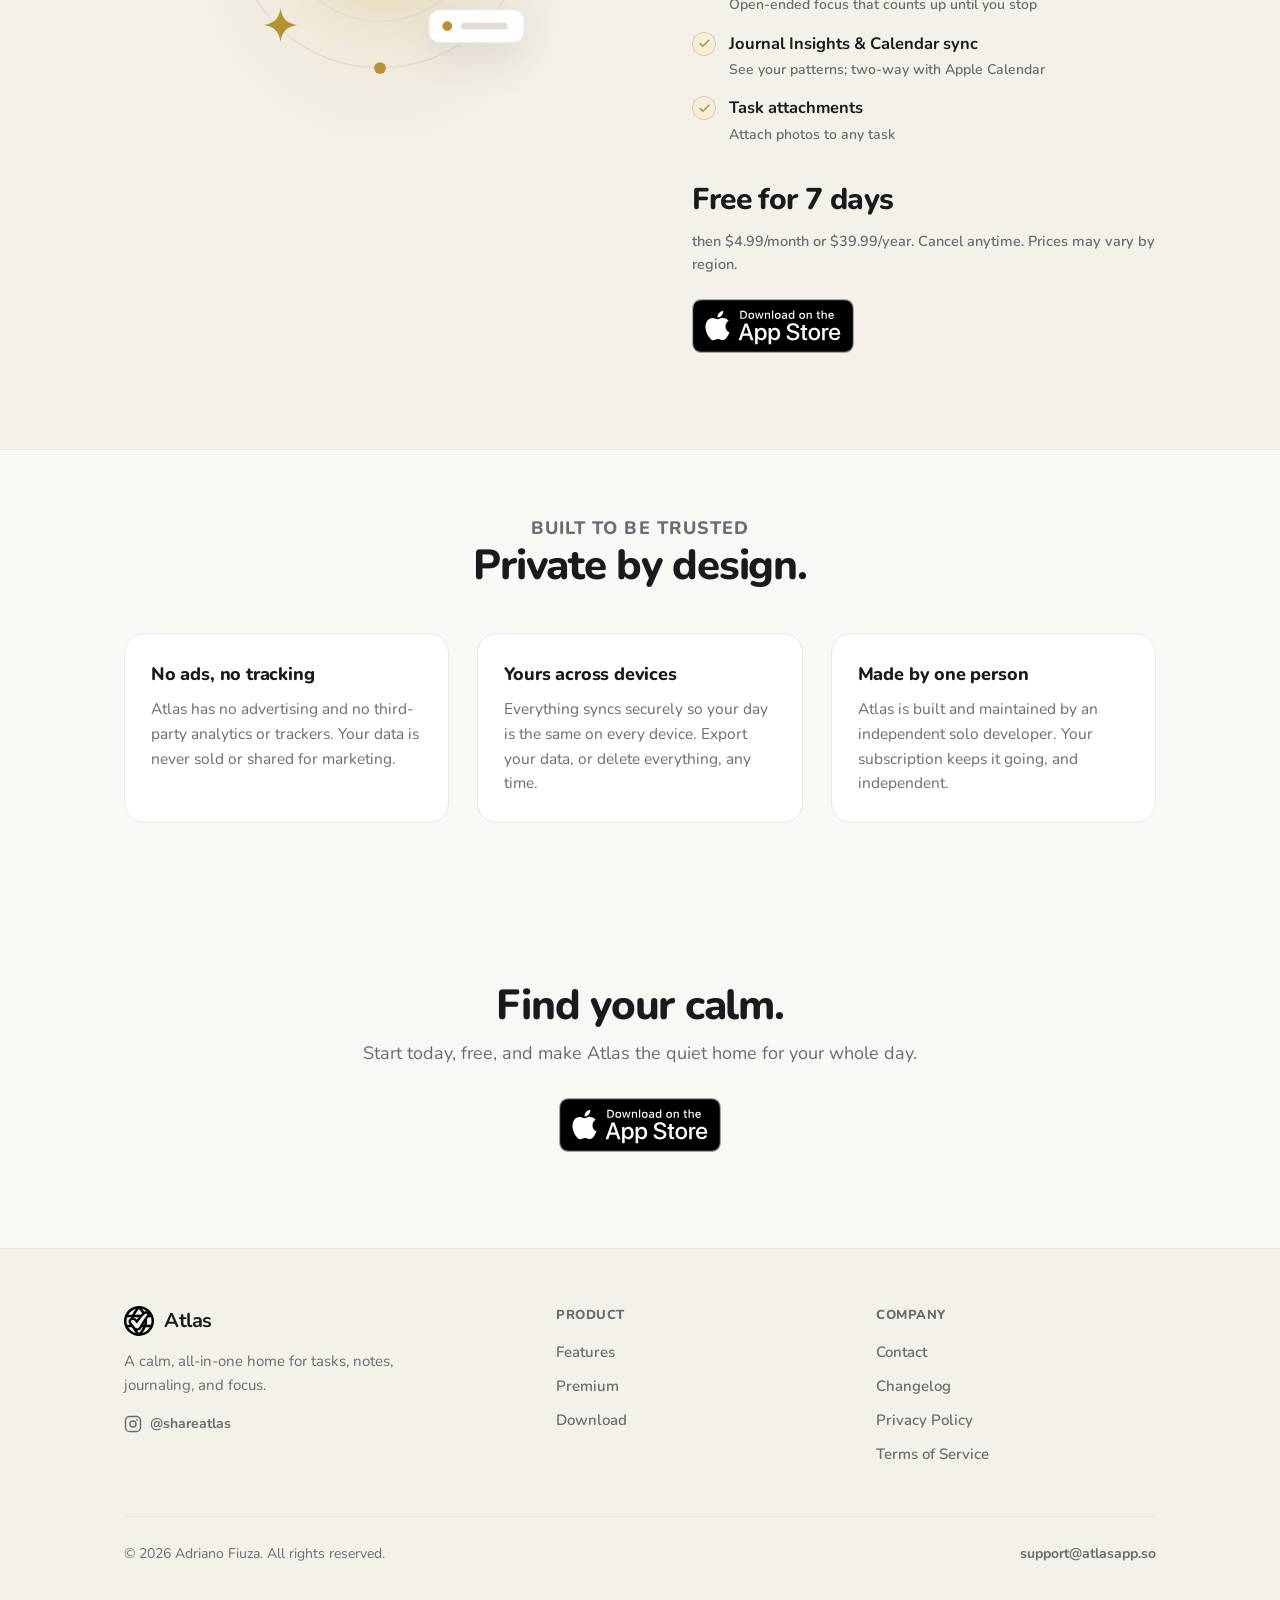
==== commit 814e105f: "Update hero headline copy Change the hero <h1> to "Everything you need to organize your day, in one " ====
--- a/index.html
+++ b/index.html
@@ -95,7 +95,7 @@
   .hero > *{ position:relative; z-index:1; }
   .eyebrow{ display:inline-flex; align-items:center; gap:8px; font-size:13.5px; font-weight:700; color:var(--muted); background:var(--card); border:1px solid var(--border); border-radius:100px; padding:6px 14px; margin-bottom:22px; }
   .eyebrow .dot{ width:7px; height:7px; border-radius:50%; background:var(--gold); }
-  h1{ font-size:clamp(38px, 6vw, 66px); font-weight:800; letter-spacing:-.035em; line-height:1.04; margin:0 auto 20px; max-width:12ch; }
+  h1{ font-size:clamp(34px, 5.4vw, 60px); font-weight:800; letter-spacing:-.035em; line-height:1.06; margin:0 auto 20px; max-width:18ch; }
   .lead{ font-size:clamp(17px, 2.4vw, 21px); color:var(--muted); max-width:44ch; margin:0 auto 30px; line-height:1.55; }
   .cta-row{ display:flex; gap:14px; justify-content:center; align-items:center; flex-wrap:wrap; }
   .cta-note{ margin-top:18px; font-size:14px; color:var(--muted); font-weight:600; }
@@ -225,7 +225,7 @@
     <div class="glow"></div>
     <div class="container">
       <span class="eyebrow"><span class="dot"></span>Now with real-time shared notes</span>
-      <h1>Everything in one calm place.</h1>
+      <h1>Everything you need to organize your day, in one calm place.</h1>
       <p class="lead">Tasks, notes, a daily journal, and focus sessions. One quietly beautiful app that syncs across your devices, with nothing in the way.</p>
       <div class="cta-row">
         <a class="appstore-badge" href="https://apps.apple.com/app/id6783143182" target="_blank" rel="noopener" aria-label="Download Atlas on the App Store">
